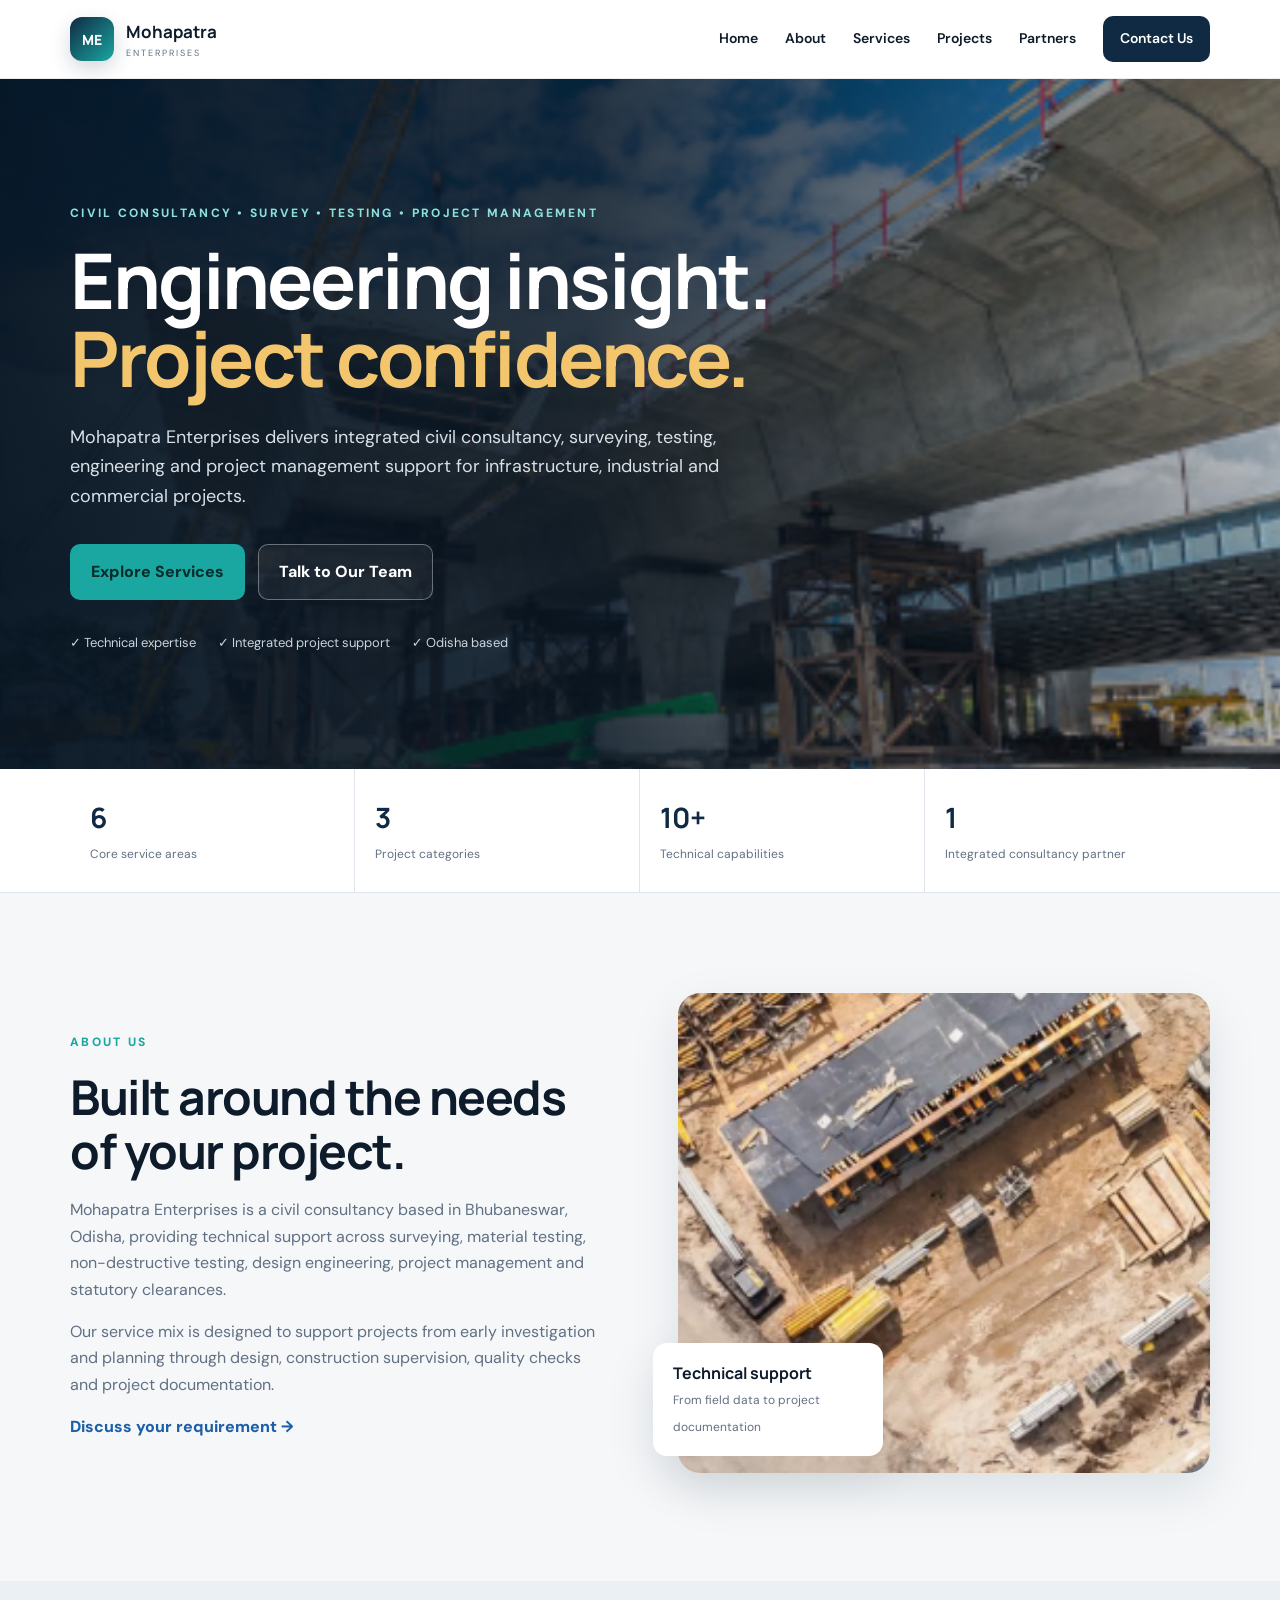
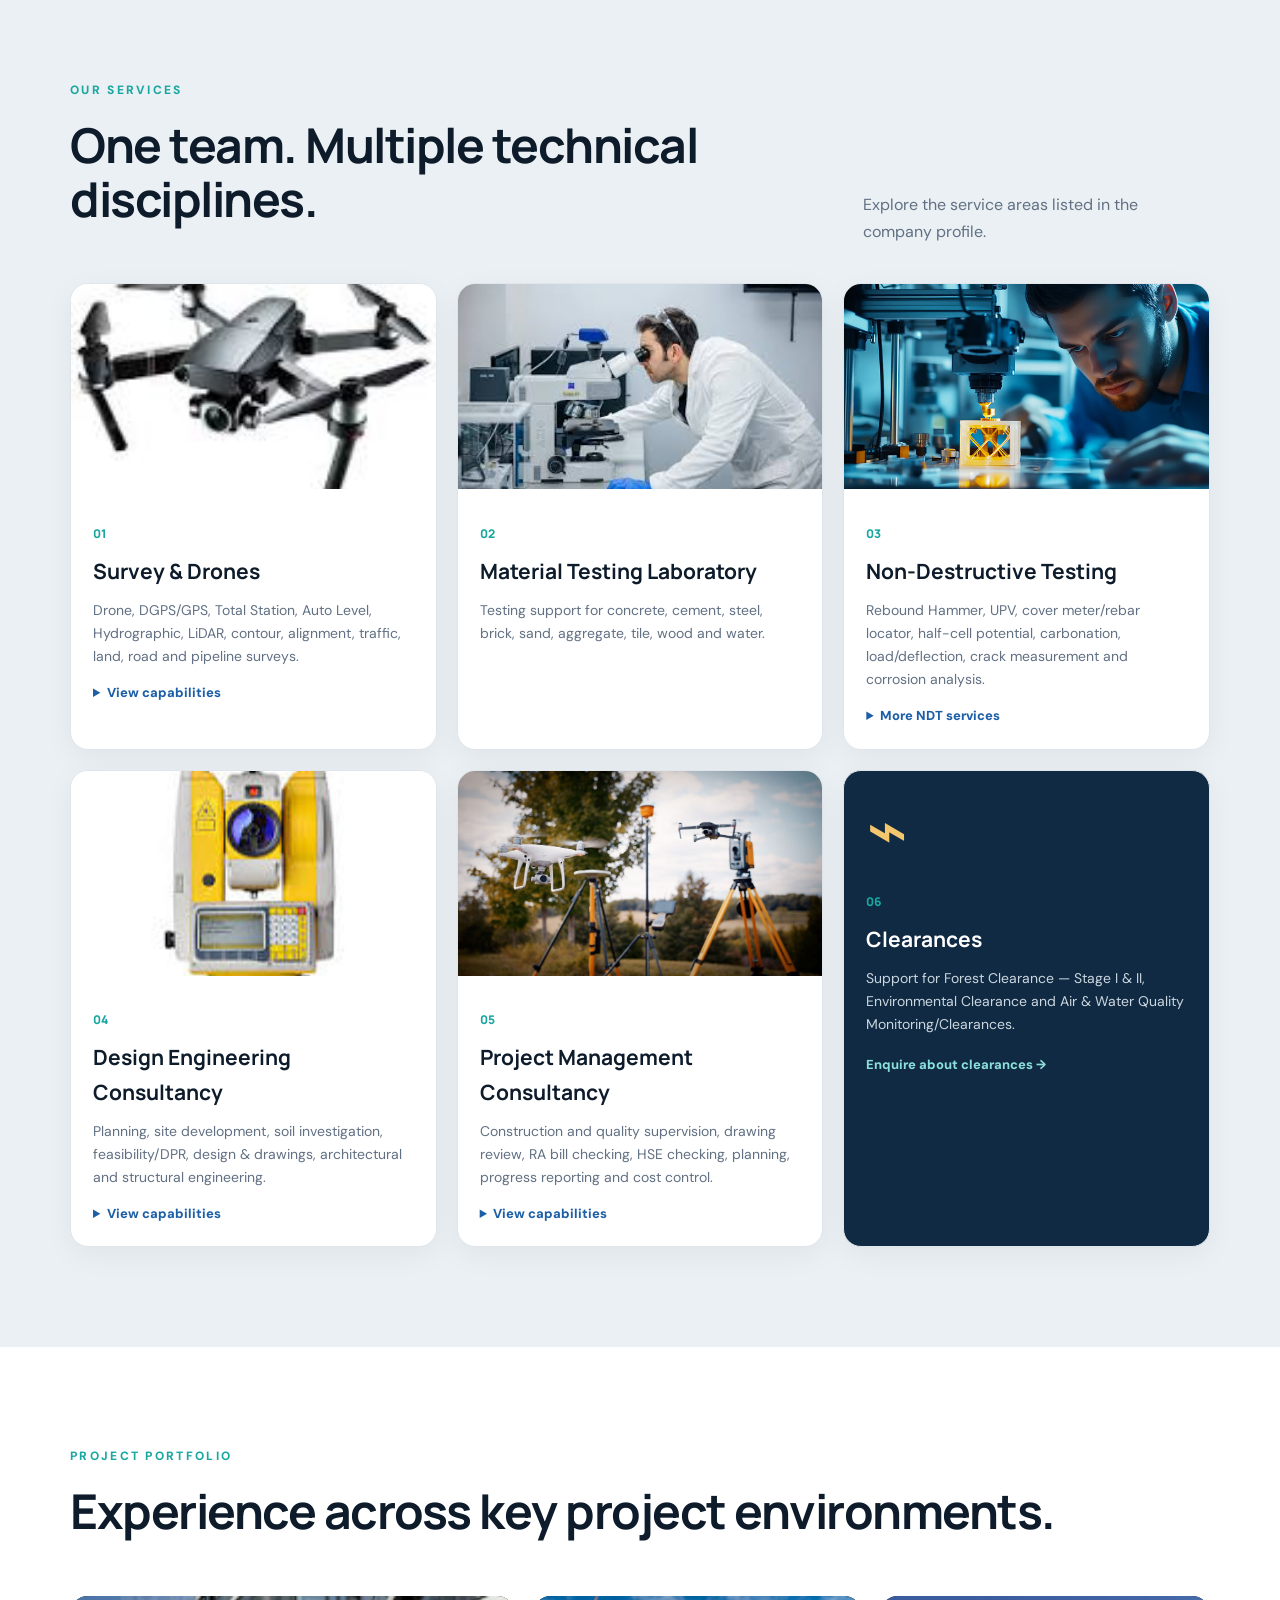
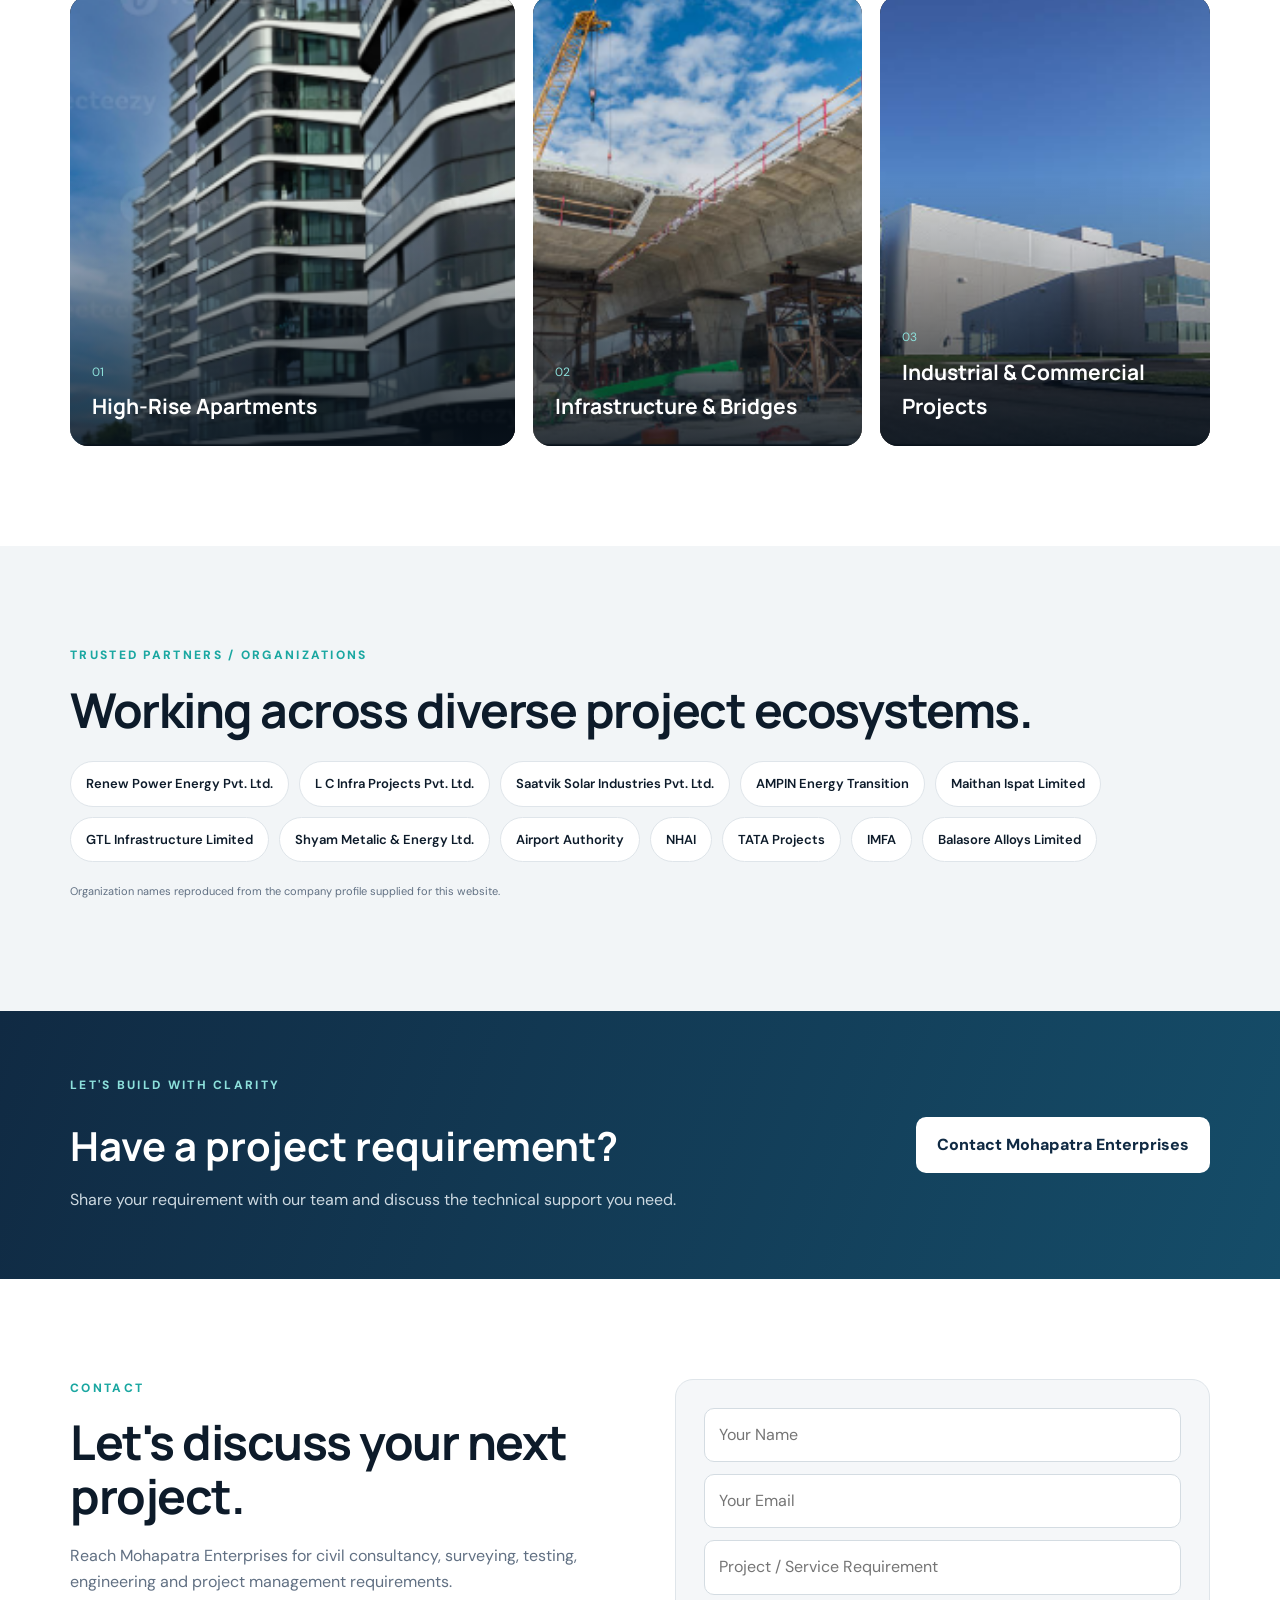
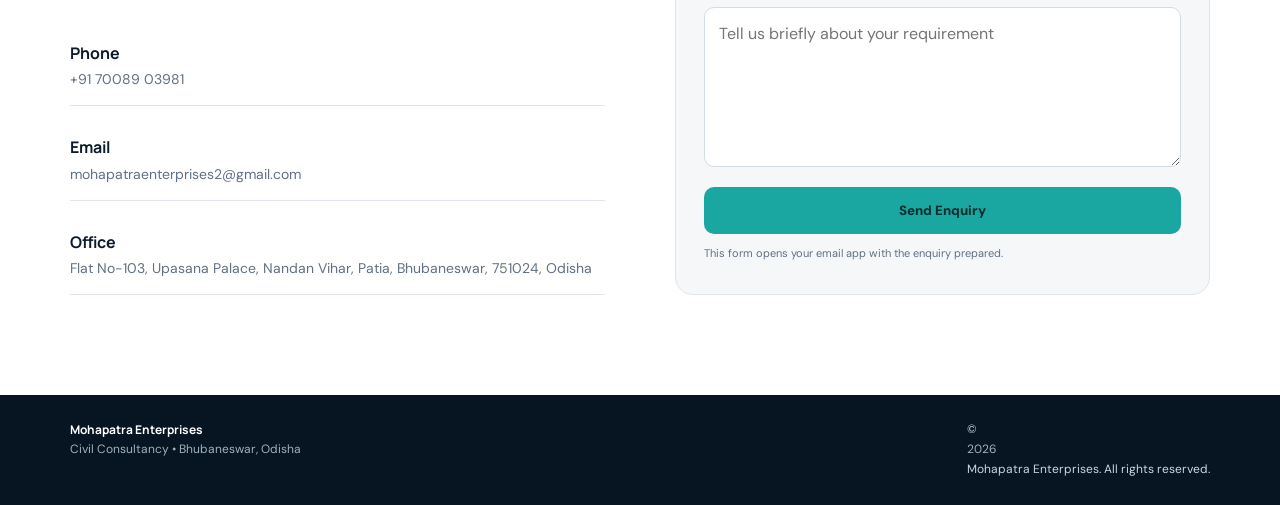
==== Index.html @ 6ca99df1 "Update website design and images" ====
<!DOCTYPE html>
<html lang="en">
<head>
  <meta charset="UTF-8" />
  <meta name="viewport" content="width=device-width, initial-scale=1.0" />
  <title>Mohapatra Enterprises | Civil Consultancy</title>
  <meta name="description" content="Mohapatra Enterprises — Civil consultancy, survey and drone services, material testing, NDT, design engineering, project management and clearances in Odisha." />
  <link rel="preconnect" href="https://fonts.googleapis.com">
  <link rel="preconnect" href="https://fonts.gstatic.com" crossorigin>
  <link href="https://fonts.googleapis.com/css2?family=DM+Sans:wght@400;500;600;700&family=Manrope:wght@600;700;800&display=swap" rel="stylesheet">
  <link rel="stylesheet" href="style.css" />
</head>
<body>
<header class="site-header">
  <div class="container nav-wrap">
    <a class="brand" href="#home" aria-label="Mohapatra Enterprises home">
      <span class="brand-mark">ME</span>
      <span><strong>Mohapatra</strong><small>ENTERPRISES</small></span>
    </a>
    <button class="menu-btn" aria-label="Open menu" aria-expanded="false">☰</button>
    <nav class="nav" aria-label="Main navigation">
      <a href="#home">Home</a><a href="#about">About</a><a href="#services">Services</a><a href="#projects">Projects</a><a href="#partners">Partners</a><a href="#contact" class="nav-cta">Contact Us</a>
    </nav>
  </div>
</header>

<main>
<section id="home" class="hero">
  <div class="hero-image"></div><div class="hero-overlay"></div>
  <div class="container hero-content">
    <div class="eyebrow">CIVIL CONSULTANCY • SURVEY • TESTING • PROJECT MANAGEMENT</div>
    <h1>Engineering insight.<br><span>Project confidence.</span></h1>
    <p>Mohapatra Enterprises delivers integrated civil consultancy, surveying, testing, engineering and project management support for infrastructure, industrial and commercial projects.</p>
    <div class="hero-actions"><a class="btn btn-primary" href="#services">Explore Services</a><a class="btn btn-ghost" href="#contact">Talk to Our Team</a></div>
    <div class="hero-points"><span>✓ Technical expertise</span><span>✓ Integrated project support</span><span>✓ Odisha based</span></div>
  </div>
</section>

<section class="stats"><div class="container stats-grid"><div><strong>6</strong><span>Core service areas</span></div><div><strong>3</strong><span>Project categories</span></div><div><strong>10+</strong><span>Technical capabilities</span></div><div><strong>1</strong><span>Integrated consultancy partner</span></div></div></section>

<section id="about" class="section about"><div class="container two-col">
  <div><div class="section-tag">ABOUT US</div><h2>Built around the needs of your project.</h2><p>Mohapatra Enterprises is a civil consultancy based in Bhubaneswar, Odisha, providing technical support across surveying, material testing, non-destructive testing, design engineering, project management and statutory clearances.</p><p>Our service mix is designed to support projects from early investigation and planning through design, construction supervision, quality checks and project documentation.</p><a class="text-link" href="#contact">Discuss your requirement →</a></div>
  <div class="about-photo"><img src="assets/site-aerial.png" alt="Aerial project site view" loading="lazy"><div class="photo-card"><strong>Technical support</strong><span>From field data to project documentation</span></div></div>
</div></section>

<section id="services" class="section services"><div class="container"><div class="section-head"><div><div class="section-tag">OUR SERVICES</div><h2>One team. Multiple technical disciplines.</h2></div><p>Explore the service areas listed in the company profile.</p></div>
<div class="service-grid">
<article class="service-card"><img src="assets/drone.jpg" alt="Drone surveying equipment" loading="lazy"><div class="service-body"><span class="num">01</span><h3>Survey & Drones</h3><p>Drone, DGPS/GPS, Total Station, Auto Level, Hydrographic, LiDAR, contour, alignment, traffic, land, road and pipeline surveys.</p><details><summary>View capabilities</summary><p>AutoCAD drawing, LS/CS and volume calculation are also included.</p></details></div></article>
<article class="service-card"><img src="assets/lab.jpg" alt="Laboratory testing" loading="lazy"><div class="service-body"><span class="num">02</span><h3>Material Testing Laboratory</h3><p>Testing support for concrete, cement, steel, brick, sand, aggregate, tile, wood and water.</p></div></article>
<article class="service-card"><img src="assets/testing.jpg" alt="Engineering testing equipment" loading="lazy"><div class="service-body"><span class="num">03</span><h3>Non-Destructive Testing</h3><p>Rebound Hammer, UPV, cover meter/rebar locator, half-cell potential, carbonation, load/deflection, crack measurement and corrosion analysis.</p><details><summary>More NDT services</summary><p>Pile Integrity & Dynamic Test is also listed in the company profile.</p></details></div></article>
<article class="service-card"><img src="assets/total-station.jpg" alt="Total station surveying instrument" loading="lazy"><div class="service-body"><span class="num">04</span><h3>Design Engineering Consultancy</h3><p>Planning, site development, soil investigation, feasibility/DPR, design & drawings, architectural and structural engineering.</p><details><summary>View capabilities</summary><p>Landscaping, town planning, tendering, estimation & BOQ, construction drawings, HVAC, fire fighting and air/water quality & chemical analysis.</p></details></div></article>
<article class="service-card"><img src="assets/survey.jpg" alt="Survey team in the field" loading="lazy"><div class="service-body"><span class="num">05</span><h3>Project Management Consultancy</h3><p>Construction and quality supervision, drawing review, RA bill checking, HSE checking, planning, progress reporting and cost control.</p><details><summary>View capabilities</summary><p>Contract administration, procurement & commissioning support, as-built documentation and training.</p></details></div></article>
<article class="service-card service-dark"><div class="service-icon">⌁</div><div class="service-body"><span class="num">06</span><h3>Clearances</h3><p>Support for Forest Clearance — Stage I & II, Environmental Clearance and Air & Water Quality Monitoring/Clearances.</p><a href="#contact" class="small-btn">Enquire about clearances →</a></div></article>
</div></div></section>

<section id="projects" class="section projects"><div class="container"><div class="section-head"><div><div class="section-tag">PROJECT PORTFOLIO</div><h2>Experience across key project environments.</h2></div></div><div class="project-grid">
<article class="project large"><img src="assets/high-rise.png" alt="High-rise building project" loading="lazy"><div><span>01</span><h3>High-Rise Apartments</h3></div></article>
<article class="project"><img src="assets/hero-construction.png" alt="Infrastructure construction project" loading="lazy"><div><span>02</span><h3>Infrastructure & Bridges</h3></div></article>
<article class="project"><img src="assets/industrial.png" alt="Industrial project" loading="lazy"><div><span>03</span><h3>Industrial & Commercial Projects</h3></div></article>
</div></div></section>

<section id="partners" class="section partners"><div class="container"><div class="section-tag">TRUSTED PARTNERS / ORGANIZATIONS</div><h2>Working across diverse project ecosystems.</h2><div class="partner-list"><span>Renew Power Energy Pvt. Ltd.</span><span>L C Infra Projects Pvt. Ltd.</span><span>Saatvik Solar Industries Pvt. Ltd.</span><span>AMPIN Energy Transition</span><span>Maithan Ispat Limited</span><span>GTL Infrastructure Limited</span><span>Shyam Metalic & Energy Ltd.</span><span>Airport Authority</span><span>NHAI</span><span>TATA Projects</span><span>IMFA</span><span>Balasore Alloys Limited</span></div><p class="note">Organization names reproduced from the company profile supplied for this website.</p></div></section>

<section class="cta"><div class="container cta-inner"><div><div class="section-tag light">LET'S BUILD WITH CLARITY</div><h2>Have a project requirement?</h2><p>Share your requirement with our team and discuss the technical support you need.</p></div><a class="btn btn-light" href="#contact">Contact Mohapatra Enterprises</a></div></section>

<section id="contact" class="section contact"><div class="container contact-grid"><div><div class="section-tag">CONTACT</div><h2>Let's discuss your next project.</h2><p>Reach Mohapatra Enterprises for civil consultancy, surveying, testing, engineering and project management requirements.</p><div class="contact-items"><a href="tel:+917008903981"><strong>Phone</strong><span>+91 70089 03981</span></a><a href="mailto:mohapatraenterprises2@gmail.com"><strong>Email</strong><span>mohapatraenterprises2@gmail.com</span></a><div><strong>Office</strong><span>Flat No-103, Upasana Palace, Nandan Vihar, Patia, Bhubaneswar, 751024, Odisha</span></div></div></div>
<form id="contactForm" class="contact-form"><input type="text" id="name" placeholder="Your Name" required><input type="email" id="email" placeholder="Your Email" required><input type="text" id="subject" placeholder="Project / Service Requirement" required><textarea id="message" rows="5" placeholder="Tell us briefly about your requirement" required></textarea><button class="btn btn-primary" type="submit">Send Enquiry</button><p class="form-note">This form opens your email app with the enquiry prepared.</p></form></div></section>
</main>
<footer><div class="container footer-inner"><div><strong>Mohapatra Enterprises</strong><span>Civil Consultancy • Bhubaneswar, Odisha</span></div><div>© <span id="year"></span> Mohapatra Enterprises. All rights reserved.</div></div></footer>
<script src="script.js"></script>
</body></html>
---- style.css ----
:root{--ink:#0d1b2a;--navy:#102a43;--blue:#1d5fa7;--cyan:#1aa7a1;--paper:#f5f7f9;--white:#fff;--muted:#617083;--line:#dfe5ea;--accent:#e8b04b;--shadow:0 18px 50px rgba(13,27,42,.10)}*{box-sizing:border-box}html{scroll-behavior:smooth}body{margin:0;font-family:'DM Sans',system-ui,sans-serif;color:var(--ink);background:var(--paper);line-height:1.65}h1,h2,h3,strong{font-family:Manrope,system-ui,sans-serif}h1,h2,h3,p{margin-top:0}.container{width:min(1140px,92%);margin:auto}.site-header{position:sticky;top:0;z-index:20;background:rgba(255,255,255,.94);backdrop-filter:blur(14px);border-bottom:1px solid rgba(13,27,42,.08)}.nav-wrap{height:78px;display:flex;align-items:center;justify-content:space-between}.brand{display:flex;align-items:center;gap:12px;text-decoration:none;color:var(--ink)}.brand-mark{width:44px;height:44px;border-radius:12px;background:linear-gradient(135deg,var(--navy),var(--cyan));color:#fff;display:grid;place-items:center;font:800 14px Manrope;box-shadow:0 8px 20px rgba(16,42,67,.18)}.brand strong{display:block;font-size:17px}.brand small{display:block;letter-spacing:2px;font-size:9px;color:var(--muted)}.nav{display:flex;align-items:center;gap:27px}.nav a{color:var(--ink);text-decoration:none;font-weight:600;font-size:14px}.nav a:hover{color:var(--blue)}.nav-cta{padding:11px 17px;border-radius:10px;background:var(--navy);color:#fff!important}.menu-btn{display:none;border:0;background:none;font-size:25px}.hero{min-height:690px;position:relative;display:flex;align-items:center;overflow:hidden;background:var(--navy)}.hero-image,.hero-overlay{position:absolute;inset:0}.hero-image{background:url('assets/hero-construction.png') center/cover no-repeat;transform:scale(1.02)}.hero-overlay{background:linear-gradient(90deg,rgba(6,20,34,.96) 0%,rgba(6,20,34,.82) 46%,rgba(6,20,34,.20) 100%)}.hero-content{position:relative;color:#fff;padding:100px 0 90px;max-width:1140px}.eyebrow,.section-tag{font-size:12px;letter-spacing:2.3px;font-weight:800;color:var(--cyan);margin-bottom:17px}.hero .eyebrow{color:#8ce0db}.hero h1{font-size:clamp(45px,6vw,78px);line-height:1.02;max-width:760px;margin-bottom:25px;letter-spacing:-2.5px}.hero h1 span{color:#f3c66e}.hero p{max-width:690px;color:#d8e0e7;font-size:18px}.hero-actions{display:flex;gap:13px;margin:32px 0}.btn{display:inline-flex;justify-content:center;align-items:center;padding:14px 20px;border-radius:10px;text-decoration:none;font-weight:800;border:1px solid transparent;cursor:pointer;font-family:inherit}.btn-primary{background:var(--cyan);color:#062d2b}.btn-ghost{border-color:rgba(255,255,255,.35);color:#fff;background:rgba(255,255,255,.06)}.btn-light{background:#fff;color:var(--navy)}.hero-points{display:flex;gap:22px;flex-wrap:wrap;color:#c8d5df;font-size:13px}.stats{background:#fff;border-bottom:1px solid var(--line)}.stats-grid{display:grid;grid-template-columns:repeat(4,1fr)}.stats-grid>div{padding:25px 20px;border-right:1px solid var(--line)}.stats-grid>div:last-child{border-right:0}.stats strong{display:block;font-size:28px;color:var(--navy)}.stats span{font-size:12px;color:var(--muted)}.section{padding:100px 0}.two-col{display:grid;grid-template-columns:1fr 1fr;gap:75px;align-items:center}.section h2{font-size:clamp(34px,4vw,48px);line-height:1.12;letter-spacing:-1.5px;margin-bottom:20px}.section p{color:var(--muted)}.text-link{color:var(--blue);font-weight:800;text-decoration:none}.about-photo{position:relative}.about-photo img{width:100%;height:480px;object-fit:cover;border-radius:22px;box-shadow:var(--shadow)}.photo-card{position:absolute;left:-25px;bottom:25px;background:#fff;border-radius:14px;padding:17px 20px;box-shadow:var(--shadow);max-width:230px}.photo-card strong{display:block}.photo-card span{font-size:12px;color:var(--muted)}.services{background:#eaf0f3}.section-head{display:flex;justify-content:space-between;gap:30px;align-items:end;margin-bottom:38px}.section-head>p{max-width:350px;margin:0}.service-grid{display:grid;grid-template-columns:repeat(3,1fr);gap:20px}.service-card{background:#fff;border:1px solid var(--line);border-radius:18px;overflow:hidden;box-shadow:0 8px 30px rgba(13,27,42,.05);transition:.25s}.service-card:hover{transform:translateY(-5px);box-shadow:var(--shadow)}.service-card>img{width:100%;height:205px;object-fit:cover}.service-body{padding:22px}.num{font:800 12px Manrope;color:var(--cyan)}.service-body h3{font-size:21px;margin:8px 0 10px}.service-body p{font-size:14px;margin-bottom:0}.service-body details{margin-top:14px;font-size:13px;color:var(--muted)}summary{cursor:pointer;font-weight:800;color:var(--blue)}.service-dark{background:var(--navy);color:#fff;padding-top:0}.service-dark .service-body p{color:#cbd7df}.service-icon{font-size:70px;line-height:1;padding:25px 22px 0;color:#f3c66e}.small-btn{display:inline-block;margin-top:18px;color:#8ce0db;text-decoration:none;font-weight:800;font-size:13px}.projects{background:#fff}.project-grid{display:grid;grid-template-columns:1.35fr 1fr 1fr;gap:18px}.project{position:relative;min-height:330px;border-radius:18px;overflow:hidden;background:#111}.project.large{min-height:450px}.project img{width:100%;height:100%;position:absolute;inset:0;object-fit:cover}.project:after{content:'';position:absolute;inset:0;background:linear-gradient(0deg,rgba(7,18,29,.82),transparent 60%)}.project div{position:absolute;z-index:2;bottom:22px;left:22px;color:#fff}.project span{font-size:12px;color:#8ce0db}.project h3{margin:5px 0 0;font-size:21px}.partners{background:#f2f5f7}.partner-list{display:flex;flex-wrap:wrap;gap:10px;margin-top:25px}.partner-list span{background:#fff;border:1px solid var(--line);padding:11px 15px;border-radius:999px;font-size:13px;font-weight:600}.note{font-size:11px;margin-top:20px}.cta{background:linear-gradient(110deg,var(--navy),#154d69);color:#fff;padding:65px 0}.cta-inner{display:flex;justify-content:space-between;align-items:center;gap:30px}.cta h2{font-size:40px;margin-bottom:8px}.cta p{color:#cdd9e1;margin:0}.light{color:#8ce0db}.contact{background:#fff}.contact-grid{display:grid;grid-template-columns:1fr 1fr;gap:70px}.contact-items{display:grid;gap:14px;margin-top:30px}.contact-items a,.contact-items div{display:grid;gap:2px;padding:14px 0;border-bottom:1px solid var(--line);text-decoration:none;color:inherit}.contact-items span{color:var(--muted);font-size:14px}.contact-form{background:var(--paper);padding:28px;border-radius:18px;border:1px solid var(--line)}.contact-form input,.contact-form textarea{width:100%;border:1px solid #d4dce2;border-radius:10px;padding:13px 14px;margin-bottom:12px;font:inherit;background:#fff}.contact-form textarea{resize:vertical}.form-note{font-size:11px!important;margin:10px 0 0}.contact-form .btn{width:100%}footer{background:#071522;color:#cbd6df;padding:25px 0}.footer-inner{display:flex;justify-content:space-between;gap:20px;font-size:12px}.footer-inner strong{color:#fff;display:block}.footer-inner span{display:block;color:#9fb0bd}.footer-inner>div:last-child{align-self:end}@media(max-width:900px){.nav{display:none;position:absolute;top:78px;left:0;right:0;background:#fff;padding:20px;flex-direction:column;align-items:stretch;border-bottom:1px solid var(--line)}.nav.open{display:flex}.menu-btn{display:block}.hero{min-height:650px}.two-col,.contact-grid{grid-template-columns:1fr}.service-grid{grid-template-columns:1fr 1fr}.project-grid{grid-template-columns:1fr 1fr}.project.large{min-height:350px;grid-column:1/-1}.stats-grid{grid-template-columns:1fr 1fr}.cta-inner{align-items:flex-start;flex-direction:column}}@media(max-width:600px){.section{padding:70px 0}.hero-content{padding:75px 0}.hero h1{font-size:44px}.hero p{font-size:16px}.hero-actions{flex-direction:column;max-width:260px}.service-grid,.project-grid{grid-template-columns:1fr}.project.large{grid-column:auto}.stats-grid{grid-template-columns:1fr 1fr}.stats-grid>div{padding:20px 12px}.section-head{display:block}.about-photo img{height:360px}.photo-card{left:12px}.footer-inner{display:block}.footer-inner>div:last-child{margin-top:15px}}
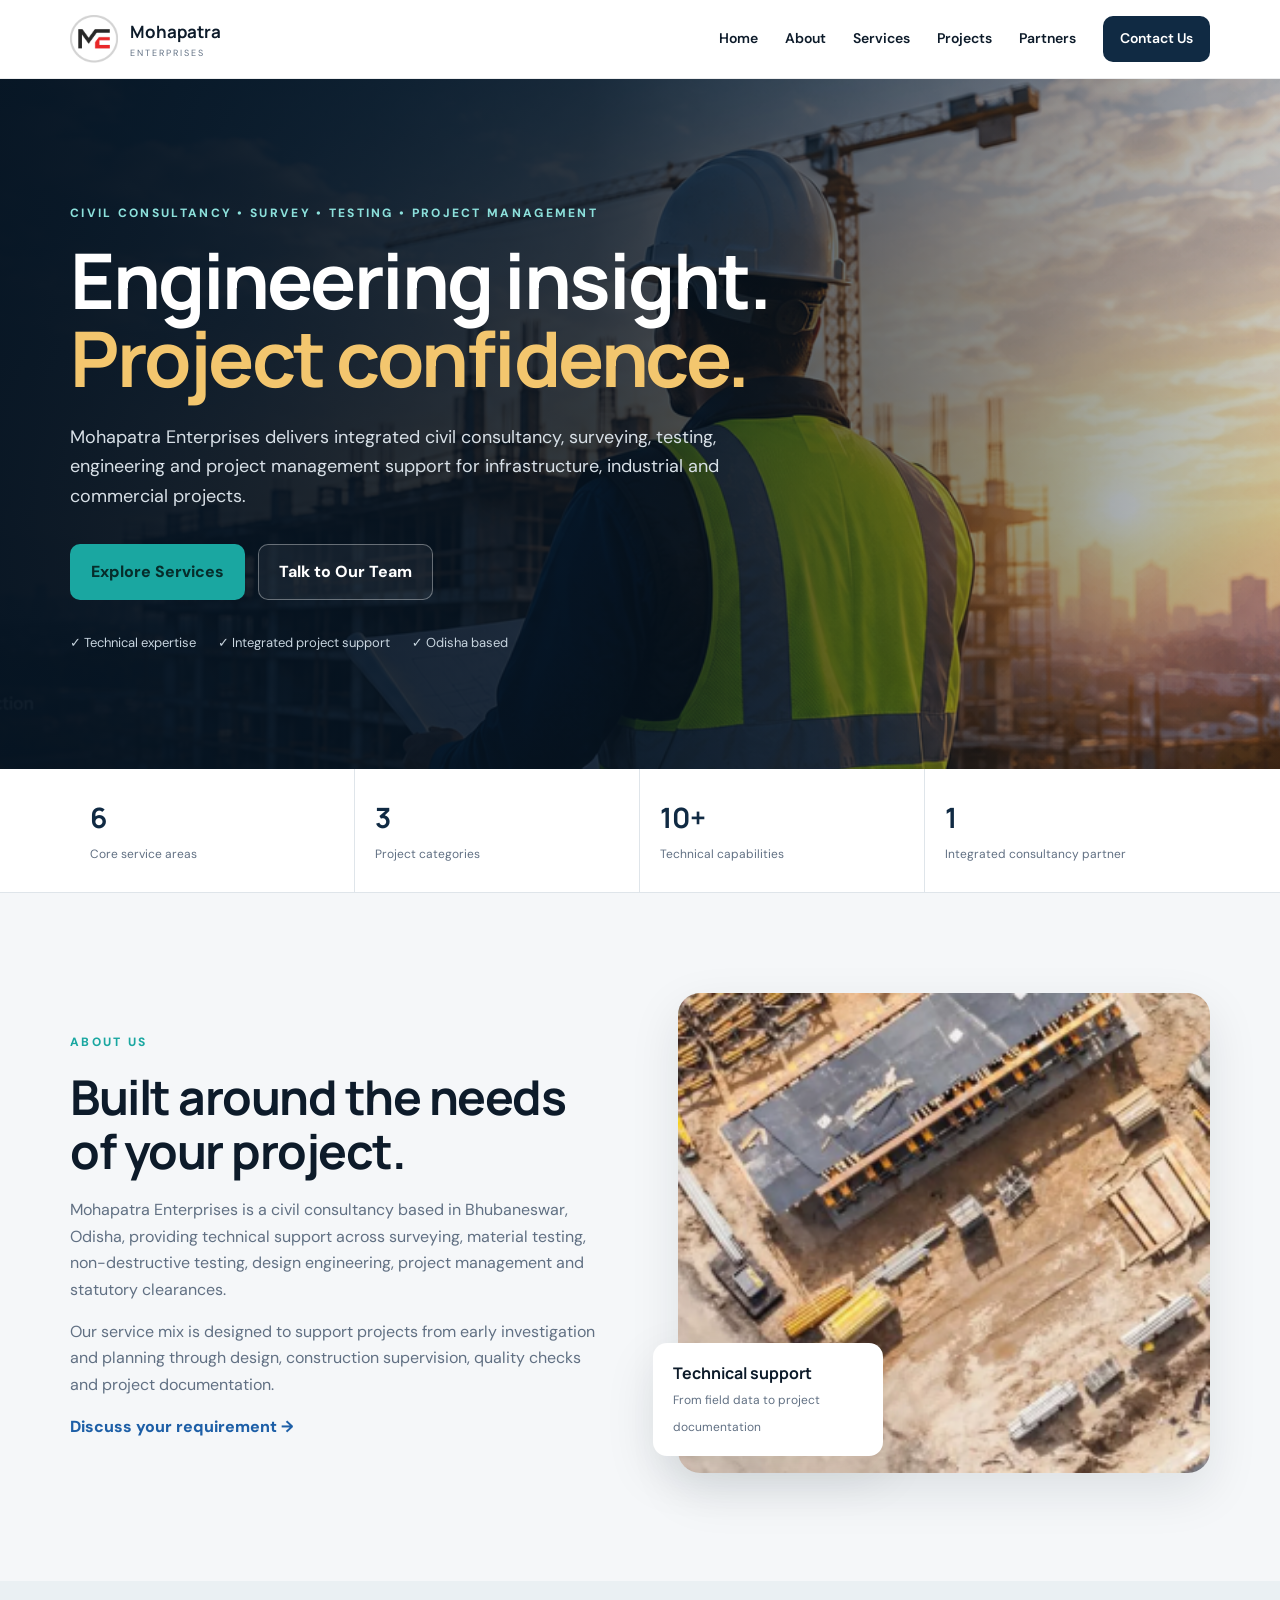
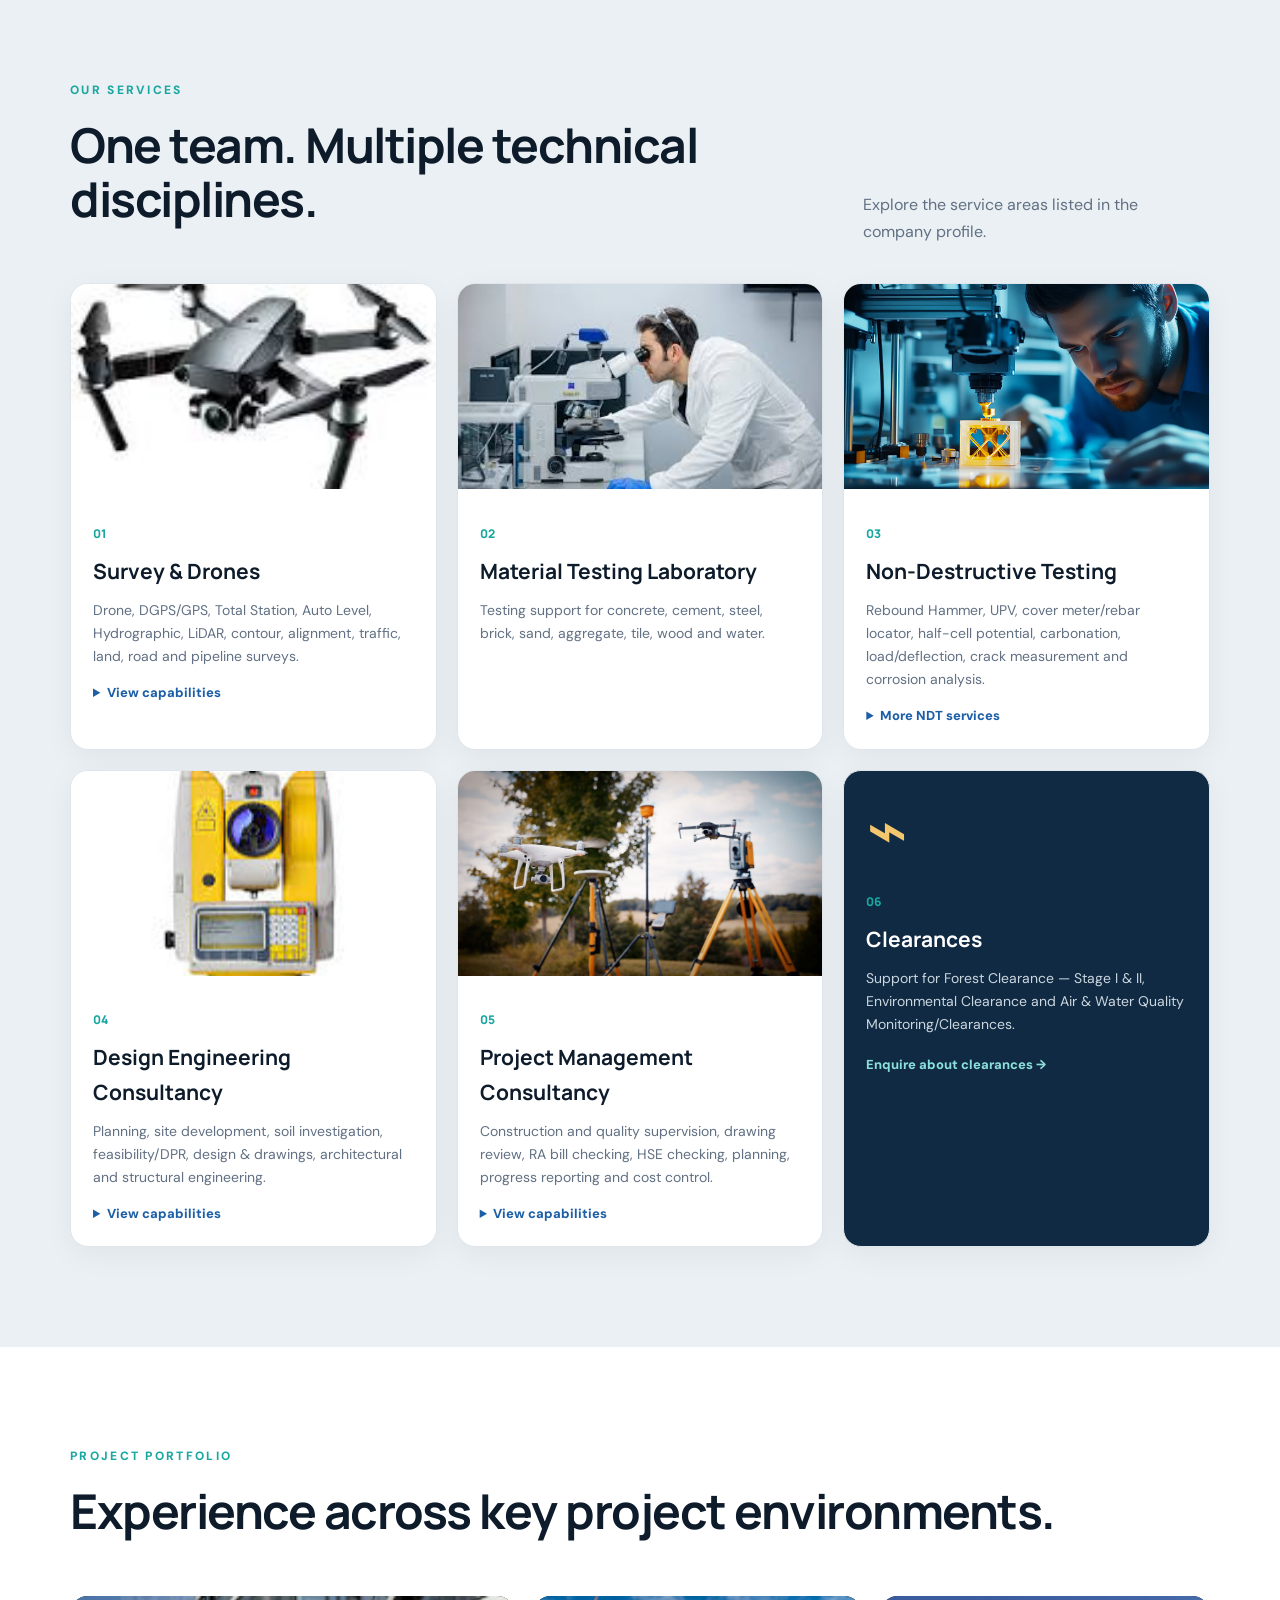
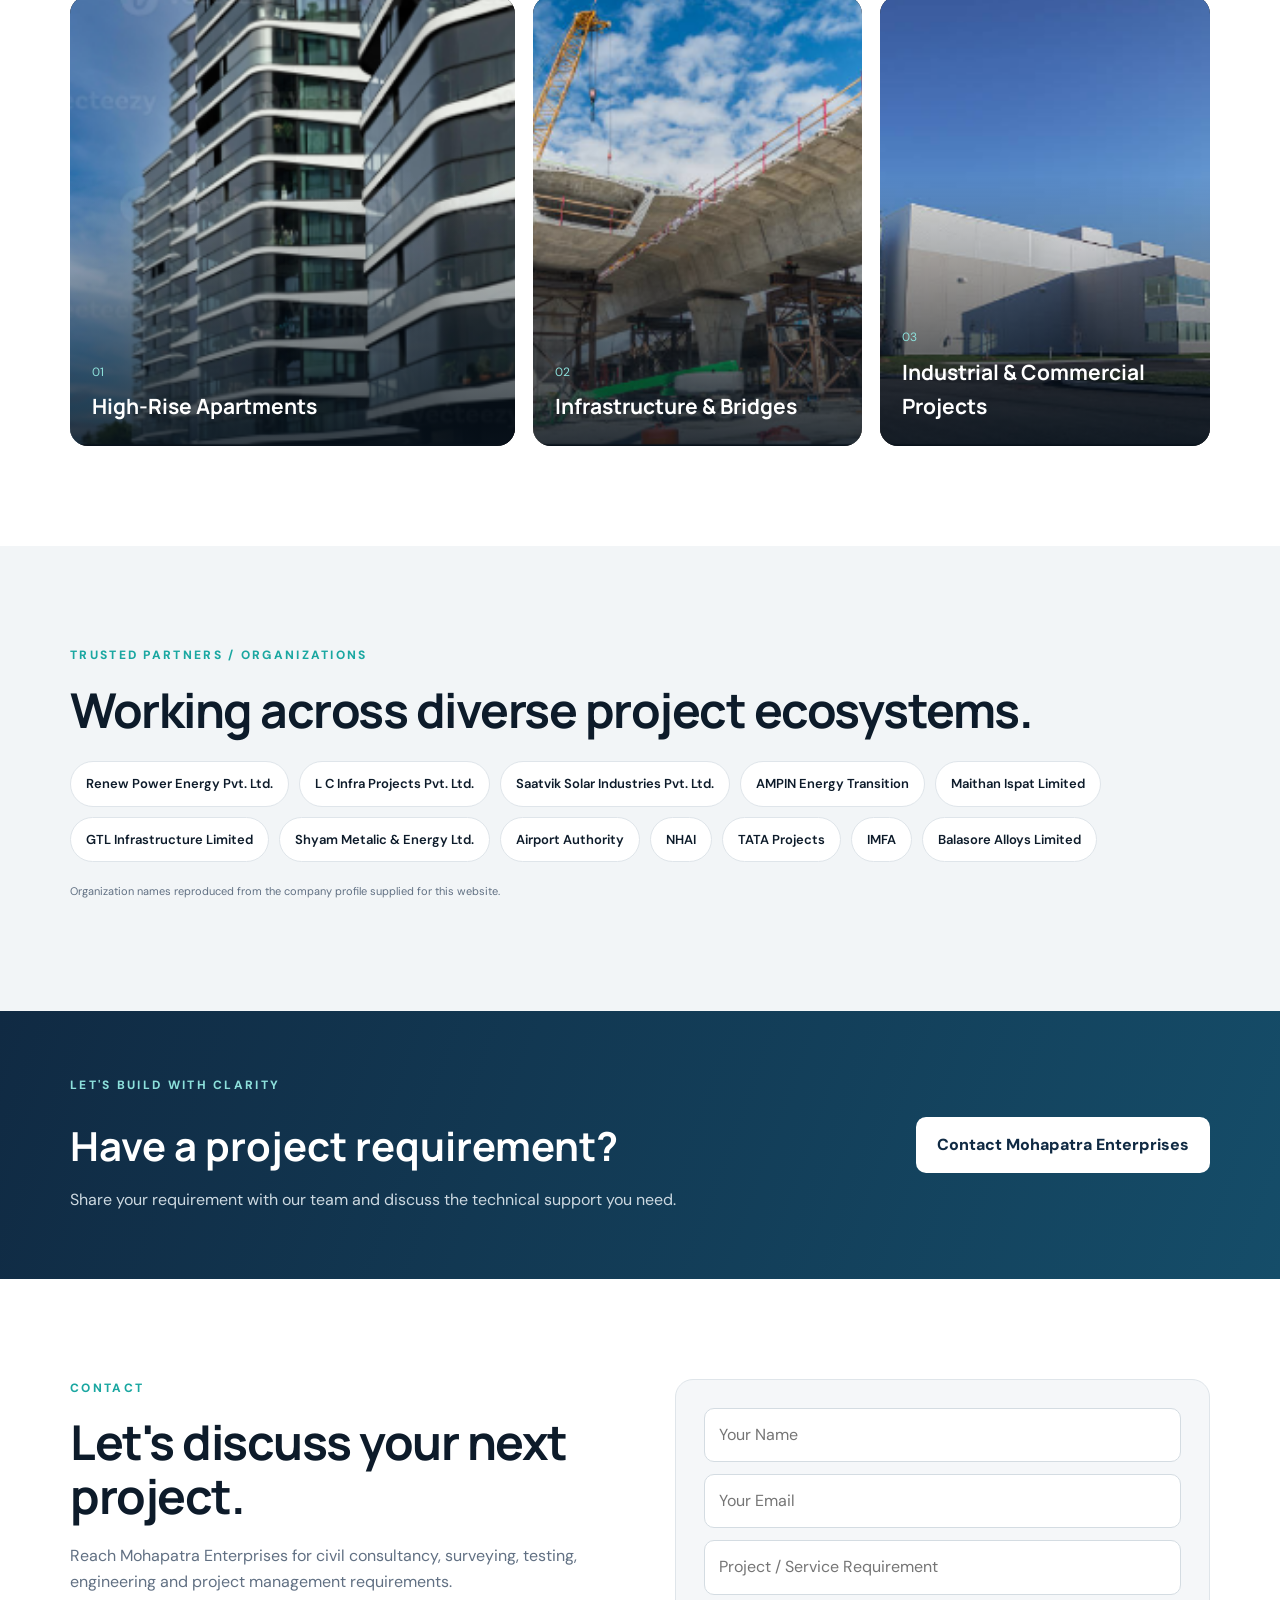
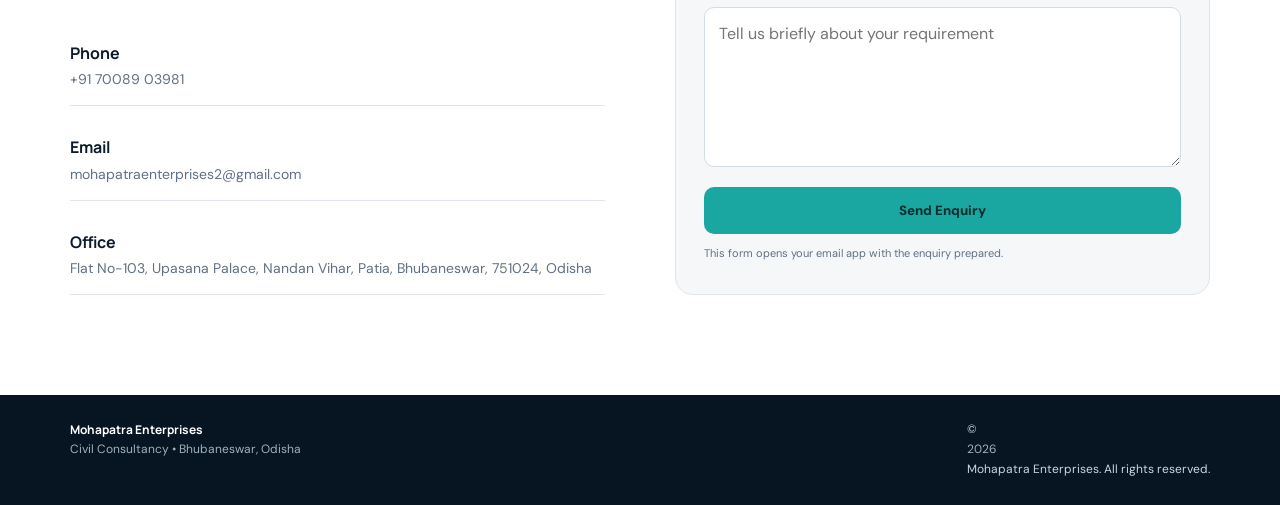
==== commit 0d646614: "add logo" ====
--- a/Index.html
+++ b/Index.html
@@ -14,7 +14,7 @@
 <header class="site-header">
   <div class="container nav-wrap">
     <a class="brand" href="#home" aria-label="Mohapatra Enterprises home">
-      <span class="brand-mark">ME</span>
+      <img class="brand-logo" src="assets/mohapatra-logo.png" alt="Mohapatra Enterprises logo" />
       <span><strong>Mohapatra</strong><small>ENTERPRISES</small></span>
     </a>
     <button class="menu-btn" aria-label="Open menu" aria-expanded="false">☰</button>
--- a/style.css
+++ b/style.css
@@ -1 +1,3 @@
-:root{--ink:#0d1b2a;--navy:#102a43;--blue:#1d5fa7;--cyan:#1aa7a1;--paper:#f5f7f9;--white:#fff;--muted:#617083;--line:#dfe5ea;--accent:#e8b04b;--shadow:0 18px 50px rgba(13,27,42,.10)}*{box-sizing:border-box}html{scroll-behavior:smooth}body{margin:0;font-family:'DM Sans',system-ui,sans-serif;color:var(--ink);background:var(--paper);line-height:1.65}h1,h2,h3,strong{font-family:Manrope,system-ui,sans-serif}h1,h2,h3,p{margin-top:0}.container{width:min(1140px,92%);margin:auto}.site-header{position:sticky;top:0;z-index:20;background:rgba(255,255,255,.94);backdrop-filter:blur(14px);border-bottom:1px solid rgba(13,27,42,.08)}.nav-wrap{height:78px;display:flex;align-items:center;justify-content:space-between}.brand{display:flex;align-items:center;gap:12px;text-decoration:none;color:var(--ink)}.brand-mark{width:44px;height:44px;border-radius:12px;background:linear-gradient(135deg,var(--navy),var(--cyan));color:#fff;display:grid;place-items:center;font:800 14px Manrope;box-shadow:0 8px 20px rgba(16,42,67,.18)}.brand strong{display:block;font-size:17px}.brand small{display:block;letter-spacing:2px;font-size:9px;color:var(--muted)}.nav{display:flex;align-items:center;gap:27px}.nav a{color:var(--ink);text-decoration:none;font-weight:600;font-size:14px}.nav a:hover{color:var(--blue)}.nav-cta{padding:11px 17px;border-radius:10px;background:var(--navy);color:#fff!important}.menu-btn{display:none;border:0;background:none;font-size:25px}.hero{min-height:690px;position:relative;display:flex;align-items:center;overflow:hidden;background:var(--navy)}.hero-image,.hero-overlay{position:absolute;inset:0}.hero-image{background:url('assets/hero-construction.png') center/cover no-repeat;transform:scale(1.02)}.hero-overlay{background:linear-gradient(90deg,rgba(6,20,34,.96) 0%,rgba(6,20,34,.82) 46%,rgba(6,20,34,.20) 100%)}.hero-content{position:relative;color:#fff;padding:100px 0 90px;max-width:1140px}.eyebrow,.section-tag{font-size:12px;letter-spacing:2.3px;font-weight:800;color:var(--cyan);margin-bottom:17px}.hero .eyebrow{color:#8ce0db}.hero h1{font-size:clamp(45px,6vw,78px);line-height:1.02;max-width:760px;margin-bottom:25px;letter-spacing:-2.5px}.hero h1 span{color:#f3c66e}.hero p{max-width:690px;color:#d8e0e7;font-size:18px}.hero-actions{display:flex;gap:13px;margin:32px 0}.btn{display:inline-flex;justify-content:center;align-items:center;padding:14px 20px;border-radius:10px;text-decoration:none;font-weight:800;border:1px solid transparent;cursor:pointer;font-family:inherit}.btn-primary{background:var(--cyan);color:#062d2b}.btn-ghost{border-color:rgba(255,255,255,.35);color:#fff;background:rgba(255,255,255,.06)}.btn-light{background:#fff;color:var(--navy)}.hero-points{display:flex;gap:22px;flex-wrap:wrap;color:#c8d5df;font-size:13px}.stats{background:#fff;border-bottom:1px solid var(--line)}.stats-grid{display:grid;grid-template-columns:repeat(4,1fr)}.stats-grid>div{padding:25px 20px;border-right:1px solid var(--line)}.stats-grid>div:last-child{border-right:0}.stats strong{display:block;font-size:28px;color:var(--navy)}.stats span{font-size:12px;color:var(--muted)}.section{padding:100px 0}.two-col{display:grid;grid-template-columns:1fr 1fr;gap:75px;align-items:center}.section h2{font-size:clamp(34px,4vw,48px);line-height:1.12;letter-spacing:-1.5px;margin-bottom:20px}.section p{color:var(--muted)}.text-link{color:var(--blue);font-weight:800;text-decoration:none}.about-photo{position:relative}.about-photo img{width:100%;height:480px;object-fit:cover;border-radius:22px;box-shadow:var(--shadow)}.photo-card{position:absolute;left:-25px;bottom:25px;background:#fff;border-radius:14px;padding:17px 20px;box-shadow:var(--shadow);max-width:230px}.photo-card strong{display:block}.photo-card span{font-size:12px;color:var(--muted)}.services{background:#eaf0f3}.section-head{display:flex;justify-content:space-between;gap:30px;align-items:end;margin-bottom:38px}.section-head>p{max-width:350px;margin:0}.service-grid{display:grid;grid-template-columns:repeat(3,1fr);gap:20px}.service-card{background:#fff;border:1px solid var(--line);border-radius:18px;overflow:hidden;box-shadow:0 8px 30px rgba(13,27,42,.05);transition:.25s}.service-card:hover{transform:translateY(-5px);box-shadow:var(--shadow)}.service-card>img{width:100%;height:205px;object-fit:cover}.service-body{padding:22px}.num{font:800 12px Manrope;color:var(--cyan)}.service-body h3{font-size:21px;margin:8px 0 10px}.service-body p{font-size:14px;margin-bottom:0}.service-body details{margin-top:14px;font-size:13px;color:var(--muted)}summary{cursor:pointer;font-weight:800;color:var(--blue)}.service-dark{background:var(--navy);color:#fff;padding-top:0}.service-dark .service-body p{color:#cbd7df}.service-icon{font-size:70px;line-height:1;padding:25px 22px 0;color:#f3c66e}.small-btn{display:inline-block;margin-top:18px;color:#8ce0db;text-decoration:none;font-weight:800;font-size:13px}.projects{background:#fff}.project-grid{display:grid;grid-template-columns:1.35fr 1fr 1fr;gap:18px}.project{position:relative;min-height:330px;border-radius:18px;overflow:hidden;background:#111}.project.large{min-height:450px}.project img{width:100%;height:100%;position:absolute;inset:0;object-fit:cover}.project:after{content:'';position:absolute;inset:0;background:linear-gradient(0deg,rgba(7,18,29,.82),transparent 60%)}.project div{position:absolute;z-index:2;bottom:22px;left:22px;color:#fff}.project span{font-size:12px;color:#8ce0db}.project h3{margin:5px 0 0;font-size:21px}.partners{background:#f2f5f7}.partner-list{display:flex;flex-wrap:wrap;gap:10px;margin-top:25px}.partner-list span{background:#fff;border:1px solid var(--line);padding:11px 15px;border-radius:999px;font-size:13px;font-weight:600}.note{font-size:11px;margin-top:20px}.cta{background:linear-gradient(110deg,var(--navy),#154d69);color:#fff;padding:65px 0}.cta-inner{display:flex;justify-content:space-between;align-items:center;gap:30px}.cta h2{font-size:40px;margin-bottom:8px}.cta p{color:#cdd9e1;margin:0}.light{color:#8ce0db}.contact{background:#fff}.contact-grid{display:grid;grid-template-columns:1fr 1fr;gap:70px}.contact-items{display:grid;gap:14px;margin-top:30px}.contact-items a,.contact-items div{display:grid;gap:2px;padding:14px 0;border-bottom:1px solid var(--line);text-decoration:none;color:inherit}.contact-items span{color:var(--muted);font-size:14px}.contact-form{background:var(--paper);padding:28px;border-radius:18px;border:1px solid var(--line)}.contact-form input,.contact-form textarea{width:100%;border:1px solid #d4dce2;border-radius:10px;padding:13px 14px;margin-bottom:12px;font:inherit;background:#fff}.contact-form textarea{resize:vertical}.form-note{font-size:11px!important;margin:10px 0 0}.contact-form .btn{width:100%}footer{background:#071522;color:#cbd6df;padding:25px 0}.footer-inner{display:flex;justify-content:space-between;gap:20px;font-size:12px}.footer-inner strong{color:#fff;display:block}.footer-inner span{display:block;color:#9fb0bd}.footer-inner>div:last-child{align-self:end}@media(max-width:900px){.nav{display:none;position:absolute;top:78px;left:0;right:0;background:#fff;padding:20px;flex-direction:column;align-items:stretch;border-bottom:1px solid var(--line)}.nav.open{display:flex}.menu-btn{display:block}.hero{min-height:650px}.two-col,.contact-grid{grid-template-columns:1fr}.service-grid{grid-template-columns:1fr 1fr}.project-grid{grid-template-columns:1fr 1fr}.project.large{min-height:350px;grid-column:1/-1}.stats-grid{grid-template-columns:1fr 1fr}.cta-inner{align-items:flex-start;flex-direction:column}}@media(max-width:600px){.section{padding:70px 0}.hero-content{padding:75px 0}.hero h1{font-size:44px}.hero p{font-size:16px}.hero-actions{flex-direction:column;max-width:260px}.service-grid,.project-grid{grid-template-columns:1fr}.project.large{grid-column:auto}.stats-grid{grid-template-columns:1fr 1fr}.stats-grid>div{padding:20px 12px}.section-head{display:block}.about-photo img{height:360px}.photo-card{left:12px}.footer-inner{display:block}.footer-inner>div:last-child{margin-top:15px}}
+:root{--ink:#0d1b2a;--navy:#102a43;--blue:#1d5fa7;--cyan:#1aa7a1;--paper:#f5f7f9;--white:#fff;--muted:#617083;--line:#dfe5ea;--accent:#e8b04b;--shadow:0 18px 50px rgba(13,27,42,.10)}*{box-sizing:border-box}html{scroll-behavior:smooth}body{margin:0;font-family:'DM Sans',system-ui,sans-serif;color:var(--ink);background:var(--paper);line-height:1.65}h1,h2,h3,strong{font-family:Manrope,system-ui,sans-serif}h1,h2,h3,p{margin-top:0}.container{width:min(1140px,92%);margin:auto}.site-header{position:sticky;top:0;z-index:20;background:rgba(255,255,255,.94);backdrop-filter:blur(14px);border-bottom:1px solid rgba(13,27,42,.08)}.nav-wrap{height:78px;display:flex;align-items:center;justify-content:space-between}.brand{display:flex;align-items:center;gap:12px;text-decoration:none;color:var(--ink)}
+.brand-logo{width:48px;height:48px;object-fit:contain;display:block;flex:0 0 48px}
+.brand-mark{width:44px;height:44px;border-radius:12px;background:linear-gradient(135deg,var(--navy),var(--cyan));color:#fff;display:grid;place-items:center;font:800 14px Manrope;box-shadow:0 8px 20px rgba(16,42,67,.18)}.brand strong{display:block;font-size:17px}.brand small{display:block;letter-spacing:2px;font-size:9px;color:var(--muted)}.nav{display:flex;align-items:center;gap:27px}.nav a{color:var(--ink);text-decoration:none;font-weight:600;font-size:14px}.nav a:hover{color:var(--blue)}.nav-cta{padding:11px 17px;border-radius:10px;background:var(--navy);color:#fff!important}.menu-btn{display:none;border:0;background:none;font-size:25px}.hero{min-height:690px;position:relative;display:flex;align-items:center;overflow:hidden;background:var(--navy)}.hero-image,.hero-overlay{position:absolute;inset:0}.hero-image{background:url('assets/professional-hero-bg.png') center/cover no-repeat;transform:scale(1.02)}.hero-overlay{background:linear-gradient(90deg,rgba(6,20,34,.96) 0%,rgba(6,20,34,.82) 46%,rgba(6,20,34,.20) 100%)}.hero-content{position:relative;color:#fff;padding:100px 0 90px;max-width:1140px}.eyebrow,.section-tag{font-size:12px;letter-spacing:2.3px;font-weight:800;color:var(--cyan);margin-bottom:17px}.hero .eyebrow{color:#8ce0db}.hero h1{font-size:clamp(45px,6vw,78px);line-height:1.02;max-width:760px;margin-bottom:25px;letter-spacing:-2.5px}.hero h1 span{color:#f3c66e}.hero p{max-width:690px;color:#d8e0e7;font-size:18px}.hero-actions{display:flex;gap:13px;margin:32px 0}.btn{display:inline-flex;justify-content:center;align-items:center;padding:14px 20px;border-radius:10px;text-decoration:none;font-weight:800;border:1px solid transparent;cursor:pointer;font-family:inherit}.btn-primary{background:var(--cyan);color:#062d2b}.btn-ghost{border-color:rgba(255,255,255,.35);color:#fff;background:rgba(255,255,255,.06)}.btn-light{background:#fff;color:var(--navy)}.hero-points{display:flex;gap:22px;flex-wrap:wrap;color:#c8d5df;font-size:13px}.stats{background:#fff;border-bottom:1px solid var(--line)}.stats-grid{display:grid;grid-template-columns:repeat(4,1fr)}.stats-grid>div{padding:25px 20px;border-right:1px solid var(--line)}.stats-grid>div:last-child{border-right:0}.stats strong{display:block;font-size:28px;color:var(--navy)}.stats span{font-size:12px;color:var(--muted)}.section{padding:100px 0}.two-col{display:grid;grid-template-columns:1fr 1fr;gap:75px;align-items:center}.section h2{font-size:clamp(34px,4vw,48px);line-height:1.12;letter-spacing:-1.5px;margin-bottom:20px}.section p{color:var(--muted)}.text-link{color:var(--blue);font-weight:800;text-decoration:none}.about-photo{position:relative}.about-photo img{width:100%;height:480px;object-fit:cover;border-radius:22px;box-shadow:var(--shadow)}.photo-card{position:absolute;left:-25px;bottom:25px;background:#fff;border-radius:14px;padding:17px 20px;box-shadow:var(--shadow);max-width:230px}.photo-card strong{display:block}.photo-card span{font-size:12px;color:var(--muted)}.services{background:#eaf0f3}.section-head{display:flex;justify-content:space-between;gap:30px;align-items:end;margin-bottom:38px}.section-head>p{max-width:350px;margin:0}.service-grid{display:grid;grid-template-columns:repeat(3,1fr);gap:20px}.service-card{background:#fff;border:1px solid var(--line);border-radius:18px;overflow:hidden;box-shadow:0 8px 30px rgba(13,27,42,.05);transition:.25s}.service-card:hover{transform:translateY(-5px);box-shadow:var(--shadow)}.service-card>img{width:100%;height:205px;object-fit:cover}.service-body{padding:22px}.num{font:800 12px Manrope;color:var(--cyan)}.service-body h3{font-size:21px;margin:8px 0 10px}.service-body p{font-size:14px;margin-bottom:0}.service-body details{margin-top:14px;font-size:13px;color:var(--muted)}summary{cursor:pointer;font-weight:800;color:var(--blue)}.service-dark{background:var(--navy);color:#fff;padding-top:0}.service-dark .service-body p{color:#cbd7df}.service-icon{font-size:70px;line-height:1;padding:25px 22px 0;color:#f3c66e}.small-btn{display:inline-block;margin-top:18px;color:#8ce0db;text-decoration:none;font-weight:800;font-size:13px}.projects{background:#fff}.project-grid{display:grid;grid-template-columns:1.35fr 1fr 1fr;gap:18px}.project{position:relative;min-height:330px;border-radius:18px;overflow:hidden;background:#111}.project.large{min-height:450px}.project img{width:100%;height:100%;position:absolute;inset:0;object-fit:cover}.project:after{content:'';position:absolute;inset:0;background:linear-gradient(0deg,rgba(7,18,29,.82),transparent 60%)}.project div{position:absolute;z-index:2;bottom:22px;left:22px;color:#fff}.project span{font-size:12px;color:#8ce0db}.project h3{margin:5px 0 0;font-size:21px}.partners{background:#f2f5f7}.partner-list{display:flex;flex-wrap:wrap;gap:10px;margin-top:25px}.partner-list span{background:#fff;border:1px solid var(--line);padding:11px 15px;border-radius:999px;font-size:13px;font-weight:600}.note{font-size:11px;margin-top:20px}.cta{background:linear-gradient(110deg,var(--navy),#154d69);color:#fff;padding:65px 0}.cta-inner{display:flex;justify-content:space-between;align-items:center;gap:30px}.cta h2{font-size:40px;margin-bottom:8px}.cta p{color:#cdd9e1;margin:0}.light{color:#8ce0db}.contact{background:#fff}.contact-grid{display:grid;grid-template-columns:1fr 1fr;gap:70px}.contact-items{display:grid;gap:14px;margin-top:30px}.contact-items a,.contact-items div{display:grid;gap:2px;padding:14px 0;border-bottom:1px solid var(--line);text-decoration:none;color:inherit}.contact-items span{color:var(--muted);font-size:14px}.contact-form{background:var(--paper);padding:28px;border-radius:18px;border:1px solid var(--line)}.contact-form input,.contact-form textarea{width:100%;border:1px solid #d4dce2;border-radius:10px;padding:13px 14px;margin-bottom:12px;font:inherit;background:#fff}.contact-form textarea{resize:vertical}.form-note{font-size:11px!important;margin:10px 0 0}.contact-form .btn{width:100%}footer{background:#071522;color:#cbd6df;padding:25px 0}.footer-inner{display:flex;justify-content:space-between;gap:20px;font-size:12px}.footer-inner strong{color:#fff;display:block}.footer-inner span{display:block;color:#9fb0bd}.footer-inner>div:last-child{align-self:end}@media(max-width:900px){.nav{display:none;position:absolute;top:78px;left:0;right:0;background:#fff;padding:20px;flex-direction:column;align-items:stretch;border-bottom:1px solid var(--line)}.nav.open{display:flex}.menu-btn{display:block}.hero{min-height:650px}.two-col,.contact-grid{grid-template-columns:1fr}.service-grid{grid-template-columns:1fr 1fr}.project-grid{grid-template-columns:1fr 1fr}.project.large{min-height:350px;grid-column:1/-1}.stats-grid{grid-template-columns:1fr 1fr}.cta-inner{align-items:flex-start;flex-direction:column}}@media(max-width:600px){.section{padding:70px 0}.hero-content{padding:75px 0}.hero h1{font-size:44px}.hero p{font-size:16px}.hero-actions{flex-direction:column;max-width:260px}.service-grid,.project-grid{grid-template-columns:1fr}.project.large{grid-column:auto}.stats-grid{grid-template-columns:1fr 1fr}.stats-grid>div{padding:20px 12px}.section-head{display:block}.about-photo img{height:360px}.photo-card{left:12px}.footer-inner{display:block}.footer-inner>div:last-child{margin-top:15px}}
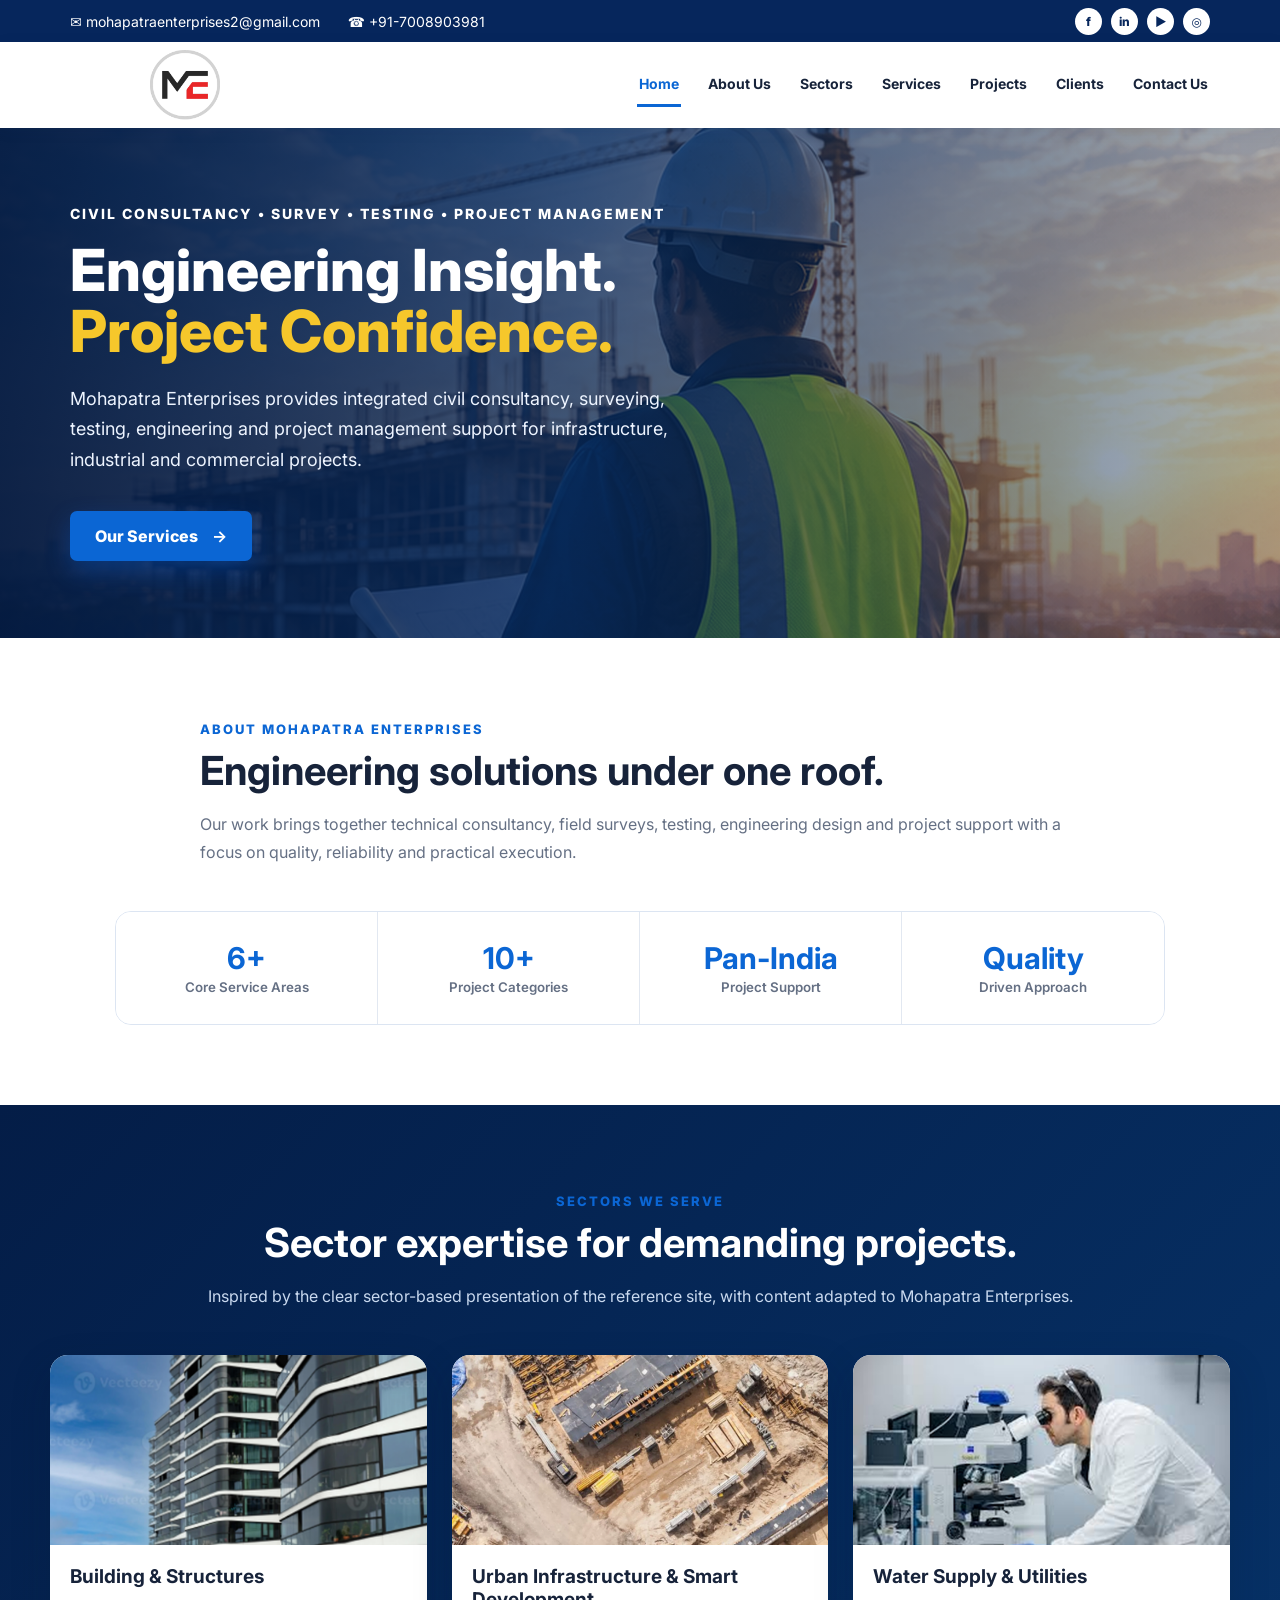
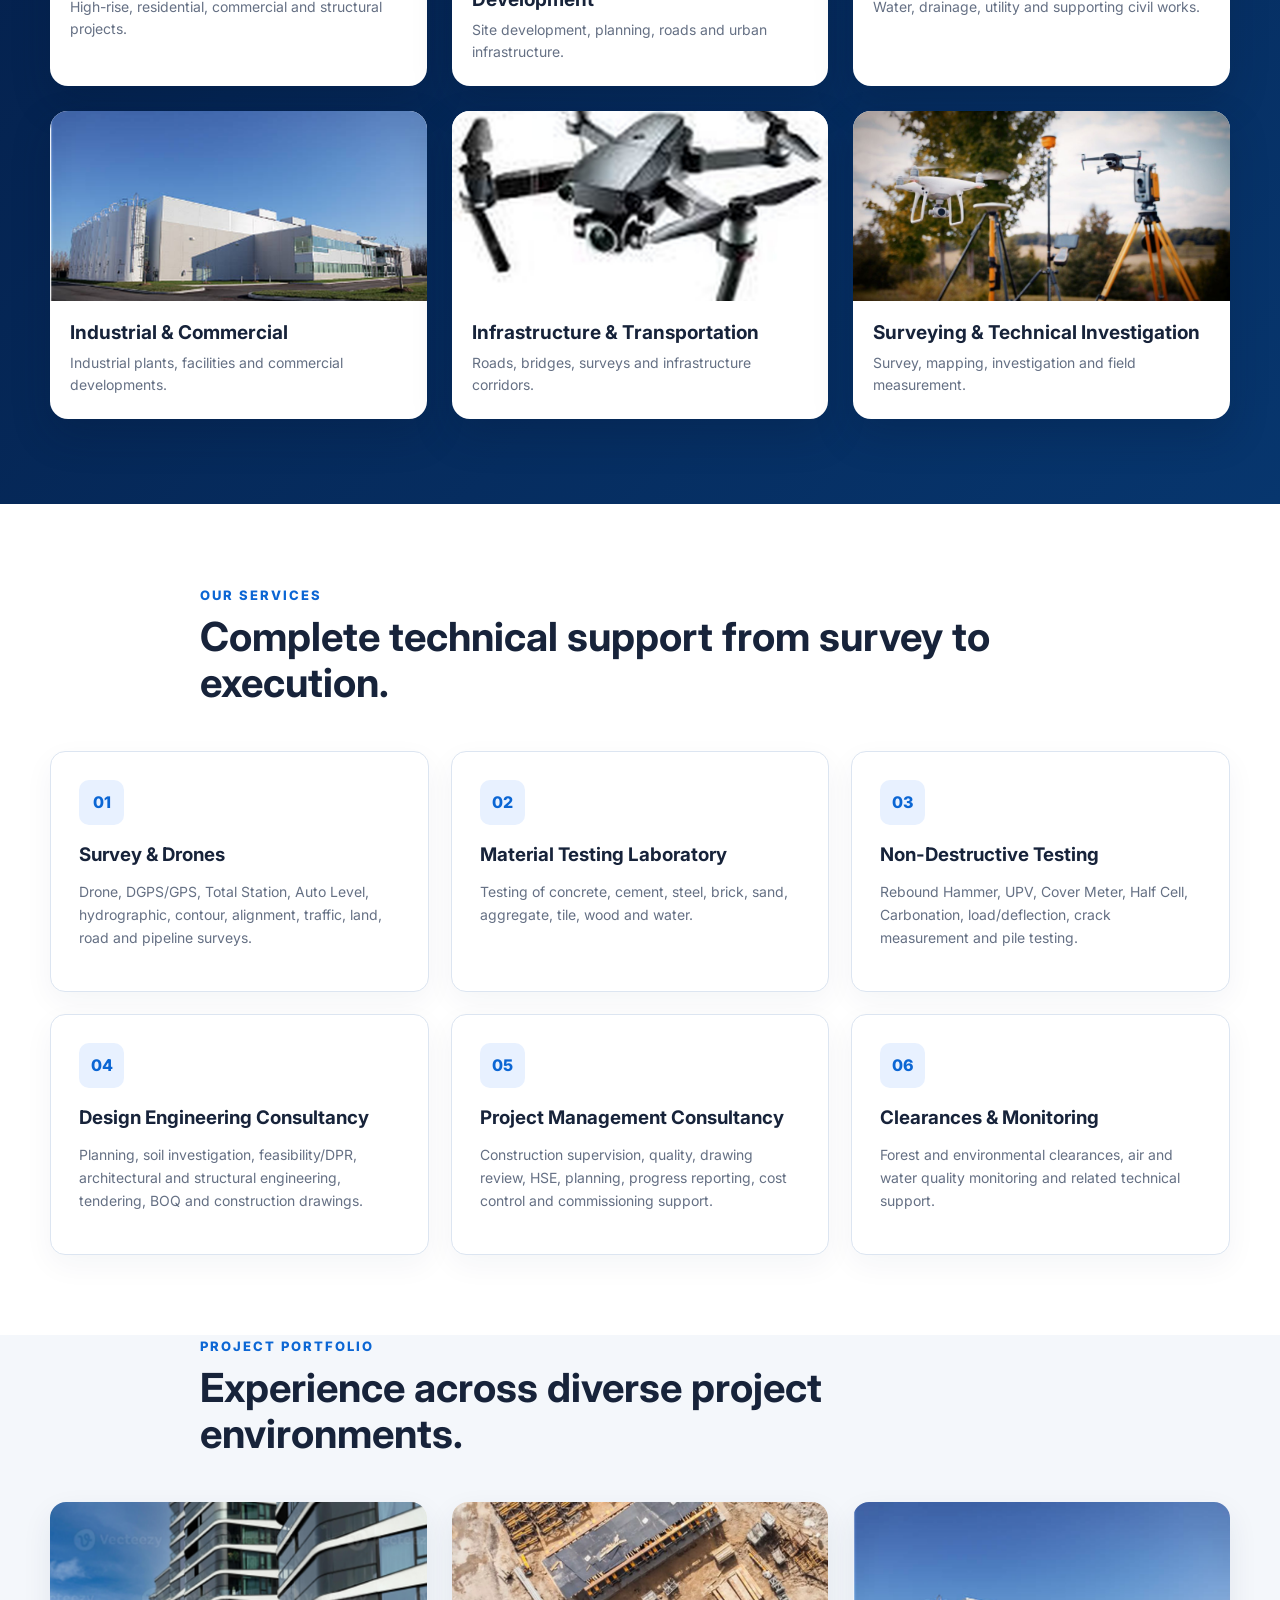
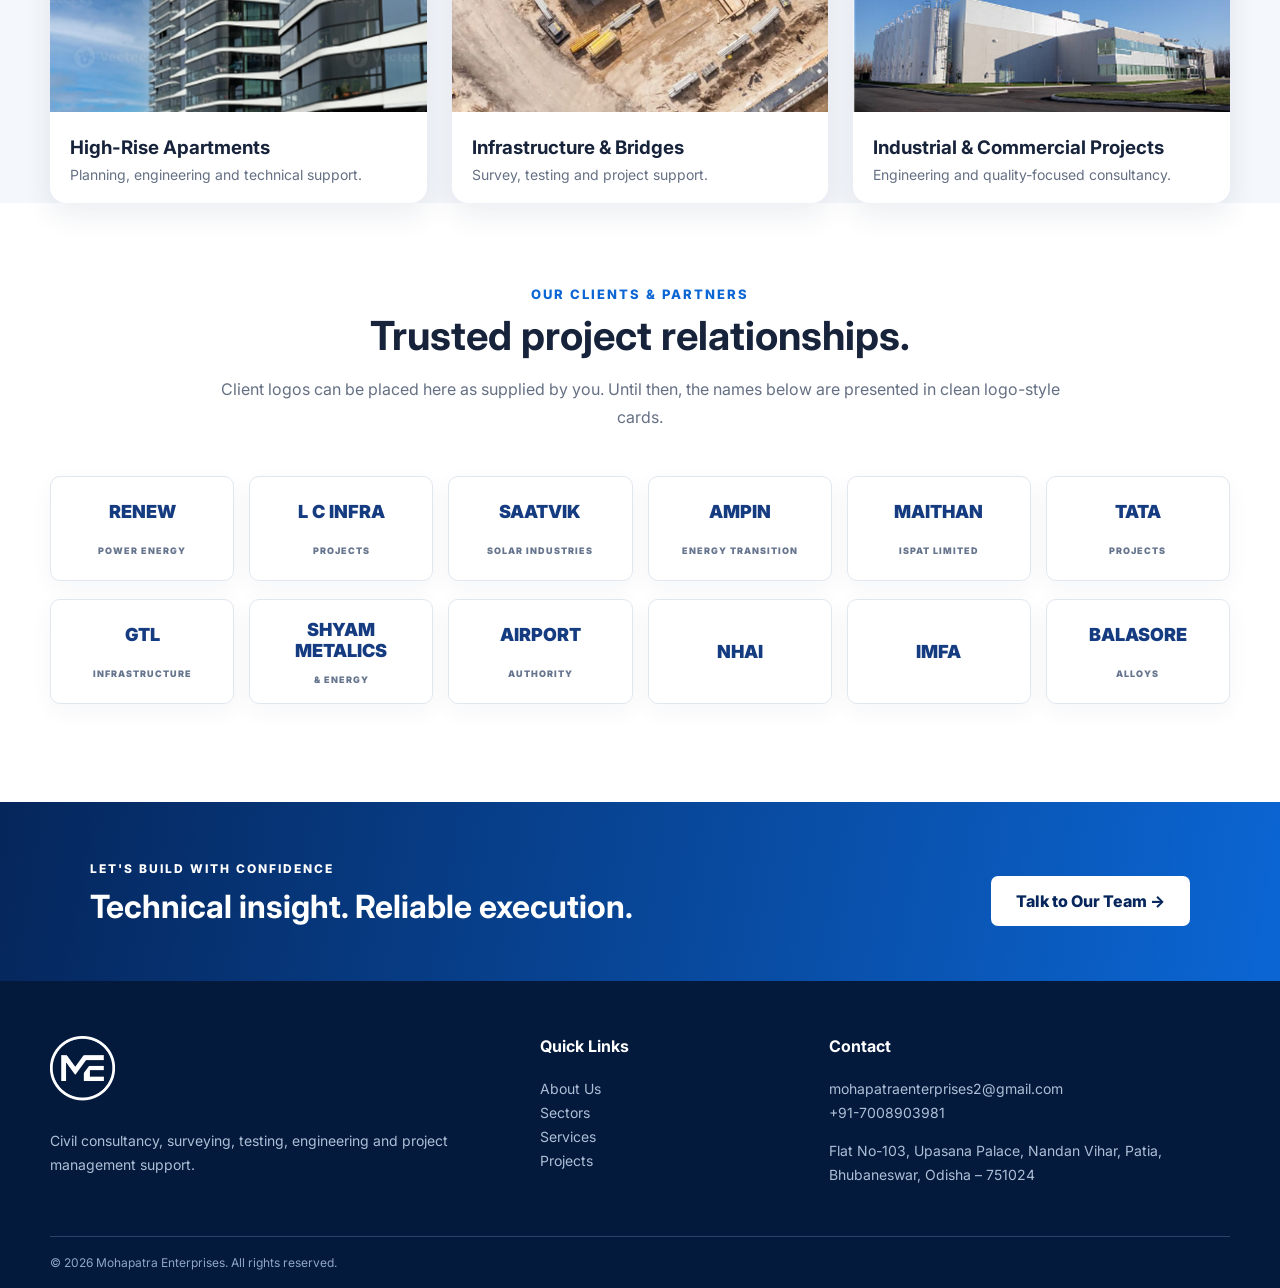
==== commit 4f669356: "change" ====
--- a/Index.html
+++ b/Index.html
@@ -1,25 +1,42 @@
-<!DOCTYPE html>
+<!doctype html>
 <html lang="en">
 <head>
-  <meta charset="UTF-8" />
-  <meta name="viewport" content="width=device-width, initial-scale=1.0" />
-  <title>Mohapatra Enterprises | Civil Consultancy</title>
-  <meta name="description" content="Mohapatra Enterprises — Civil consultancy, survey and drone services, material testing, NDT, design engineering, project management and clearances in Odisha." />
-  <link rel="preconnect" href="https://fonts.googleapis.com">
-  <link rel="preconnect" href="https://fonts.gstatic.com" crossorigin>
-  <link href="https://fonts.googleapis.com/css2?family=DM+Sans:wght@400;500;600;700&family=Manrope:wght@600;700;800&display=swap" rel="stylesheet">
-  <link rel="stylesheet" href="style.css" />
+<meta charset="utf-8">
+<meta name="viewport" content="width=device-width,initial-scale=1">
+<title>Mohapatra Enterprises | Civil Consultancy</title>
+<meta name="description" content="Mohapatra Enterprises provides civil consultancy, survey and drone services, material testing, NDT, design engineering, project management and clearances.">
+<link rel="preconnect" href="https://fonts.googleapis.com">
+<link rel="preconnect" href="https://fonts.gstatic.com" crossorigin>
+<link href="https://fonts.googleapis.com/css2?family=Inter:wght@400;500;600;700;800&display=swap" rel="stylesheet">
+<link rel="stylesheet" href="style.css">
 </head>
 <body>
+<div class="topbar">
+  <div class="top-inner">
+    <div class="contact-mini">
+      <a href="mailto:mohapatraenterprises2@gmail.com">✉ mohapatraenterprises2@gmail.com</a>
+      <a href="tel:+917008903981">☎ +91-7008903981</a>
+    </div>
+    <div class="social-mini" aria-label="Social links">
+      <span>f</span><span>in</span><span>▶</span><span>◎</span>
+    </div>
+  </div>
+</div>
+
 <header class="site-header">
-  <div class="container nav-wrap">
-    <a class="brand" href="#home" aria-label="Mohapatra Enterprises home">
-      <img class="brand-logo" src="assets/mohapatra-logo.png" alt="Mohapatra Enterprises logo" />
-      <span><strong>Mohapatra</strong><small>ENTERPRISES</small></span>
+  <div class="nav-inner">
+    <a class="brand" href="#home">
+      <img class="brand-logo" src="assets/mohapatra-logo.png" alt="Mohapatra Enterprises logo">
     </a>
-    <button class="menu-btn" aria-label="Open menu" aria-expanded="false">☰</button>
-    <nav class="nav" aria-label="Main navigation">
-      <a href="#home">Home</a><a href="#about">About</a><a href="#services">Services</a><a href="#projects">Projects</a><a href="#partners">Partners</a><a href="#contact" class="nav-cta">Contact Us</a>
+    <button class="menu-toggle" aria-label="Open menu">☰</button>
+    <nav class="main-nav">
+      <a class="active" href="#home">Home</a>
+      <a href="#about">About Us</a>
+      <a href="#sectors">Sectors</a>
+      <a href="#services">Services</a>
+      <a href="#projects">Projects</a>
+      <a href="#clients">Clients</a>
+      <a href="#contact">Contact Us</a>
     </nav>
   </div>
 </header>
@@ -27,45 +44,101 @@
 <main>
 <section id="home" class="hero">
   <div class="hero-image"></div><div class="hero-overlay"></div>
-  <div class="container hero-content">
+  <div class="hero-content">
     <div class="eyebrow">CIVIL CONSULTANCY • SURVEY • TESTING • PROJECT MANAGEMENT</div>
-    <h1>Engineering insight.<br><span>Project confidence.</span></h1>
-    <p>Mohapatra Enterprises delivers integrated civil consultancy, surveying, testing, engineering and project management support for infrastructure, industrial and commercial projects.</p>
-    <div class="hero-actions"><a class="btn btn-primary" href="#services">Explore Services</a><a class="btn btn-ghost" href="#contact">Talk to Our Team</a></div>
-    <div class="hero-points"><span>✓ Technical expertise</span><span>✓ Integrated project support</span><span>✓ Odisha based</span></div>
+    <h1>Engineering Insight.<br><span>Project Confidence.</span></h1>
+    <p>Mohapatra Enterprises provides integrated civil consultancy, surveying, testing, engineering and project management support for infrastructure, industrial and commercial projects.</p>
+    <a class="btn" href="#services">Our Services <b>→</b></a>
   </div>
 </section>
 
-<section class="stats"><div class="container stats-grid"><div><strong>6</strong><span>Core service areas</span></div><div><strong>3</strong><span>Project categories</span></div><div><strong>10+</strong><span>Technical capabilities</span></div><div><strong>1</strong><span>Integrated consultancy partner</span></div></div></section>
+<section id="about" class="intro section">
+  <div class="section-head">
+    <span>ABOUT MOHAPATRA ENTERPRISES</span>
+    <h2>Engineering solutions under one roof.</h2>
+    <p>Our work brings together technical consultancy, field surveys, testing, engineering design and project support with a focus on quality, reliability and practical execution.</p>
+  </div>
+  <div class="stats">
+    <div><strong>6+</strong><small>Core Service Areas</small></div>
+    <div><strong>10+</strong><small>Project Categories</small></div>
+    <div><strong>Pan-India</strong><small>Project Support</small></div>
+    <div><strong>Quality</strong><small>Driven Approach</small></div>
+  </div>
+</section>
 
-<section id="about" class="section about"><div class="container two-col">
-  <div><div class="section-tag">ABOUT US</div><h2>Built around the needs of your project.</h2><p>Mohapatra Enterprises is a civil consultancy based in Bhubaneswar, Odisha, providing technical support across surveying, material testing, non-destructive testing, design engineering, project management and statutory clearances.</p><p>Our service mix is designed to support projects from early investigation and planning through design, construction supervision, quality checks and project documentation.</p><a class="text-link" href="#contact">Discuss your requirement →</a></div>
-  <div class="about-photo"><img src="assets/site-aerial.png" alt="Aerial project site view" loading="lazy"><div class="photo-card"><strong>Technical support</strong><span>From field data to project documentation</span></div></div>
-</div></section>
+<section id="sectors" class="sectors section-dark">
+  <div class="section-head light">
+    <span>SECTORS WE SERVE</span>
+    <h2>Sector expertise for demanding projects.</h2>
+    <p>Inspired by the clear sector-based presentation of the reference site, with content adapted to Mohapatra Enterprises.</p>
+  </div>
+  <div class="sector-grid">
+    <article class="sector-card"><img src="assets/high-rise.png" alt=""><h3>Building & Structures</h3><p>High-rise, residential, commercial and structural projects.</p></article>
+    <article class="sector-card"><img src="assets/site-aerial.png" alt=""><h3>Urban Infrastructure & Smart Development</h3><p>Site development, planning, roads and urban infrastructure.</p></article>
+    <article class="sector-card"><img src="assets/lab.jpg" alt=""><h3>Water Supply & Utilities</h3><p>Water, drainage, utility and supporting civil works.</p></article>
+    <article class="sector-card"><img src="assets/industrial.png" alt=""><h3>Industrial & Commercial</h3><p>Industrial plants, facilities and commercial developments.</p></article>
+    <article class="sector-card"><img src="assets/drone.jpg" alt=""><h3>Infrastructure & Transportation</h3><p>Roads, bridges, surveys and infrastructure corridors.</p></article>
+    <article class="sector-card"><img src="assets/survey.jpg" alt=""><h3>Surveying & Technical Investigation</h3><p>Survey, mapping, investigation and field measurement.</p></article>
+  </div>
+</section>
 
-<section id="services" class="section services"><div class="container"><div class="section-head"><div><div class="section-tag">OUR SERVICES</div><h2>One team. Multiple technical disciplines.</h2></div><p>Explore the service areas listed in the company profile.</p></div>
-<div class="service-grid">
-<article class="service-card"><img src="assets/drone.jpg" alt="Drone surveying equipment" loading="lazy"><div class="service-body"><span class="num">01</span><h3>Survey & Drones</h3><p>Drone, DGPS/GPS, Total Station, Auto Level, Hydrographic, LiDAR, contour, alignment, traffic, land, road and pipeline surveys.</p><details><summary>View capabilities</summary><p>AutoCAD drawing, LS/CS and volume calculation are also included.</p></details></div></article>
-<article class="service-card"><img src="assets/lab.jpg" alt="Laboratory testing" loading="lazy"><div class="service-body"><span class="num">02</span><h3>Material Testing Laboratory</h3><p>Testing support for concrete, cement, steel, brick, sand, aggregate, tile, wood and water.</p></div></article>
-<article class="service-card"><img src="assets/testing.jpg" alt="Engineering testing equipment" loading="lazy"><div class="service-body"><span class="num">03</span><h3>Non-Destructive Testing</h3><p>Rebound Hammer, UPV, cover meter/rebar locator, half-cell potential, carbonation, load/deflection, crack measurement and corrosion analysis.</p><details><summary>More NDT services</summary><p>Pile Integrity & Dynamic Test is also listed in the company profile.</p></details></div></article>
-<article class="service-card"><img src="assets/total-station.jpg" alt="Total station surveying instrument" loading="lazy"><div class="service-body"><span class="num">04</span><h3>Design Engineering Consultancy</h3><p>Planning, site development, soil investigation, feasibility/DPR, design & drawings, architectural and structural engineering.</p><details><summary>View capabilities</summary><p>Landscaping, town planning, tendering, estimation & BOQ, construction drawings, HVAC, fire fighting and air/water quality & chemical analysis.</p></details></div></article>
-<article class="service-card"><img src="assets/survey.jpg" alt="Survey team in the field" loading="lazy"><div class="service-body"><span class="num">05</span><h3>Project Management Consultancy</h3><p>Construction and quality supervision, drawing review, RA bill checking, HSE checking, planning, progress reporting and cost control.</p><details><summary>View capabilities</summary><p>Contract administration, procurement & commissioning support, as-built documentation and training.</p></details></div></article>
-<article class="service-card service-dark"><div class="service-icon">⌁</div><div class="service-body"><span class="num">06</span><h3>Clearances</h3><p>Support for Forest Clearance — Stage I & II, Environmental Clearance and Air & Water Quality Monitoring/Clearances.</p><a href="#contact" class="small-btn">Enquire about clearances →</a></div></article>
-</div></div></section>
+<section id="services" class="section">
+  <div class="section-head">
+    <span>OUR SERVICES</span><h2>Complete technical support from survey to execution.</h2>
+  </div>
+  <div class="service-grid">
+    <article class="service"><div class="icon">01</div><h3>Survey & Drones</h3><p>Drone, DGPS/GPS, Total Station, Auto Level, hydrographic, contour, alignment, traffic, land, road and pipeline surveys.</p></article>
+    <article class="service"><div class="icon">02</div><h3>Material Testing Laboratory</h3><p>Testing of concrete, cement, steel, brick, sand, aggregate, tile, wood and water.</p></article>
+    <article class="service"><div class="icon">03</div><h3>Non-Destructive Testing</h3><p>Rebound Hammer, UPV, Cover Meter, Half Cell, Carbonation, load/deflection, crack measurement and pile testing.</p></article>
+    <article class="service"><div class="icon">04</div><h3>Design Engineering Consultancy</h3><p>Planning, soil investigation, feasibility/DPR, architectural and structural engineering, tendering, BOQ and construction drawings.</p></article>
+    <article class="service"><div class="icon">05</div><h3>Project Management Consultancy</h3><p>Construction supervision, quality, drawing review, HSE, planning, progress reporting, cost control and commissioning support.</p></article>
+    <article class="service"><div class="icon">06</div><h3>Clearances & Monitoring</h3><p>Forest and environmental clearances, air and water quality monitoring and related technical support.</p></article>
+  </div>
+</section>
 
-<section id="projects" class="section projects"><div class="container"><div class="section-head"><div><div class="section-tag">PROJECT PORTFOLIO</div><h2>Experience across key project environments.</h2></div></div><div class="project-grid">
-<article class="project large"><img src="assets/high-rise.png" alt="High-rise building project" loading="lazy"><div><span>01</span><h3>High-Rise Apartments</h3></div></article>
-<article class="project"><img src="assets/hero-construction.png" alt="Infrastructure construction project" loading="lazy"><div><span>02</span><h3>Infrastructure & Bridges</h3></div></article>
-<article class="project"><img src="assets/industrial.png" alt="Industrial project" loading="lazy"><div><span>03</span><h3>Industrial & Commercial Projects</h3></div></article>
-</div></div></section>
+<section id="projects" class="projects section-light">
+  <div class="section-head"><span>PROJECT PORTFOLIO</span><h2>Experience across diverse project environments.</h2></div>
+  <div class="project-grid">
+    <div class="project"><img src="assets/high-rise.png" alt=""><div><h3>High-Rise Apartments</h3><p>Planning, engineering and technical support.</p></div></div>
+    <div class="project"><img src="assets/site-aerial.png" alt=""><div><h3>Infrastructure & Bridges</h3><p>Survey, testing and project support.</p></div></div>
+    <div class="project"><img src="assets/industrial.png" alt=""><div><h3>Industrial & Commercial Projects</h3><p>Engineering and quality-focused consultancy.</p></div></div>
+  </div>
+</section>
 
-<section id="partners" class="section partners"><div class="container"><div class="section-tag">TRUSTED PARTNERS / ORGANIZATIONS</div><h2>Working across diverse project ecosystems.</h2><div class="partner-list"><span>Renew Power Energy Pvt. Ltd.</span><span>L C Infra Projects Pvt. Ltd.</span><span>Saatvik Solar Industries Pvt. Ltd.</span><span>AMPIN Energy Transition</span><span>Maithan Ispat Limited</span><span>GTL Infrastructure Limited</span><span>Shyam Metalic & Energy Ltd.</span><span>Airport Authority</span><span>NHAI</span><span>TATA Projects</span><span>IMFA</span><span>Balasore Alloys Limited</span></div><p class="note">Organization names reproduced from the company profile supplied for this website.</p></div></section>
+<section id="clients" class="clients section">
+  <div class="section-head center"><span>OUR CLIENTS & PARTNERS</span><h2>Trusted project relationships.</h2><p>Client logos can be placed here as supplied by you. Until then, the names below are presented in clean logo-style cards.</p></div>
+  <div class="client-strip">
+    <div class="client-logo">RENEW<br><small>POWER ENERGY</small></div>
+    <div class="client-logo">L C INFRA<br><small>PROJECTS</small></div>
+    <div class="client-logo">SAATVIK<br><small>SOLAR INDUSTRIES</small></div>
+    <div class="client-logo">AMPIN<br><small>ENERGY TRANSITION</small></div>
+    <div class="client-logo">MAITHAN<br><small>ISPAT LIMITED</small></div>
+    <div class="client-logo">TATA<br><small>PROJECTS</small></div>
+  </div>
+  <div class="client-strip second">
+    <div class="client-logo">GTL<br><small>INFRASTRUCTURE</small></div>
+    <div class="client-logo">SHYAM METALICS<br><small>& ENERGY</small></div>
+    <div class="client-logo">AIRPORT<br><small>AUTHORITY</small></div>
+    <div class="client-logo">NHAI</div>
+    <div class="client-logo">IMFA</div>
+    <div class="client-logo">BALASORE<br><small>ALLOYS</small></div>
+  </div>
+</section>
 
-<section class="cta"><div class="container cta-inner"><div><div class="section-tag light">LET'S BUILD WITH CLARITY</div><h2>Have a project requirement?</h2><p>Share your requirement with our team and discuss the technical support you need.</p></div><a class="btn btn-light" href="#contact">Contact Mohapatra Enterprises</a></div></section>
+<section class="cta">
+  <div><span>LET'S BUILD WITH CONFIDENCE</span><h2>Technical insight. Reliable execution.</h2></div>
+  <a class="btn light-btn" href="#contact">Talk to Our Team →</a>
+</section>
+</main>
 
-<section id="contact" class="section contact"><div class="container contact-grid"><div><div class="section-tag">CONTACT</div><h2>Let's discuss your next project.</h2><p>Reach Mohapatra Enterprises for civil consultancy, surveying, testing, engineering and project management requirements.</p><div class="contact-items"><a href="tel:+917008903981"><strong>Phone</strong><span>+91 70089 03981</span></a><a href="mailto:mohapatraenterprises2@gmail.com"><strong>Email</strong><span>mohapatraenterprises2@gmail.com</span></a><div><strong>Office</strong><span>Flat No-103, Upasana Palace, Nandan Vihar, Patia, Bhubaneswar, 751024, Odisha</span></div></div></div>
-<form id="contactForm" class="contact-form"><input type="text" id="name" placeholder="Your Name" required><input type="email" id="email" placeholder="Your Email" required><input type="text" id="subject" placeholder="Project / Service Requirement" required><textarea id="message" rows="5" placeholder="Tell us briefly about your requirement" required></textarea><button class="btn btn-primary" type="submit">Send Enquiry</button><p class="form-note">This form opens your email app with the enquiry prepared.</p></form></div></section>
-</main>
-<footer><div class="container footer-inner"><div><strong>Mohapatra Enterprises</strong><span>Civil Consultancy • Bhubaneswar, Odisha</span></div><div>© <span id="year"></span> Mohapatra Enterprises. All rights reserved.</div></div></footer>
+<footer id="contact" class="footer">
+  <div class="footer-grid">
+    <div><img class="footer-logo" src="assets/mohapatra-logo.png" alt=""><p>Civil consultancy, surveying, testing, engineering and project management support.</p></div>
+    <div><h4>Quick Links</h4><a href="#about">About Us</a><a href="#sectors">Sectors</a><a href="#services">Services</a><a href="#projects">Projects</a></div>
+    <div><h4>Contact</h4><a href="mailto:mohapatraenterprises2@gmail.com">mohapatraenterprises2@gmail.com</a><a href="tel:+917008903981">+91-7008903981</a><p>Flat No-103, Upasana Palace, Nandan Vihar, Patia, Bhubaneswar, Odisha – 751024</p></div>
+  </div>
+  <div class="copyright">© <span id="year"></span> Mohapatra Enterprises. All rights reserved.</div>
+</footer>
 <script src="script.js"></script>
-</body></html>
+</body>
+</html>
--- a/style.css
+++ b/style.css
@@ -1,3 +1,11 @@
-:root{--ink:#0d1b2a;--navy:#102a43;--blue:#1d5fa7;--cyan:#1aa7a1;--paper:#f5f7f9;--white:#fff;--muted:#617083;--line:#dfe5ea;--accent:#e8b04b;--shadow:0 18px 50px rgba(13,27,42,.10)}*{box-sizing:border-box}html{scroll-behavior:smooth}body{margin:0;font-family:'DM Sans',system-ui,sans-serif;color:var(--ink);background:var(--paper);line-height:1.65}h1,h2,h3,strong{font-family:Manrope,system-ui,sans-serif}h1,h2,h3,p{margin-top:0}.container{width:min(1140px,92%);margin:auto}.site-header{position:sticky;top:0;z-index:20;background:rgba(255,255,255,.94);backdrop-filter:blur(14px);border-bottom:1px solid rgba(13,27,42,.08)}.nav-wrap{height:78px;display:flex;align-items:center;justify-content:space-between}.brand{display:flex;align-items:center;gap:12px;text-decoration:none;color:var(--ink)}
-.brand-logo{width:48px;height:48px;object-fit:contain;display:block;flex:0 0 48px}
-.brand-mark{width:44px;height:44px;border-radius:12px;background:linear-gradient(135deg,var(--navy),var(--cyan));color:#fff;display:grid;place-items:center;font:800 14px Manrope;box-shadow:0 8px 20px rgba(16,42,67,.18)}.brand strong{display:block;font-size:17px}.brand small{display:block;letter-spacing:2px;font-size:9px;color:var(--muted)}.nav{display:flex;align-items:center;gap:27px}.nav a{color:var(--ink);text-decoration:none;font-weight:600;font-size:14px}.nav a:hover{color:var(--blue)}.nav-cta{padding:11px 17px;border-radius:10px;background:var(--navy);color:#fff!important}.menu-btn{display:none;border:0;background:none;font-size:25px}.hero{min-height:690px;position:relative;display:flex;align-items:center;overflow:hidden;background:var(--navy)}.hero-image,.hero-overlay{position:absolute;inset:0}.hero-image{background:url('assets/professional-hero-bg.png') center/cover no-repeat;transform:scale(1.02)}.hero-overlay{background:linear-gradient(90deg,rgba(6,20,34,.96) 0%,rgba(6,20,34,.82) 46%,rgba(6,20,34,.20) 100%)}.hero-content{position:relative;color:#fff;padding:100px 0 90px;max-width:1140px}.eyebrow,.section-tag{font-size:12px;letter-spacing:2.3px;font-weight:800;color:var(--cyan);margin-bottom:17px}.hero .eyebrow{color:#8ce0db}.hero h1{font-size:clamp(45px,6vw,78px);line-height:1.02;max-width:760px;margin-bottom:25px;letter-spacing:-2.5px}.hero h1 span{color:#f3c66e}.hero p{max-width:690px;color:#d8e0e7;font-size:18px}.hero-actions{display:flex;gap:13px;margin:32px 0}.btn{display:inline-flex;justify-content:center;align-items:center;padding:14px 20px;border-radius:10px;text-decoration:none;font-weight:800;border:1px solid transparent;cursor:pointer;font-family:inherit}.btn-primary{background:var(--cyan);color:#062d2b}.btn-ghost{border-color:rgba(255,255,255,.35);color:#fff;background:rgba(255,255,255,.06)}.btn-light{background:#fff;color:var(--navy)}.hero-points{display:flex;gap:22px;flex-wrap:wrap;color:#c8d5df;font-size:13px}.stats{background:#fff;border-bottom:1px solid var(--line)}.stats-grid{display:grid;grid-template-columns:repeat(4,1fr)}.stats-grid>div{padding:25px 20px;border-right:1px solid var(--line)}.stats-grid>div:last-child{border-right:0}.stats strong{display:block;font-size:28px;color:var(--navy)}.stats span{font-size:12px;color:var(--muted)}.section{padding:100px 0}.two-col{display:grid;grid-template-columns:1fr 1fr;gap:75px;align-items:center}.section h2{font-size:clamp(34px,4vw,48px);line-height:1.12;letter-spacing:-1.5px;margin-bottom:20px}.section p{color:var(--muted)}.text-link{color:var(--blue);font-weight:800;text-decoration:none}.about-photo{position:relative}.about-photo img{width:100%;height:480px;object-fit:cover;border-radius:22px;box-shadow:var(--shadow)}.photo-card{position:absolute;left:-25px;bottom:25px;background:#fff;border-radius:14px;padding:17px 20px;box-shadow:var(--shadow);max-width:230px}.photo-card strong{display:block}.photo-card span{font-size:12px;color:var(--muted)}.services{background:#eaf0f3}.section-head{display:flex;justify-content:space-between;gap:30px;align-items:end;margin-bottom:38px}.section-head>p{max-width:350px;margin:0}.service-grid{display:grid;grid-template-columns:repeat(3,1fr);gap:20px}.service-card{background:#fff;border:1px solid var(--line);border-radius:18px;overflow:hidden;box-shadow:0 8px 30px rgba(13,27,42,.05);transition:.25s}.service-card:hover{transform:translateY(-5px);box-shadow:var(--shadow)}.service-card>img{width:100%;height:205px;object-fit:cover}.service-body{padding:22px}.num{font:800 12px Manrope;color:var(--cyan)}.service-body h3{font-size:21px;margin:8px 0 10px}.service-body p{font-size:14px;margin-bottom:0}.service-body details{margin-top:14px;font-size:13px;color:var(--muted)}summary{cursor:pointer;font-weight:800;color:var(--blue)}.service-dark{background:var(--navy);color:#fff;padding-top:0}.service-dark .service-body p{color:#cbd7df}.service-icon{font-size:70px;line-height:1;padding:25px 22px 0;color:#f3c66e}.small-btn{display:inline-block;margin-top:18px;color:#8ce0db;text-decoration:none;font-weight:800;font-size:13px}.projects{background:#fff}.project-grid{display:grid;grid-template-columns:1.35fr 1fr 1fr;gap:18px}.project{position:relative;min-height:330px;border-radius:18px;overflow:hidden;background:#111}.project.large{min-height:450px}.project img{width:100%;height:100%;position:absolute;inset:0;object-fit:cover}.project:after{content:'';position:absolute;inset:0;background:linear-gradient(0deg,rgba(7,18,29,.82),transparent 60%)}.project div{position:absolute;z-index:2;bottom:22px;left:22px;color:#fff}.project span{font-size:12px;color:#8ce0db}.project h3{margin:5px 0 0;font-size:21px}.partners{background:#f2f5f7}.partner-list{display:flex;flex-wrap:wrap;gap:10px;margin-top:25px}.partner-list span{background:#fff;border:1px solid var(--line);padding:11px 15px;border-radius:999px;font-size:13px;font-weight:600}.note{font-size:11px;margin-top:20px}.cta{background:linear-gradient(110deg,var(--navy),#154d69);color:#fff;padding:65px 0}.cta-inner{display:flex;justify-content:space-between;align-items:center;gap:30px}.cta h2{font-size:40px;margin-bottom:8px}.cta p{color:#cdd9e1;margin:0}.light{color:#8ce0db}.contact{background:#fff}.contact-grid{display:grid;grid-template-columns:1fr 1fr;gap:70px}.contact-items{display:grid;gap:14px;margin-top:30px}.contact-items a,.contact-items div{display:grid;gap:2px;padding:14px 0;border-bottom:1px solid var(--line);text-decoration:none;color:inherit}.contact-items span{color:var(--muted);font-size:14px}.contact-form{background:var(--paper);padding:28px;border-radius:18px;border:1px solid var(--line)}.contact-form input,.contact-form textarea{width:100%;border:1px solid #d4dce2;border-radius:10px;padding:13px 14px;margin-bottom:12px;font:inherit;background:#fff}.contact-form textarea{resize:vertical}.form-note{font-size:11px!important;margin:10px 0 0}.contact-form .btn{width:100%}footer{background:#071522;color:#cbd6df;padding:25px 0}.footer-inner{display:flex;justify-content:space-between;gap:20px;font-size:12px}.footer-inner strong{color:#fff;display:block}.footer-inner span{display:block;color:#9fb0bd}.footer-inner>div:last-child{align-self:end}@media(max-width:900px){.nav{display:none;position:absolute;top:78px;left:0;right:0;background:#fff;padding:20px;flex-direction:column;align-items:stretch;border-bottom:1px solid var(--line)}.nav.open{display:flex}.menu-btn{display:block}.hero{min-height:650px}.two-col,.contact-grid{grid-template-columns:1fr}.service-grid{grid-template-columns:1fr 1fr}.project-grid{grid-template-columns:1fr 1fr}.project.large{min-height:350px;grid-column:1/-1}.stats-grid{grid-template-columns:1fr 1fr}.cta-inner{align-items:flex-start;flex-direction:column}}@media(max-width:600px){.section{padding:70px 0}.hero-content{padding:75px 0}.hero h1{font-size:44px}.hero p{font-size:16px}.hero-actions{flex-direction:column;max-width:260px}.service-grid,.project-grid{grid-template-columns:1fr}.project.large{grid-column:auto}.stats-grid{grid-template-columns:1fr 1fr}.stats-grid>div{padding:20px 12px}.section-head{display:block}.about-photo img{height:360px}.photo-card{left:12px}.footer-inner{display:block}.footer-inner>div:last-child{margin-top:15px}}
+:root{--navy:#06265c;--blue:#0b66d4;--gold:#f6c72b;--ink:#17233a;--muted:#657084;--soft:#f4f7fb;--white:#fff;--radius:16px}
+*{box-sizing:border-box}html{scroll-behavior:smooth}body{margin:0;font-family:Inter,system-ui,Arial,sans-serif;color:var(--ink);background:#fff}a{text-decoration:none;color:inherit}.topbar{background:var(--navy);color:#fff;font-size:14px}.top-inner{max-width:1180px;margin:auto;min-height:42px;display:flex;align-items:center;justify-content:space-between;padding:0 20px}.contact-mini{display:flex;gap:28px}.social-mini{display:flex;gap:9px}.social-mini span{width:27px;height:27px;border-radius:50%;display:grid;place-items:center;background:#fff;color:var(--navy);font-weight:800;font-size:12px}.site-header{background:#fff;position:sticky;top:0;z-index:20;box-shadow:0 3px 16px #0b25550f}.nav-inner{max-width:1180px;margin:auto;min-height:86px;display:flex;align-items:center;gap:35px;padding:8px 20px}.brand{display:flex;align-items:center;margin-right:auto}.brand-logo{width:230px!important;height:70px!important;max-width:230px!important;max-height:70px!important;object-fit:contain!important;display:block!important}.main-nav{display:flex;align-items:center;gap:25px;font-weight:700;font-size:14px}.main-nav a{padding:12px 2px;border-bottom:3px solid transparent}.main-nav a:hover,.main-nav a.active{color:var(--blue);border-color:var(--blue)}.menu-toggle{display:none;border:0;background:var(--blue);color:#fff;padding:10px 13px;border-radius:8px;font-size:20px}
+.hero{position:relative;min-height:510px;display:grid;align-items:center;overflow:hidden}.hero-image{position:absolute;inset:0;background:url("assets/professional-hero-bg.png") center/cover no-repeat}.hero-overlay{position:absolute;inset:0;background:linear-gradient(90deg,#041b43e8 0%,#082d62c4 45%,#071d3b55 100%)}.hero-content{position:relative;z-index:2;max-width:1180px;width:100%;margin:auto;padding:70px 20px;color:#fff}.eyebrow{font-size:14px;font-weight:800;letter-spacing:2px;margin-bottom:18px}.hero h1{font-size:58px;line-height:1.05;margin:0 0 22px;font-weight:800}.hero h1 span{color:var(--gold)}.hero p{max-width:650px;font-size:18px;line-height:1.7;color:#edf4ff}.btn{display:inline-flex;gap:14px;align-items:center;margin-top:18px;padding:15px 25px;background:var(--blue);color:#fff;border-radius:7px;font-weight:800;box-shadow:0 10px 24px #005bd955}.btn:hover{transform:translateY(-2px)}
+.section{padding:80px 20px}.section-light{background:var(--soft)}.section-head{max-width:880px;margin:0 auto 45px}.section-head>span{color:var(--blue);font-size:13px;font-weight:800;letter-spacing:2px}.section-head h2{font-size:40px;margin:10px 0 15px;line-height:1.15}.section-head p{color:var(--muted);line-height:1.75}.section-head.center{text-align:center}.stats{max-width:1050px;margin:auto;display:grid;grid-template-columns:repeat(4,1fr);border:1px solid #dce5f2;border-radius:16px;overflow:hidden}.stats div{padding:28px;text-align:center;background:#fff;border-right:1px solid #e2e8f1}.stats div:last-child{border:0}.stats strong{display:block;color:var(--blue);font-size:30px}.stats small{color:var(--muted);font-weight:600}
+.section-dark{padding:85px 20px;background:linear-gradient(135deg,#041d47,#07366e);color:#fff}.section-head.light{color:#fff;text-align:center}.section-head.light p{color:#c9d9ef}.sector-grid{max-width:1180px;margin:auto;display:grid;grid-template-columns:repeat(3,1fr);gap:25px}.sector-card{background:#fff;color:var(--ink);border-radius:18px;overflow:hidden;box-shadow:0 16px 38px #00163438}.sector-card img{width:100%;height:190px;display:block;object-fit:cover}.sector-card h3{margin:20px 20px 8px;font-size:19px}.sector-card p{margin:0 20px 22px;color:var(--muted);font-size:14px;line-height:1.6}
+.service-grid{max-width:1180px;margin:auto;display:grid;grid-template-columns:repeat(3,1fr);gap:22px}.service{padding:28px;border:1px solid #dce5f1;border-radius:15px;background:#fff;box-shadow:0 10px 30px #12315b0c}.icon{width:45px;height:45px;display:grid;place-items:center;border-radius:10px;background:#e8f1ff;color:var(--blue);font-weight:800}.service h3{margin:18px 0 9px}.service p{color:var(--muted);line-height:1.65;font-size:14px}
+.project-grid{max-width:1180px;margin:auto;display:grid;grid-template-columns:repeat(3,1fr);gap:25px}.project{background:#fff;border-radius:16px;overflow:hidden;box-shadow:0 12px 30px #12315b15}.project img{width:100%;height:210px;object-fit:cover}.project div{padding:20px}.project h3{margin:0 0 7px}.project p{margin:0;color:var(--muted);font-size:14px}
+.clients{background:#fff}.client-strip{max-width:1180px;margin:0 auto 18px;display:grid;grid-template-columns:repeat(6,1fr);gap:15px}.client-logo{min-height:105px;background:#fff;border:1px solid #e1e7f0;border-radius:10px;display:grid;place-items:center;text-align:center;padding:12px;font-weight:900;color:#153b80;box-shadow:0 7px 24px #102b550b;font-size:18px}.client-logo small{font-size:9px;letter-spacing:1px;color:#67768e}.cta{background:linear-gradient(100deg,#05265b,#0b66d4);color:#fff;padding:55px 20px;display:flex;justify-content:space-between;align-items:center;gap:25px}.cta>div{max-width:900px;margin-left:max(20px,calc((100vw - 1140px)/2))}.cta span{font-size:12px;letter-spacing:2px;font-weight:800}.cta h2{margin:10px 0 0;font-size:32px}.light-btn{background:#fff;color:var(--navy);margin-right:max(20px,calc((100vw - 1140px)/2));box-shadow:none}
+.footer{background:#031a3d;color:#d9e5f7;padding:55px 20px 0}.footer-grid{max-width:1180px;margin:auto;display:grid;grid-template-columns:1.3fr .7fr 1.2fr;gap:55px}.footer-logo{width:210px;height:65px;object-fit:contain;object-position:left center;filter:brightness(0) invert(1);margin-bottom:10px}.footer p,.footer a{display:block;color:#aebed5;font-size:14px;line-height:1.7}.footer h4{color:#fff;margin-top:0}.copyright{max-width:1180px;margin:35px auto 0;border-top:1px solid #29446b;padding:18px 0;color:#91a6c5;font-size:12px}
+@media(max-width:900px){.main-nav{display:none;position:absolute;left:0;right:0;top:86px;background:#fff;flex-direction:column;align-items:flex-start;padding:15px 25px;box-shadow:0 15px 30px #0002}.main-nav.open{display:flex}.menu-toggle{display:block}.nav-inner{min-height:75px}.brand-logo{width:200px!important;height:58px!important}.hero h1{font-size:43px}.sector-grid,.service-grid,.project-grid{grid-template-columns:1fr 1fr}.client-strip{grid-template-columns:repeat(3,1fr)}.stats{grid-template-columns:1fr 1fr}.footer-grid{grid-template-columns:1fr 1fr}.cta{flex-direction:column;align-items:flex-start}.light-btn{margin-left:20px}}
+@media(max-width:560px){.contact-mini{gap:8px;font-size:11px}.social-mini{display:none}.nav-inner{padding:6px 14px}.brand-logo{width:175px!important;height:54px!important}.hero{min-height:570px}.hero-content{padding:55px 20px}.hero h1{font-size:37px}.hero p{font-size:15px}.section{padding:60px 16px}.section-head h2{font-size:31px}.sector-grid,.service-grid,.project-grid,.client-strip{grid-template-columns:1fr}.stats{grid-template-columns:1fr 1fr}.footer-grid{grid-template-columns:1fr}}
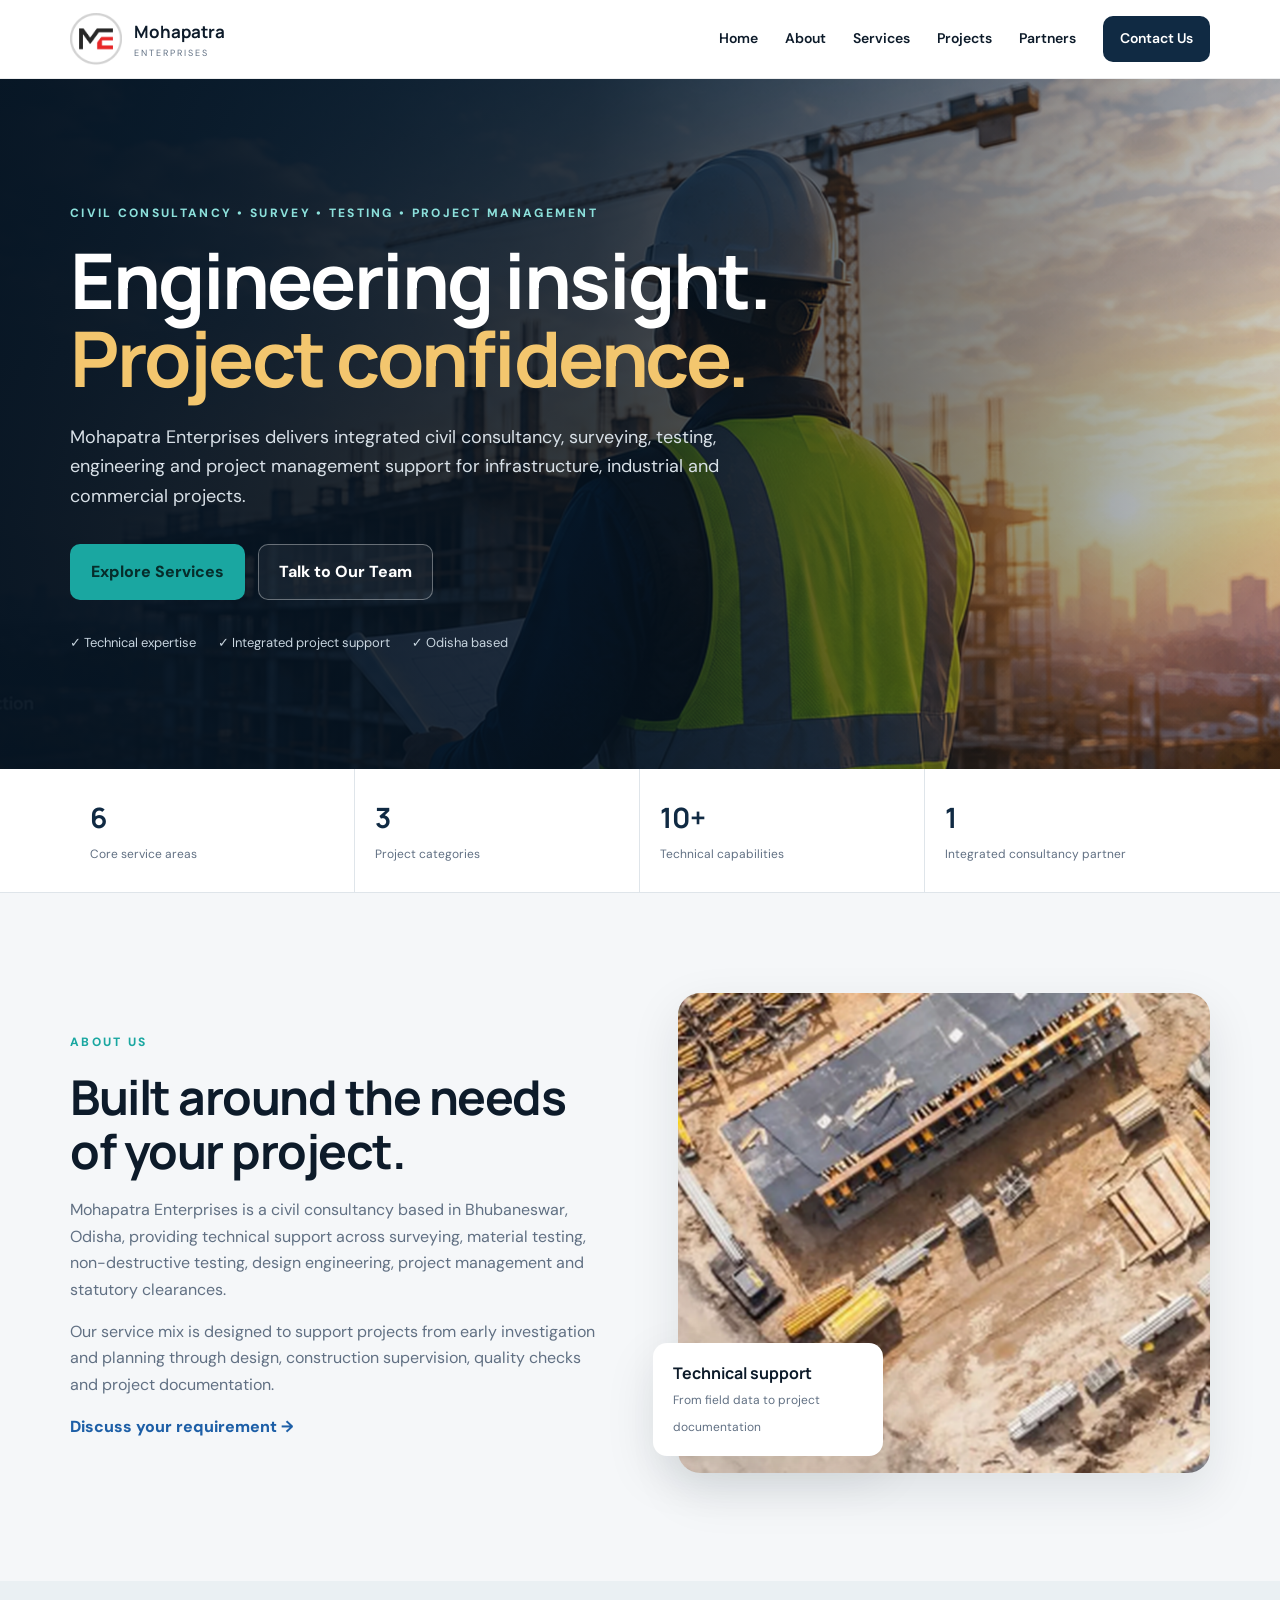
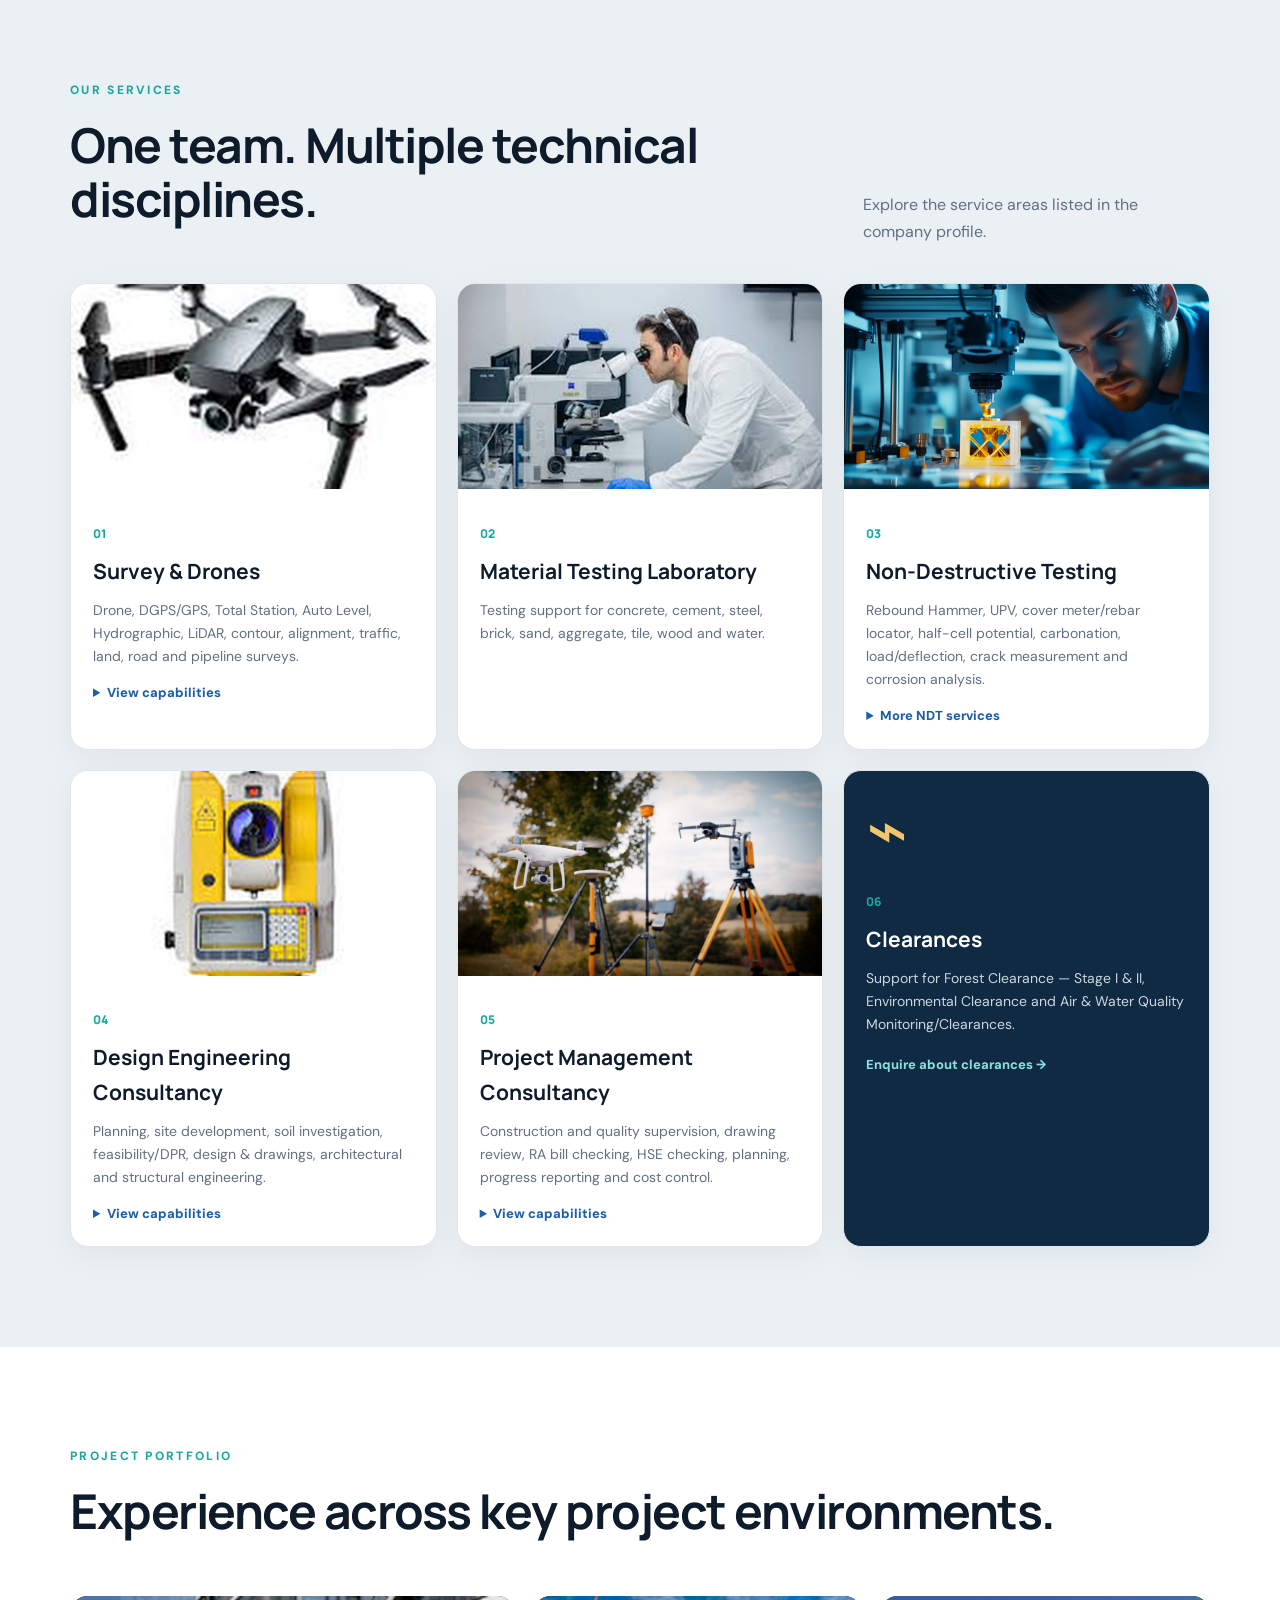
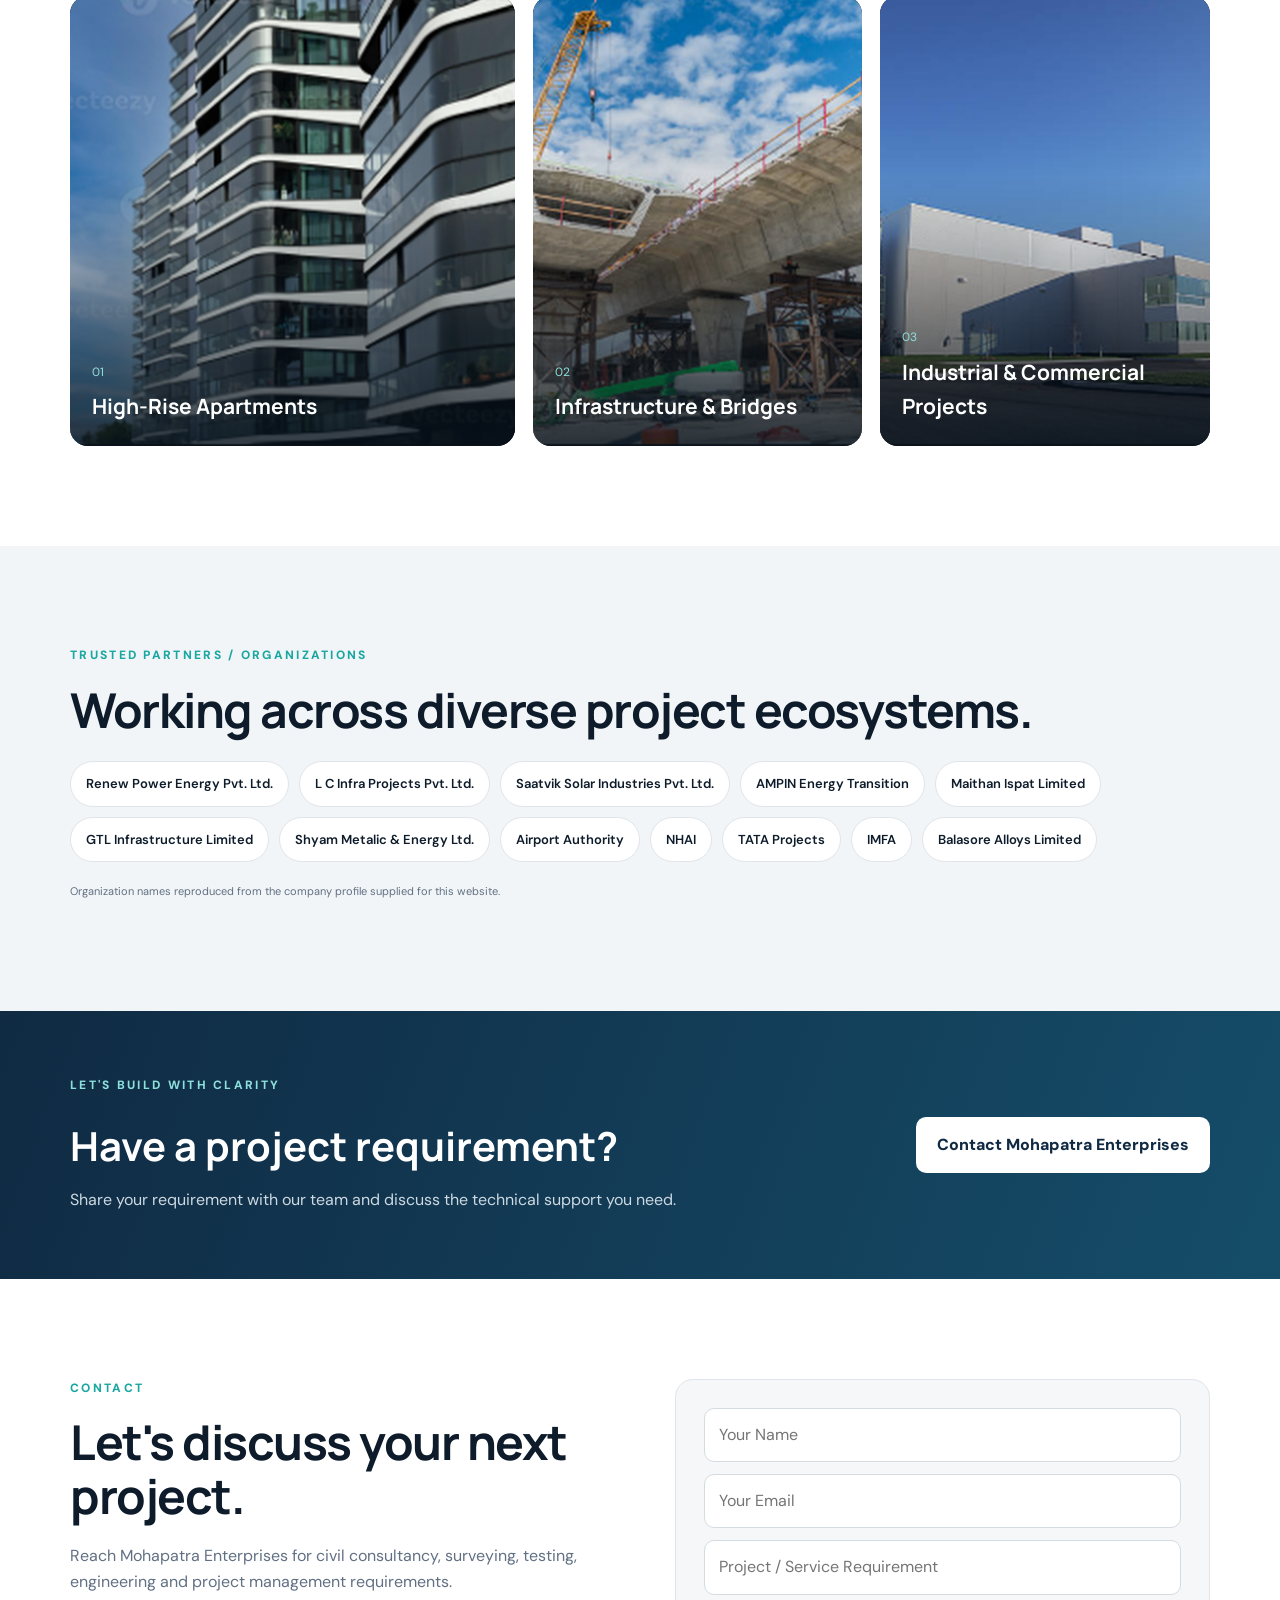
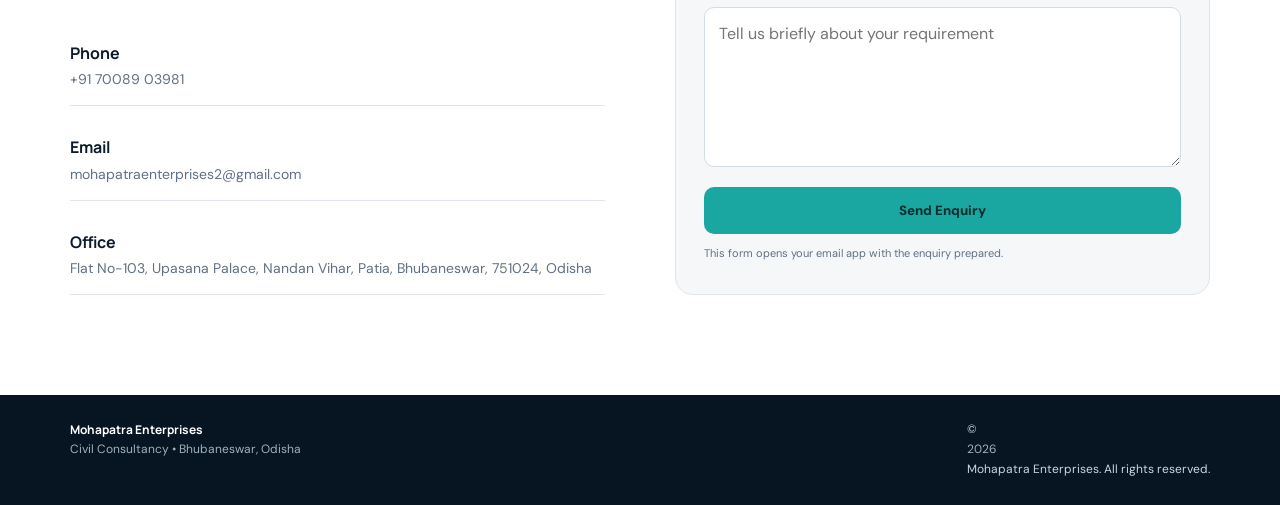
==== commit 05faa290: "change top this" ====
--- a/Index.html
+++ b/Index.html
@@ -1,42 +1,25 @@
-<!doctype html>
+<!DOCTYPE html>
 <html lang="en">
 <head>
-<meta charset="utf-8">
-<meta name="viewport" content="width=device-width,initial-scale=1">
-<title>Mohapatra Enterprises | Civil Consultancy</title>
-<meta name="description" content="Mohapatra Enterprises provides civil consultancy, survey and drone services, material testing, NDT, design engineering, project management and clearances.">
-<link rel="preconnect" href="https://fonts.googleapis.com">
-<link rel="preconnect" href="https://fonts.gstatic.com" crossorigin>
-<link href="https://fonts.googleapis.com/css2?family=Inter:wght@400;500;600;700;800&display=swap" rel="stylesheet">
-<link rel="stylesheet" href="style.css">
+  <meta charset="UTF-8" />
+  <meta name="viewport" content="width=device-width, initial-scale=1.0" />
+  <title>Mohapatra Enterprises | Civil Consultancy</title>
+  <meta name="description" content="Mohapatra Enterprises — Civil consultancy, survey and drone services, material testing, NDT, design engineering, project management and clearances in Odisha." />
+  <link rel="preconnect" href="https://fonts.googleapis.com">
+  <link rel="preconnect" href="https://fonts.gstatic.com" crossorigin>
+  <link href="https://fonts.googleapis.com/css2?family=DM+Sans:wght@400;500;600;700&family=Manrope:wght@600;700;800&display=swap" rel="stylesheet">
+  <link rel="stylesheet" href="style.css" />
 </head>
 <body>
-<div class="topbar">
-  <div class="top-inner">
-    <div class="contact-mini">
-      <a href="mailto:mohapatraenterprises2@gmail.com">✉ mohapatraenterprises2@gmail.com</a>
-      <a href="tel:+917008903981">☎ +91-7008903981</a>
-    </div>
-    <div class="social-mini" aria-label="Social links">
-      <span>f</span><span>in</span><span>▶</span><span>◎</span>
-    </div>
-  </div>
-</div>
-
 <header class="site-header">
-  <div class="nav-inner">
-    <a class="brand" href="#home">
-      <img class="brand-logo" src="assets/mohapatra-logo.png" alt="Mohapatra Enterprises logo">
+  <div class="container nav-wrap">
+    <a class="brand" href="#home" aria-label="Mohapatra Enterprises home">
+      <img class="brand-logo" src="assets/mohapatra-logo.png" alt="Mohapatra Enterprises logo" />
+      <span><strong>Mohapatra</strong><small>ENTERPRISES</small></span>
     </a>
-    <button class="menu-toggle" aria-label="Open menu">☰</button>
-    <nav class="main-nav">
-      <a class="active" href="#home">Home</a>
-      <a href="#about">About Us</a>
-      <a href="#sectors">Sectors</a>
-      <a href="#services">Services</a>
-      <a href="#projects">Projects</a>
-      <a href="#clients">Clients</a>
-      <a href="#contact">Contact Us</a>
+    <button class="menu-btn" aria-label="Open menu" aria-expanded="false">☰</button>
+    <nav class="nav" aria-label="Main navigation">
+      <a href="#home">Home</a><a href="#about">About</a><a href="#services">Services</a><a href="#projects">Projects</a><a href="#partners">Partners</a><a href="#contact" class="nav-cta">Contact Us</a>
     </nav>
   </div>
 </header>
@@ -44,101 +27,45 @@
 <main>
 <section id="home" class="hero">
   <div class="hero-image"></div><div class="hero-overlay"></div>
-  <div class="hero-content">
+  <div class="container hero-content">
     <div class="eyebrow">CIVIL CONSULTANCY • SURVEY • TESTING • PROJECT MANAGEMENT</div>
-    <h1>Engineering Insight.<br><span>Project Confidence.</span></h1>
-    <p>Mohapatra Enterprises provides integrated civil consultancy, surveying, testing, engineering and project management support for infrastructure, industrial and commercial projects.</p>
-    <a class="btn" href="#services">Our Services <b>→</b></a>
+    <h1>Engineering insight.<br><span>Project confidence.</span></h1>
+    <p>Mohapatra Enterprises delivers integrated civil consultancy, surveying, testing, engineering and project management support for infrastructure, industrial and commercial projects.</p>
+    <div class="hero-actions"><a class="btn btn-primary" href="#services">Explore Services</a><a class="btn btn-ghost" href="#contact">Talk to Our Team</a></div>
+    <div class="hero-points"><span>✓ Technical expertise</span><span>✓ Integrated project support</span><span>✓ Odisha based</span></div>
   </div>
 </section>
 
-<section id="about" class="intro section">
-  <div class="section-head">
-    <span>ABOUT MOHAPATRA ENTERPRISES</span>
-    <h2>Engineering solutions under one roof.</h2>
-    <p>Our work brings together technical consultancy, field surveys, testing, engineering design and project support with a focus on quality, reliability and practical execution.</p>
-  </div>
-  <div class="stats">
-    <div><strong>6+</strong><small>Core Service Areas</small></div>
-    <div><strong>10+</strong><small>Project Categories</small></div>
-    <div><strong>Pan-India</strong><small>Project Support</small></div>
-    <div><strong>Quality</strong><small>Driven Approach</small></div>
-  </div>
-</section>
+<section class="stats"><div class="container stats-grid"><div><strong>6</strong><span>Core service areas</span></div><div><strong>3</strong><span>Project categories</span></div><div><strong>10+</strong><span>Technical capabilities</span></div><div><strong>1</strong><span>Integrated consultancy partner</span></div></div></section>
 
-<section id="sectors" class="sectors section-dark">
-  <div class="section-head light">
-    <span>SECTORS WE SERVE</span>
-    <h2>Sector expertise for demanding projects.</h2>
-    <p>Inspired by the clear sector-based presentation of the reference site, with content adapted to Mohapatra Enterprises.</p>
-  </div>
-  <div class="sector-grid">
-    <article class="sector-card"><img src="assets/high-rise.png" alt=""><h3>Building & Structures</h3><p>High-rise, residential, commercial and structural projects.</p></article>
-    <article class="sector-card"><img src="assets/site-aerial.png" alt=""><h3>Urban Infrastructure & Smart Development</h3><p>Site development, planning, roads and urban infrastructure.</p></article>
-    <article class="sector-card"><img src="assets/lab.jpg" alt=""><h3>Water Supply & Utilities</h3><p>Water, drainage, utility and supporting civil works.</p></article>
-    <article class="sector-card"><img src="assets/industrial.png" alt=""><h3>Industrial & Commercial</h3><p>Industrial plants, facilities and commercial developments.</p></article>
-    <article class="sector-card"><img src="assets/drone.jpg" alt=""><h3>Infrastructure & Transportation</h3><p>Roads, bridges, surveys and infrastructure corridors.</p></article>
-    <article class="sector-card"><img src="assets/survey.jpg" alt=""><h3>Surveying & Technical Investigation</h3><p>Survey, mapping, investigation and field measurement.</p></article>
-  </div>
-</section>
+<section id="about" class="section about"><div class="container two-col">
+  <div><div class="section-tag">ABOUT US</div><h2>Built around the needs of your project.</h2><p>Mohapatra Enterprises is a civil consultancy based in Bhubaneswar, Odisha, providing technical support across surveying, material testing, non-destructive testing, design engineering, project management and statutory clearances.</p><p>Our service mix is designed to support projects from early investigation and planning through design, construction supervision, quality checks and project documentation.</p><a class="text-link" href="#contact">Discuss your requirement →</a></div>
+  <div class="about-photo"><img src="assets/site-aerial.png" alt="Aerial project site view" loading="lazy"><div class="photo-card"><strong>Technical support</strong><span>From field data to project documentation</span></div></div>
+</div></section>
 
-<section id="services" class="section">
-  <div class="section-head">
-    <span>OUR SERVICES</span><h2>Complete technical support from survey to execution.</h2>
-  </div>
-  <div class="service-grid">
-    <article class="service"><div class="icon">01</div><h3>Survey & Drones</h3><p>Drone, DGPS/GPS, Total Station, Auto Level, hydrographic, contour, alignment, traffic, land, road and pipeline surveys.</p></article>
-    <article class="service"><div class="icon">02</div><h3>Material Testing Laboratory</h3><p>Testing of concrete, cement, steel, brick, sand, aggregate, tile, wood and water.</p></article>
-    <article class="service"><div class="icon">03</div><h3>Non-Destructive Testing</h3><p>Rebound Hammer, UPV, Cover Meter, Half Cell, Carbonation, load/deflection, crack measurement and pile testing.</p></article>
-    <article class="service"><div class="icon">04</div><h3>Design Engineering Consultancy</h3><p>Planning, soil investigation, feasibility/DPR, architectural and structural engineering, tendering, BOQ and construction drawings.</p></article>
-    <article class="service"><div class="icon">05</div><h3>Project Management Consultancy</h3><p>Construction supervision, quality, drawing review, HSE, planning, progress reporting, cost control and commissioning support.</p></article>
-    <article class="service"><div class="icon">06</div><h3>Clearances & Monitoring</h3><p>Forest and environmental clearances, air and water quality monitoring and related technical support.</p></article>
-  </div>
-</section>
+<section id="services" class="section services"><div class="container"><div class="section-head"><div><div class="section-tag">OUR SERVICES</div><h2>One team. Multiple technical disciplines.</h2></div><p>Explore the service areas listed in the company profile.</p></div>
+<div class="service-grid">
+<article class="service-card"><img src="assets/drone.jpg" alt="Drone surveying equipment" loading="lazy"><div class="service-body"><span class="num">01</span><h3>Survey & Drones</h3><p>Drone, DGPS/GPS, Total Station, Auto Level, Hydrographic, LiDAR, contour, alignment, traffic, land, road and pipeline surveys.</p><details><summary>View capabilities</summary><p>AutoCAD drawing, LS/CS and volume calculation are also included.</p></details></div></article>
+<article class="service-card"><img src="assets/lab.jpg" alt="Laboratory testing" loading="lazy"><div class="service-body"><span class="num">02</span><h3>Material Testing Laboratory</h3><p>Testing support for concrete, cement, steel, brick, sand, aggregate, tile, wood and water.</p></div></article>
+<article class="service-card"><img src="assets/testing.jpg" alt="Engineering testing equipment" loading="lazy"><div class="service-body"><span class="num">03</span><h3>Non-Destructive Testing</h3><p>Rebound Hammer, UPV, cover meter/rebar locator, half-cell potential, carbonation, load/deflection, crack measurement and corrosion analysis.</p><details><summary>More NDT services</summary><p>Pile Integrity & Dynamic Test is also listed in the company profile.</p></details></div></article>
+<article class="service-card"><img src="assets/total-station.jpg" alt="Total station surveying instrument" loading="lazy"><div class="service-body"><span class="num">04</span><h3>Design Engineering Consultancy</h3><p>Planning, site development, soil investigation, feasibility/DPR, design & drawings, architectural and structural engineering.</p><details><summary>View capabilities</summary><p>Landscaping, town planning, tendering, estimation & BOQ, construction drawings, HVAC, fire fighting and air/water quality & chemical analysis.</p></details></div></article>
+<article class="service-card"><img src="assets/survey.jpg" alt="Survey team in the field" loading="lazy"><div class="service-body"><span class="num">05</span><h3>Project Management Consultancy</h3><p>Construction and quality supervision, drawing review, RA bill checking, HSE checking, planning, progress reporting and cost control.</p><details><summary>View capabilities</summary><p>Contract administration, procurement & commissioning support, as-built documentation and training.</p></details></div></article>
+<article class="service-card service-dark"><div class="service-icon">⌁</div><div class="service-body"><span class="num">06</span><h3>Clearances</h3><p>Support for Forest Clearance — Stage I & II, Environmental Clearance and Air & Water Quality Monitoring/Clearances.</p><a href="#contact" class="small-btn">Enquire about clearances →</a></div></article>
+</div></div></section>
 
-<section id="projects" class="projects section-light">
-  <div class="section-head"><span>PROJECT PORTFOLIO</span><h2>Experience across diverse project environments.</h2></div>
-  <div class="project-grid">
-    <div class="project"><img src="assets/high-rise.png" alt=""><div><h3>High-Rise Apartments</h3><p>Planning, engineering and technical support.</p></div></div>
-    <div class="project"><img src="assets/site-aerial.png" alt=""><div><h3>Infrastructure & Bridges</h3><p>Survey, testing and project support.</p></div></div>
-    <div class="project"><img src="assets/industrial.png" alt=""><div><h3>Industrial & Commercial Projects</h3><p>Engineering and quality-focused consultancy.</p></div></div>
-  </div>
-</section>
+<section id="projects" class="section projects"><div class="container"><div class="section-head"><div><div class="section-tag">PROJECT PORTFOLIO</div><h2>Experience across key project environments.</h2></div></div><div class="project-grid">
+<article class="project large"><img src="assets/high-rise.png" alt="High-rise building project" loading="lazy"><div><span>01</span><h3>High-Rise Apartments</h3></div></article>
+<article class="project"><img src="assets/hero-construction.png" alt="Infrastructure construction project" loading="lazy"><div><span>02</span><h3>Infrastructure & Bridges</h3></div></article>
+<article class="project"><img src="assets/industrial.png" alt="Industrial project" loading="lazy"><div><span>03</span><h3>Industrial & Commercial Projects</h3></div></article>
+</div></div></section>
 
-<section id="clients" class="clients section">
-  <div class="section-head center"><span>OUR CLIENTS & PARTNERS</span><h2>Trusted project relationships.</h2><p>Client logos can be placed here as supplied by you. Until then, the names below are presented in clean logo-style cards.</p></div>
-  <div class="client-strip">
-    <div class="client-logo">RENEW<br><small>POWER ENERGY</small></div>
-    <div class="client-logo">L C INFRA<br><small>PROJECTS</small></div>
-    <div class="client-logo">SAATVIK<br><small>SOLAR INDUSTRIES</small></div>
-    <div class="client-logo">AMPIN<br><small>ENERGY TRANSITION</small></div>
-    <div class="client-logo">MAITHAN<br><small>ISPAT LIMITED</small></div>
-    <div class="client-logo">TATA<br><small>PROJECTS</small></div>
-  </div>
-  <div class="client-strip second">
-    <div class="client-logo">GTL<br><small>INFRASTRUCTURE</small></div>
-    <div class="client-logo">SHYAM METALICS<br><small>& ENERGY</small></div>
-    <div class="client-logo">AIRPORT<br><small>AUTHORITY</small></div>
-    <div class="client-logo">NHAI</div>
-    <div class="client-logo">IMFA</div>
-    <div class="client-logo">BALASORE<br><small>ALLOYS</small></div>
-  </div>
-</section>
+<section id="partners" class="section partners"><div class="container"><div class="section-tag">TRUSTED PARTNERS / ORGANIZATIONS</div><h2>Working across diverse project ecosystems.</h2><div class="partner-list"><span>Renew Power Energy Pvt. Ltd.</span><span>L C Infra Projects Pvt. Ltd.</span><span>Saatvik Solar Industries Pvt. Ltd.</span><span>AMPIN Energy Transition</span><span>Maithan Ispat Limited</span><span>GTL Infrastructure Limited</span><span>Shyam Metalic & Energy Ltd.</span><span>Airport Authority</span><span>NHAI</span><span>TATA Projects</span><span>IMFA</span><span>Balasore Alloys Limited</span></div><p class="note">Organization names reproduced from the company profile supplied for this website.</p></div></section>
 
-<section class="cta">
-  <div><span>LET'S BUILD WITH CONFIDENCE</span><h2>Technical insight. Reliable execution.</h2></div>
-  <a class="btn light-btn" href="#contact">Talk to Our Team →</a>
-</section>
+<section class="cta"><div class="container cta-inner"><div><div class="section-tag light">LET'S BUILD WITH CLARITY</div><h2>Have a project requirement?</h2><p>Share your requirement with our team and discuss the technical support you need.</p></div><a class="btn btn-light" href="#contact">Contact Mohapatra Enterprises</a></div></section>
+
+<section id="contact" class="section contact"><div class="container contact-grid"><div><div class="section-tag">CONTACT</div><h2>Let's discuss your next project.</h2><p>Reach Mohapatra Enterprises for civil consultancy, surveying, testing, engineering and project management requirements.</p><div class="contact-items"><a href="tel:+917008903981"><strong>Phone</strong><span>+91 70089 03981</span></a><a href="mailto:mohapatraenterprises2@gmail.com"><strong>Email</strong><span>mohapatraenterprises2@gmail.com</span></a><div><strong>Office</strong><span>Flat No-103, Upasana Palace, Nandan Vihar, Patia, Bhubaneswar, 751024, Odisha</span></div></div></div>
+<form id="contactForm" class="contact-form"><input type="text" id="name" placeholder="Your Name" required><input type="email" id="email" placeholder="Your Email" required><input type="text" id="subject" placeholder="Project / Service Requirement" required><textarea id="message" rows="5" placeholder="Tell us briefly about your requirement" required></textarea><button class="btn btn-primary" type="submit">Send Enquiry</button><p class="form-note">This form opens your email app with the enquiry prepared.</p></form></div></section>
 </main>
-
-<footer id="contact" class="footer">
-  <div class="footer-grid">
-    <div><img class="footer-logo" src="assets/mohapatra-logo.png" alt=""><p>Civil consultancy, surveying, testing, engineering and project management support.</p></div>
-    <div><h4>Quick Links</h4><a href="#about">About Us</a><a href="#sectors">Sectors</a><a href="#services">Services</a><a href="#projects">Projects</a></div>
-    <div><h4>Contact</h4><a href="mailto:mohapatraenterprises2@gmail.com">mohapatraenterprises2@gmail.com</a><a href="tel:+917008903981">+91-7008903981</a><p>Flat No-103, Upasana Palace, Nandan Vihar, Patia, Bhubaneswar, Odisha – 751024</p></div>
-  </div>
-  <div class="copyright">© <span id="year"></span> Mohapatra Enterprises. All rights reserved.</div>
-</footer>
+<footer><div class="container footer-inner"><div><strong>Mohapatra Enterprises</strong><span>Civil Consultancy • Bhubaneswar, Odisha</span></div><div>© <span id="year"></span> Mohapatra Enterprises. All rights reserved.</div></div></footer>
 <script src="script.js"></script>
-</body>
-</html>
+</body></html>
--- a/style.css
+++ b/style.css
@@ -1,11 +1,4 @@
-:root{--navy:#06265c;--blue:#0b66d4;--gold:#f6c72b;--ink:#17233a;--muted:#657084;--soft:#f4f7fb;--white:#fff;--radius:16px}
-*{box-sizing:border-box}html{scroll-behavior:smooth}body{margin:0;font-family:Inter,system-ui,Arial,sans-serif;color:var(--ink);background:#fff}a{text-decoration:none;color:inherit}.topbar{background:var(--navy);color:#fff;font-size:14px}.top-inner{max-width:1180px;margin:auto;min-height:42px;display:flex;align-items:center;justify-content:space-between;padding:0 20px}.contact-mini{display:flex;gap:28px}.social-mini{display:flex;gap:9px}.social-mini span{width:27px;height:27px;border-radius:50%;display:grid;place-items:center;background:#fff;color:var(--navy);font-weight:800;font-size:12px}.site-header{background:#fff;position:sticky;top:0;z-index:20;box-shadow:0 3px 16px #0b25550f}.nav-inner{max-width:1180px;margin:auto;min-height:86px;display:flex;align-items:center;gap:35px;padding:8px 20px}.brand{display:flex;align-items:center;margin-right:auto}.brand-logo{width:230px!important;height:70px!important;max-width:230px!important;max-height:70px!important;object-fit:contain!important;display:block!important}.main-nav{display:flex;align-items:center;gap:25px;font-weight:700;font-size:14px}.main-nav a{padding:12px 2px;border-bottom:3px solid transparent}.main-nav a:hover,.main-nav a.active{color:var(--blue);border-color:var(--blue)}.menu-toggle{display:none;border:0;background:var(--blue);color:#fff;padding:10px 13px;border-radius:8px;font-size:20px}
-.hero{position:relative;min-height:510px;display:grid;align-items:center;overflow:hidden}.hero-image{position:absolute;inset:0;background:url("assets/professional-hero-bg.png") center/cover no-repeat}.hero-overlay{position:absolute;inset:0;background:linear-gradient(90deg,#041b43e8 0%,#082d62c4 45%,#071d3b55 100%)}.hero-content{position:relative;z-index:2;max-width:1180px;width:100%;margin:auto;padding:70px 20px;color:#fff}.eyebrow{font-size:14px;font-weight:800;letter-spacing:2px;margin-bottom:18px}.hero h1{font-size:58px;line-height:1.05;margin:0 0 22px;font-weight:800}.hero h1 span{color:var(--gold)}.hero p{max-width:650px;font-size:18px;line-height:1.7;color:#edf4ff}.btn{display:inline-flex;gap:14px;align-items:center;margin-top:18px;padding:15px 25px;background:var(--blue);color:#fff;border-radius:7px;font-weight:800;box-shadow:0 10px 24px #005bd955}.btn:hover{transform:translateY(-2px)}
-.section{padding:80px 20px}.section-light{background:var(--soft)}.section-head{max-width:880px;margin:0 auto 45px}.section-head>span{color:var(--blue);font-size:13px;font-weight:800;letter-spacing:2px}.section-head h2{font-size:40px;margin:10px 0 15px;line-height:1.15}.section-head p{color:var(--muted);line-height:1.75}.section-head.center{text-align:center}.stats{max-width:1050px;margin:auto;display:grid;grid-template-columns:repeat(4,1fr);border:1px solid #dce5f2;border-radius:16px;overflow:hidden}.stats div{padding:28px;text-align:center;background:#fff;border-right:1px solid #e2e8f1}.stats div:last-child{border:0}.stats strong{display:block;color:var(--blue);font-size:30px}.stats small{color:var(--muted);font-weight:600}
-.section-dark{padding:85px 20px;background:linear-gradient(135deg,#041d47,#07366e);color:#fff}.section-head.light{color:#fff;text-align:center}.section-head.light p{color:#c9d9ef}.sector-grid{max-width:1180px;margin:auto;display:grid;grid-template-columns:repeat(3,1fr);gap:25px}.sector-card{background:#fff;color:var(--ink);border-radius:18px;overflow:hidden;box-shadow:0 16px 38px #00163438}.sector-card img{width:100%;height:190px;display:block;object-fit:cover}.sector-card h3{margin:20px 20px 8px;font-size:19px}.sector-card p{margin:0 20px 22px;color:var(--muted);font-size:14px;line-height:1.6}
-.service-grid{max-width:1180px;margin:auto;display:grid;grid-template-columns:repeat(3,1fr);gap:22px}.service{padding:28px;border:1px solid #dce5f1;border-radius:15px;background:#fff;box-shadow:0 10px 30px #12315b0c}.icon{width:45px;height:45px;display:grid;place-items:center;border-radius:10px;background:#e8f1ff;color:var(--blue);font-weight:800}.service h3{margin:18px 0 9px}.service p{color:var(--muted);line-height:1.65;font-size:14px}
-.project-grid{max-width:1180px;margin:auto;display:grid;grid-template-columns:repeat(3,1fr);gap:25px}.project{background:#fff;border-radius:16px;overflow:hidden;box-shadow:0 12px 30px #12315b15}.project img{width:100%;height:210px;object-fit:cover}.project div{padding:20px}.project h3{margin:0 0 7px}.project p{margin:0;color:var(--muted);font-size:14px}
-.clients{background:#fff}.client-strip{max-width:1180px;margin:0 auto 18px;display:grid;grid-template-columns:repeat(6,1fr);gap:15px}.client-logo{min-height:105px;background:#fff;border:1px solid #e1e7f0;border-radius:10px;display:grid;place-items:center;text-align:center;padding:12px;font-weight:900;color:#153b80;box-shadow:0 7px 24px #102b550b;font-size:18px}.client-logo small{font-size:9px;letter-spacing:1px;color:#67768e}.cta{background:linear-gradient(100deg,#05265b,#0b66d4);color:#fff;padding:55px 20px;display:flex;justify-content:space-between;align-items:center;gap:25px}.cta>div{max-width:900px;margin-left:max(20px,calc((100vw - 1140px)/2))}.cta span{font-size:12px;letter-spacing:2px;font-weight:800}.cta h2{margin:10px 0 0;font-size:32px}.light-btn{background:#fff;color:var(--navy);margin-right:max(20px,calc((100vw - 1140px)/2));box-shadow:none}
-.footer{background:#031a3d;color:#d9e5f7;padding:55px 20px 0}.footer-grid{max-width:1180px;margin:auto;display:grid;grid-template-columns:1.3fr .7fr 1.2fr;gap:55px}.footer-logo{width:210px;height:65px;object-fit:contain;object-position:left center;filter:brightness(0) invert(1);margin-bottom:10px}.footer p,.footer a{display:block;color:#aebed5;font-size:14px;line-height:1.7}.footer h4{color:#fff;margin-top:0}.copyright{max-width:1180px;margin:35px auto 0;border-top:1px solid #29446b;padding:18px 0;color:#91a6c5;font-size:12px}
-@media(max-width:900px){.main-nav{display:none;position:absolute;left:0;right:0;top:86px;background:#fff;flex-direction:column;align-items:flex-start;padding:15px 25px;box-shadow:0 15px 30px #0002}.main-nav.open{display:flex}.menu-toggle{display:block}.nav-inner{min-height:75px}.brand-logo{width:200px!important;height:58px!important}.hero h1{font-size:43px}.sector-grid,.service-grid,.project-grid{grid-template-columns:1fr 1fr}.client-strip{grid-template-columns:repeat(3,1fr)}.stats{grid-template-columns:1fr 1fr}.footer-grid{grid-template-columns:1fr 1fr}.cta{flex-direction:column;align-items:flex-start}.light-btn{margin-left:20px}}
-@media(max-width:560px){.contact-mini{gap:8px;font-size:11px}.social-mini{display:none}.nav-inner{padding:6px 14px}.brand-logo{width:175px!important;height:54px!important}.hero{min-height:570px}.hero-content{padding:55px 20px}.hero h1{font-size:37px}.hero p{font-size:15px}.section{padding:60px 16px}.section-head h2{font-size:31px}.sector-grid,.service-grid,.project-grid,.client-strip{grid-template-columns:1fr}.stats{grid-template-columns:1fr 1fr}.footer-grid{grid-template-columns:1fr}}
+:root{--ink:#0d1b2a;--navy:#102a43;--blue:#1d5fa7;--cyan:#1aa7a1;--paper:#f5f7f9;--white:#fff;--muted:#617083;--line:#dfe5ea;--accent:#e8b04b;--shadow:0 18px 50px rgba(13,27,42,.10)}*{box-sizing:border-box}html{scroll-behavior:smooth}body{margin:0;font-family:'DM Sans',system-ui,sans-serif;color:var(--ink);background:var(--paper);line-height:1.65}h1,h2,h3,strong{font-family:Manrope,system-ui,sans-serif}h1,h2,h3,p{margin-top:0}.container{width:min(1140px,92%);margin:auto}.site-header{position:sticky;top:0;z-index:20;background:rgba(255,255,255,.94);backdrop-filter:blur(14px);border-bottom:1px solid rgba(13,27,42,.08)}.nav-wrap{height:78px;display:flex;align-items:center;justify-content:space-between}.brand{display:flex;align-items:center;gap:12px;text-decoration:none;color:var(--ink)}
+.brand-logo{width:52px!important;height:52px!important;max-width:52px!important;max-height:52px!important;min-width:52px!important;min-height:52px!important;object-fit:contain!important;display:block!important;flex:0 0 52px!important;position:relative!important}
+.brand-mark{width:44px;height:44px;border-radius:12px;background:linear-gradient(135deg,var(--navy),var(--cyan));color:#fff;display:grid;place-items:center;font:800 14px Manrope;box-shadow:0 8px 20px rgba(16,42,67,.18)}.brand strong{display:block;font-size:17px}.brand small{display:block;letter-spacing:2px;font-size:9px;color:var(--muted)}.nav{display:flex;align-items:center;gap:27px}.nav a{color:var(--ink);text-decoration:none;font-weight:600;font-size:14px}.nav a:hover{color:var(--blue)}.nav-cta{padding:11px 17px;border-radius:10px;background:var(--navy);color:#fff!important}.menu-btn{display:none;border:0;background:none;font-size:25px}.hero{min-height:690px;position:relative;display:flex;align-items:center;overflow:hidden;background:var(--navy)}.hero-image,.hero-overlay{position:absolute;inset:0}.hero-image{background:url('assets/professional-hero-bg.png') center/cover no-repeat;transform:scale(1.02)}.hero-overlay{background:linear-gradient(90deg,rgba(6,20,34,.96) 0%,rgba(6,20,34,.82) 46%,rgba(6,20,34,.20) 100%)}.hero-content{position:relative;color:#fff;padding:100px 0 90px;max-width:1140px}.eyebrow,.section-tag{font-size:12px;letter-spacing:2.3px;font-weight:800;color:var(--cyan);margin-bottom:17px}.hero .eyebrow{color:#8ce0db}.hero h1{font-size:clamp(45px,6vw,78px);line-height:1.02;max-width:760px;margin-bottom:25px;letter-spacing:-2.5px}.hero h1 span{color:#f3c66e}.hero p{max-width:690px;color:#d8e0e7;font-size:18px}.hero-actions{display:flex;gap:13px;margin:32px 0}.btn{display:inline-flex;justify-content:center;align-items:center;padding:14px 20px;border-radius:10px;text-decoration:none;font-weight:800;border:1px solid transparent;cursor:pointer;font-family:inherit}.btn-primary{background:var(--cyan);color:#062d2b}.btn-ghost{border-color:rgba(255,255,255,.35);color:#fff;background:rgba(255,255,255,.06)}.btn-light{background:#fff;color:var(--navy)}.hero-points{display:flex;gap:22px;flex-wrap:wrap;color:#c8d5df;font-size:13px}.stats{background:#fff;border-bottom:1px solid var(--line)}.stats-grid{display:grid;grid-template-columns:repeat(4,1fr)}.stats-grid>div{padding:25px 20px;border-right:1px solid var(--line)}.stats-grid>div:last-child{border-right:0}.stats strong{display:block;font-size:28px;color:var(--navy)}.stats span{font-size:12px;color:var(--muted)}.section{padding:100px 0}.two-col{display:grid;grid-template-columns:1fr 1fr;gap:75px;align-items:center}.section h2{font-size:clamp(34px,4vw,48px);line-height:1.12;letter-spacing:-1.5px;margin-bottom:20px}.section p{color:var(--muted)}.text-link{color:var(--blue);font-weight:800;text-decoration:none}.about-photo{position:relative}.about-photo img{width:100%;height:480px;object-fit:cover;border-radius:22px;box-shadow:var(--shadow)}.photo-card{position:absolute;left:-25px;bottom:25px;background:#fff;border-radius:14px;padding:17px 20px;box-shadow:var(--shadow);max-width:230px}.photo-card strong{display:block}.photo-card span{font-size:12px;color:var(--muted)}.services{background:#eaf0f3}.section-head{display:flex;justify-content:space-between;gap:30px;align-items:end;margin-bottom:38px}.section-head>p{max-width:350px;margin:0}.service-grid{display:grid;grid-template-columns:repeat(3,1fr);gap:20px}.service-card{background:#fff;border:1px solid var(--line);border-radius:18px;overflow:hidden;box-shadow:0 8px 30px rgba(13,27,42,.05);transition:.25s}.service-card:hover{transform:translateY(-5px);box-shadow:var(--shadow)}.service-card>img{width:100%;height:205px;object-fit:cover}.service-body{padding:22px}.num{font:800 12px Manrope;color:var(--cyan)}.service-body h3{font-size:21px;margin:8px 0 10px}.service-body p{font-size:14px;margin-bottom:0}.service-body details{margin-top:14px;font-size:13px;color:var(--muted)}summary{cursor:pointer;font-weight:800;color:var(--blue)}.service-dark{background:var(--navy);color:#fff;padding-top:0}.service-dark .service-body p{color:#cbd7df}.service-icon{font-size:70px;line-height:1;padding:25px 22px 0;color:#f3c66e}.small-btn{display:inline-block;margin-top:18px;color:#8ce0db;text-decoration:none;font-weight:800;font-size:13px}.projects{background:#fff}.project-grid{display:grid;grid-template-columns:1.35fr 1fr 1fr;gap:18px}.project{position:relative;min-height:330px;border-radius:18px;overflow:hidden;background:#111}.project.large{min-height:450px}.project img{width:100%;height:100%;position:absolute;inset:0;object-fit:cover}.project:after{content:'';position:absolute;inset:0;background:linear-gradient(0deg,rgba(7,18,29,.82),transparent 60%)}.project div{position:absolute;z-index:2;bottom:22px;left:22px;color:#fff}.project span{font-size:12px;color:#8ce0db}.project h3{margin:5px 0 0;font-size:21px}.partners{background:#f2f5f7}.partner-list{display:flex;flex-wrap:wrap;gap:10px;margin-top:25px}.partner-list span{background:#fff;border:1px solid var(--line);padding:11px 15px;border-radius:999px;font-size:13px;font-weight:600}.note{font-size:11px;margin-top:20px}.cta{background:linear-gradient(110deg,var(--navy),#154d69);color:#fff;padding:65px 0}.cta-inner{display:flex;justify-content:space-between;align-items:center;gap:30px}.cta h2{font-size:40px;margin-bottom:8px}.cta p{color:#cdd9e1;margin:0}.light{color:#8ce0db}.contact{background:#fff}.contact-grid{display:grid;grid-template-columns:1fr 1fr;gap:70px}.contact-items{display:grid;gap:14px;margin-top:30px}.contact-items a,.contact-items div{display:grid;gap:2px;padding:14px 0;border-bottom:1px solid var(--line);text-decoration:none;color:inherit}.contact-items span{color:var(--muted);font-size:14px}.contact-form{background:var(--paper);padding:28px;border-radius:18px;border:1px solid var(--line)}.contact-form input,.contact-form textarea{width:100%;border:1px solid #d4dce2;border-radius:10px;padding:13px 14px;margin-bottom:12px;font:inherit;background:#fff}.contact-form textarea{resize:vertical}.form-note{font-size:11px!important;margin:10px 0 0}.contact-form .btn{width:100%}footer{background:#071522;color:#cbd6df;padding:25px 0}.footer-inner{display:flex;justify-content:space-between;gap:20px;font-size:12px}.footer-inner strong{color:#fff;display:block}.footer-inner span{display:block;color:#9fb0bd}.footer-inner>div:last-child{align-self:end}header.site-header img.brand-logo{width:52px!important;height:52px!important;max-width:52px!important;max-height:52px!important;object-fit:contain!important}
+@media(max-width:900px){.nav{display:none;position:absolute;top:78px;left:0;right:0;background:#fff;padding:20px;flex-direction:column;align-items:stretch;border-bottom:1px solid var(--line)}.nav.open{display:flex}.menu-btn{display:block}.hero{min-height:650px}.two-col,.contact-grid{grid-template-columns:1fr}.service-grid{grid-template-columns:1fr 1fr}.project-grid{grid-template-columns:1fr 1fr}.project.large{min-height:350px;grid-column:1/-1}.stats-grid{grid-template-columns:1fr 1fr}.cta-inner{align-items:flex-start;flex-direction:column}}@media(max-width:600px){.section{padding:70px 0}.hero-content{padding:75px 0}.hero h1{font-size:44px}.hero p{font-size:16px}.hero-actions{flex-direction:column;max-width:260px}.service-grid,.project-grid{grid-template-columns:1fr}.project.large{grid-column:auto}.stats-grid{grid-template-columns:1fr 1fr}.stats-grid>div{padding:20px 12px}.section-head{display:block}.about-photo img{height:360px}.photo-card{left:12px}.footer-inner{display:block}.footer-inner>div:last-child{margin-top:15px}}
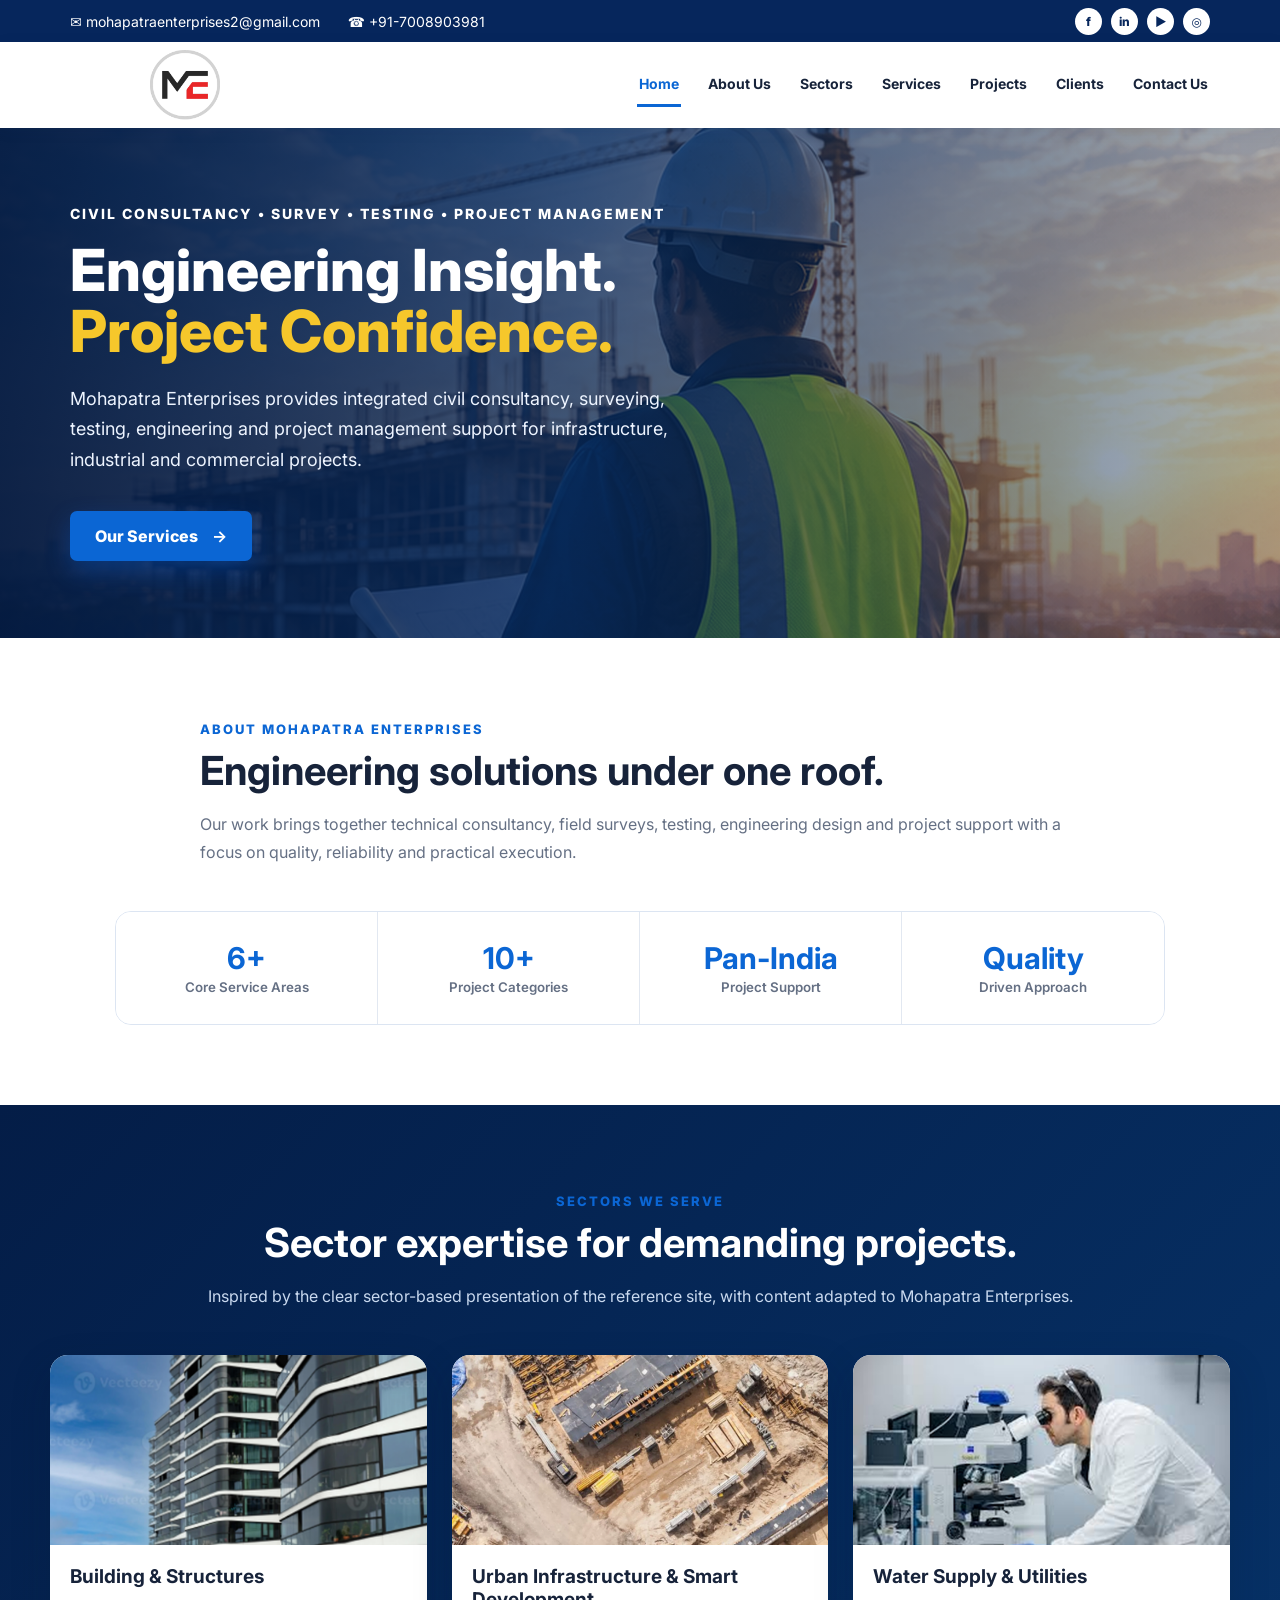
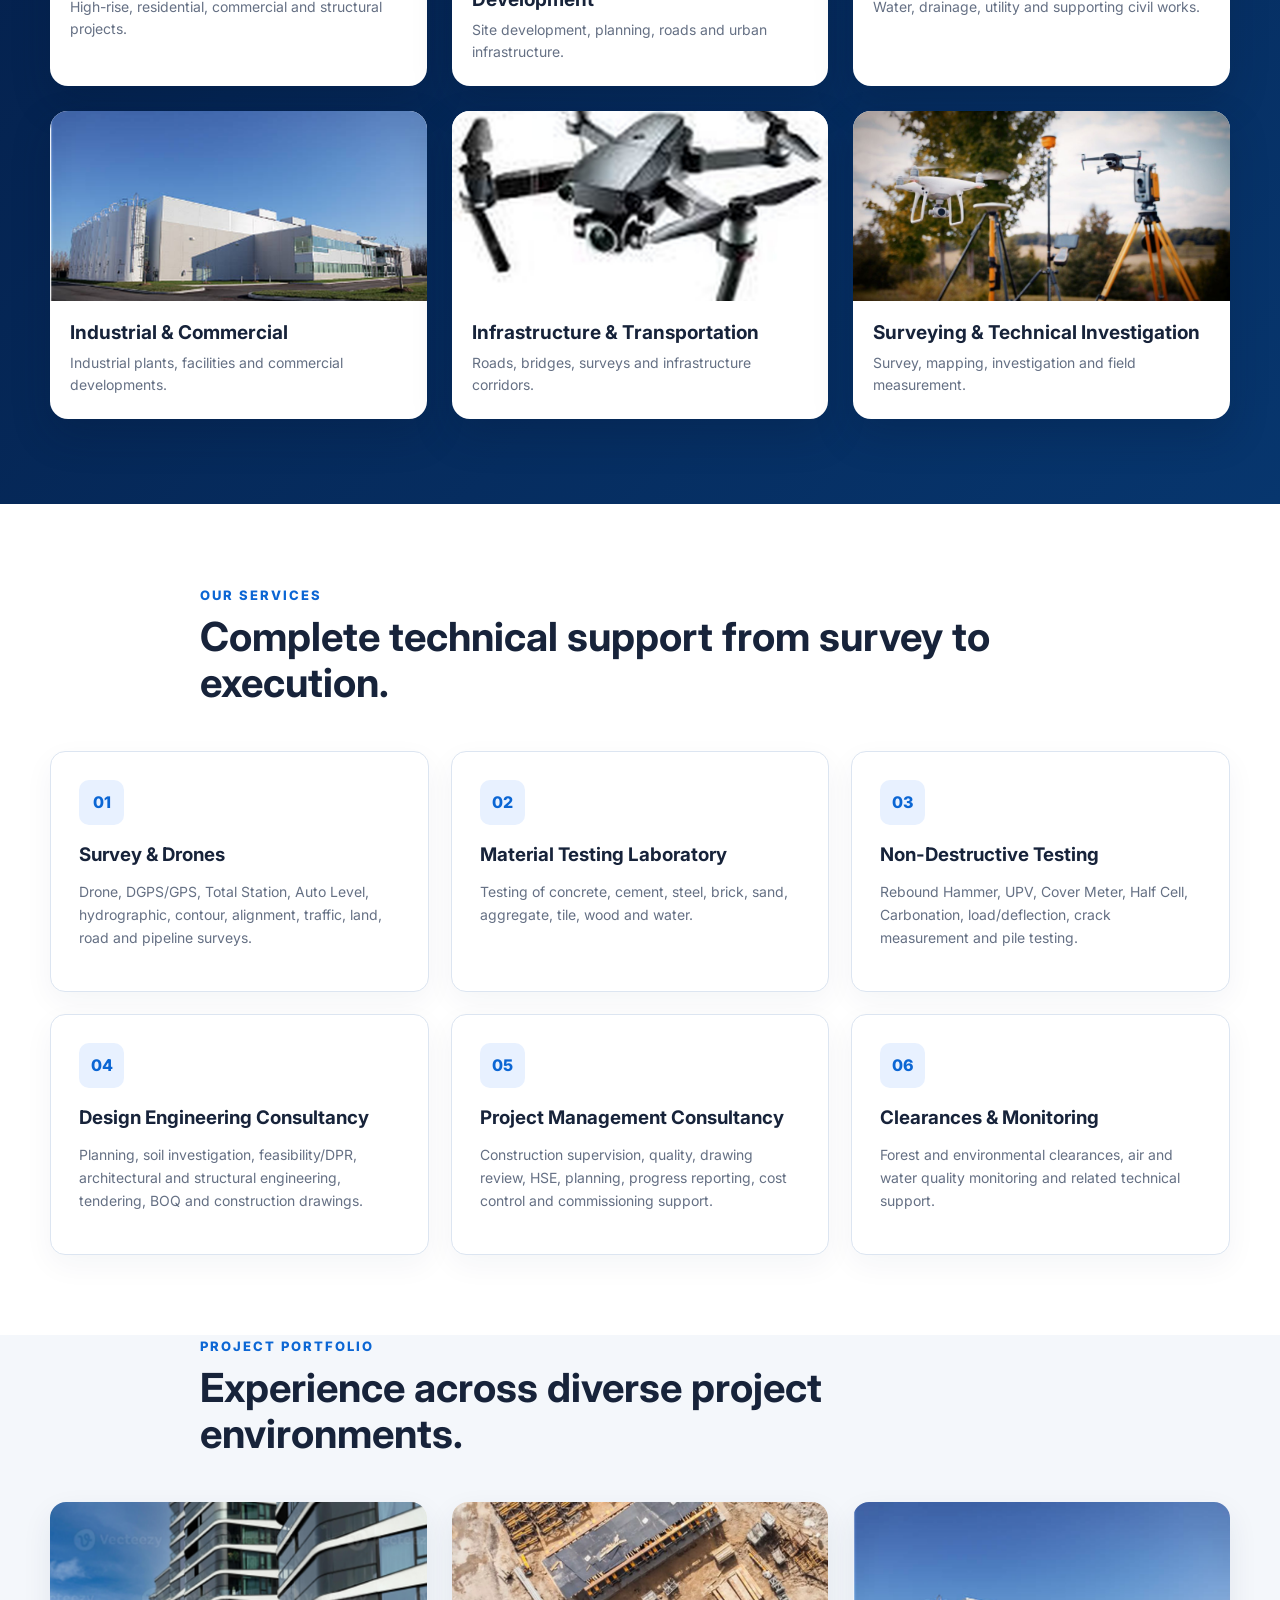
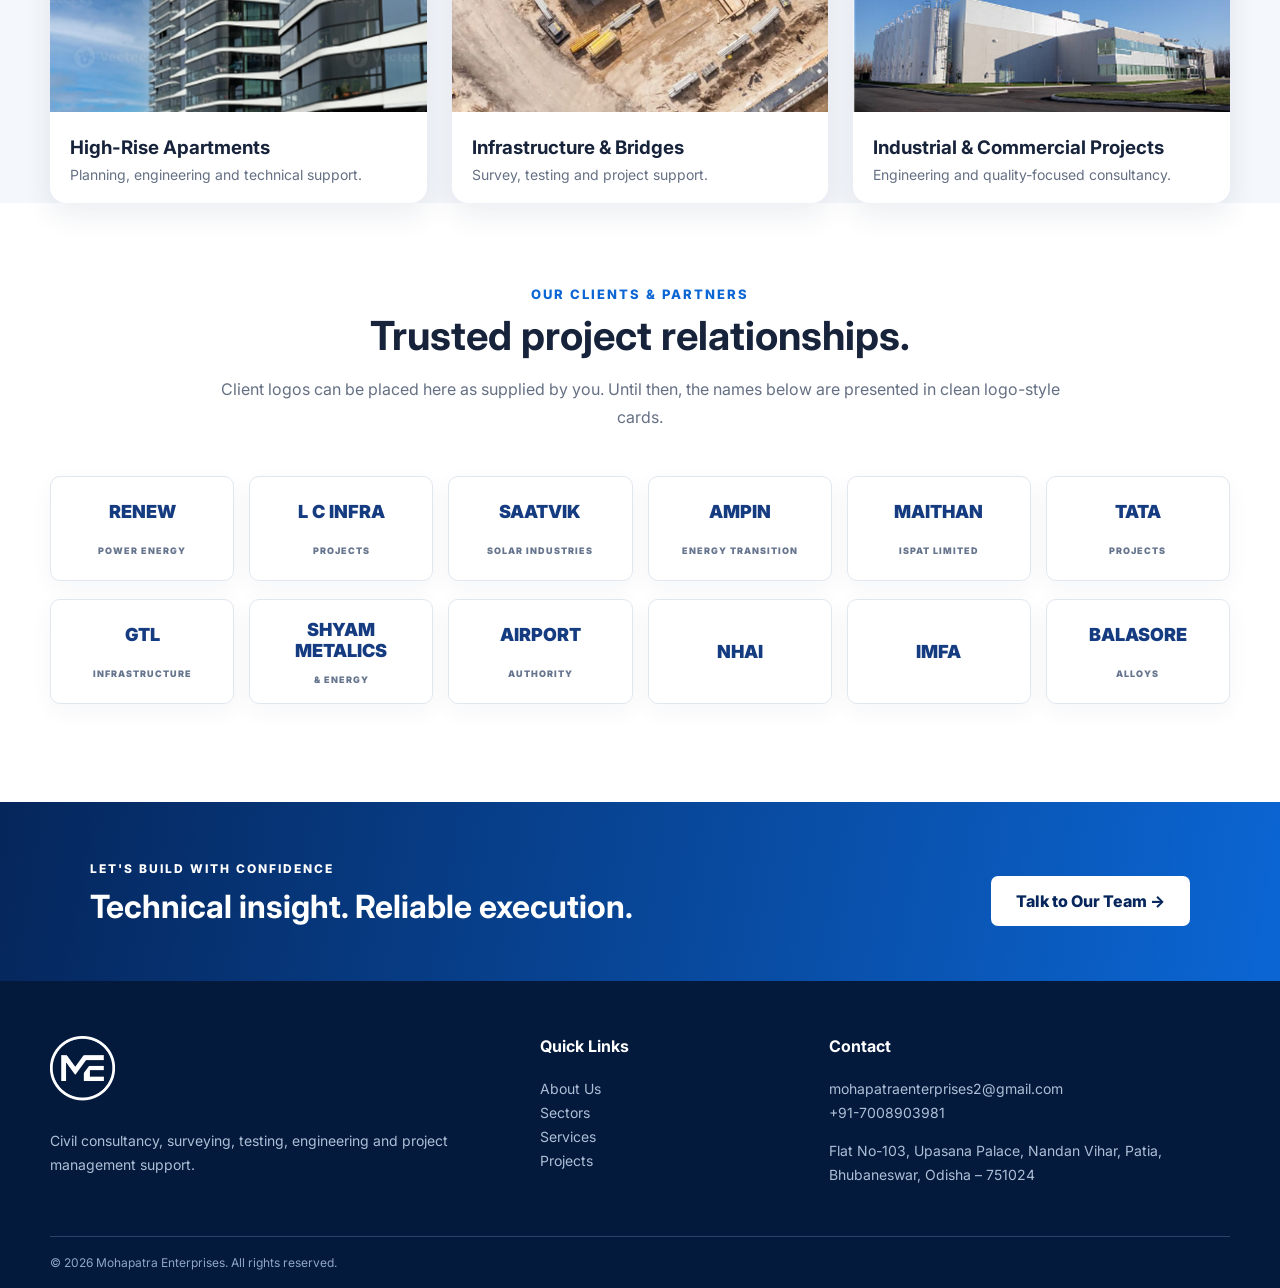
==== commit 3502fe6c: "add this things" ====
--- a/Index.html
+++ b/Index.html
@@ -1,25 +1,42 @@
-<!DOCTYPE html>
+<!doctype html>
 <html lang="en">
 <head>
-  <meta charset="UTF-8" />
-  <meta name="viewport" content="width=device-width, initial-scale=1.0" />
-  <title>Mohapatra Enterprises | Civil Consultancy</title>
-  <meta name="description" content="Mohapatra Enterprises — Civil consultancy, survey and drone services, material testing, NDT, design engineering, project management and clearances in Odisha." />
-  <link rel="preconnect" href="https://fonts.googleapis.com">
-  <link rel="preconnect" href="https://fonts.gstatic.com" crossorigin>
-  <link href="https://fonts.googleapis.com/css2?family=DM+Sans:wght@400;500;600;700&family=Manrope:wght@600;700;800&display=swap" rel="stylesheet">
-  <link rel="stylesheet" href="style.css" />
+<meta charset="utf-8">
+<meta name="viewport" content="width=device-width,initial-scale=1">
+<title>Mohapatra Enterprises | Civil Consultancy</title>
+<meta name="description" content="Mohapatra Enterprises provides civil consultancy, survey and drone services, material testing, NDT, design engineering, project management and clearances.">
+<link rel="preconnect" href="https://fonts.googleapis.com">
+<link rel="preconnect" href="https://fonts.gstatic.com" crossorigin>
+<link href="https://fonts.googleapis.com/css2?family=Inter:wght@400;500;600;700;800&display=swap" rel="stylesheet">
+<link rel="stylesheet" href="style.css">
 </head>
 <body>
+<div class="topbar">
+  <div class="top-inner">
+    <div class="contact-mini">
+      <a href="mailto:mohapatraenterprises2@gmail.com">✉ mohapatraenterprises2@gmail.com</a>
+      <a href="tel:+917008903981">☎ +91-7008903981</a>
+    </div>
+    <div class="social-mini" aria-label="Social links">
+      <span>f</span><span>in</span><span>▶</span><span>◎</span>
+    </div>
+  </div>
+</div>
+
 <header class="site-header">
-  <div class="container nav-wrap">
-    <a class="brand" href="#home" aria-label="Mohapatra Enterprises home">
-      <img class="brand-logo" src="assets/mohapatra-logo.png" alt="Mohapatra Enterprises logo" />
-      <span><strong>Mohapatra</strong><small>ENTERPRISES</small></span>
+  <div class="nav-inner">
+    <a class="brand" href="#home">
+      <img class="brand-logo" src="assets/mohapatra-logo.png" alt="Mohapatra Enterprises logo">
     </a>
-    <button class="menu-btn" aria-label="Open menu" aria-expanded="false">☰</button>
-    <nav class="nav" aria-label="Main navigation">
-      <a href="#home">Home</a><a href="#about">About</a><a href="#services">Services</a><a href="#projects">Projects</a><a href="#partners">Partners</a><a href="#contact" class="nav-cta">Contact Us</a>
+    <button class="menu-toggle" aria-label="Open menu">☰</button>
+    <nav class="main-nav">
+      <a class="active" href="#home">Home</a>
+      <a href="about.html">About Us</a>
+      <a href="sectors.html">Sectors</a>
+      <a href="services.html">Services</a>
+      <a href="projects.html">Projects</a>
+      <a href="clients.html">Clients</a>
+      <a href="contact.html">Contact Us</a>
     </nav>
   </div>
 </header>
@@ -27,45 +44,101 @@
 <main>
 <section id="home" class="hero">
   <div class="hero-image"></div><div class="hero-overlay"></div>
-  <div class="container hero-content">
+  <div class="hero-content">
     <div class="eyebrow">CIVIL CONSULTANCY • SURVEY • TESTING • PROJECT MANAGEMENT</div>
-    <h1>Engineering insight.<br><span>Project confidence.</span></h1>
-    <p>Mohapatra Enterprises delivers integrated civil consultancy, surveying, testing, engineering and project management support for infrastructure, industrial and commercial projects.</p>
-    <div class="hero-actions"><a class="btn btn-primary" href="#services">Explore Services</a><a class="btn btn-ghost" href="#contact">Talk to Our Team</a></div>
-    <div class="hero-points"><span>✓ Technical expertise</span><span>✓ Integrated project support</span><span>✓ Odisha based</span></div>
+    <h1>Engineering Insight.<br><span>Project Confidence.</span></h1>
+    <p>Mohapatra Enterprises provides integrated civil consultancy, surveying, testing, engineering and project management support for infrastructure, industrial and commercial projects.</p>
+    <a class="btn" href="services.html">Our Services <b>→</b></a>
   </div>
 </section>
 
-<section class="stats"><div class="container stats-grid"><div><strong>6</strong><span>Core service areas</span></div><div><strong>3</strong><span>Project categories</span></div><div><strong>10+</strong><span>Technical capabilities</span></div><div><strong>1</strong><span>Integrated consultancy partner</span></div></div></section>
+<section id="about" class="intro section">
+  <div class="section-head">
+    <span>ABOUT MOHAPATRA ENTERPRISES</span>
+    <h2>Engineering solutions under one roof.</h2>
+    <p>Our work brings together technical consultancy, field surveys, testing, engineering design and project support with a focus on quality, reliability and practical execution.</p>
+  </div>
+  <div class="stats">
+    <div><strong>6+</strong><small>Core Service Areas</small></div>
+    <div><strong>10+</strong><small>Project Categories</small></div>
+    <div><strong>Pan-India</strong><small>Project Support</small></div>
+    <div><strong>Quality</strong><small>Driven Approach</small></div>
+  </div>
+</section>
 
-<section id="about" class="section about"><div class="container two-col">
-  <div><div class="section-tag">ABOUT US</div><h2>Built around the needs of your project.</h2><p>Mohapatra Enterprises is a civil consultancy based in Bhubaneswar, Odisha, providing technical support across surveying, material testing, non-destructive testing, design engineering, project management and statutory clearances.</p><p>Our service mix is designed to support projects from early investigation and planning through design, construction supervision, quality checks and project documentation.</p><a class="text-link" href="#contact">Discuss your requirement →</a></div>
-  <div class="about-photo"><img src="assets/site-aerial.png" alt="Aerial project site view" loading="lazy"><div class="photo-card"><strong>Technical support</strong><span>From field data to project documentation</span></div></div>
-</div></section>
+<section id="sectors" class="sectors section-dark">
+  <div class="section-head light">
+    <span>SECTORS WE SERVE</span>
+    <h2>Sector expertise for demanding projects.</h2>
+    <p>Inspired by the clear sector-based presentation of the reference site, with content adapted to Mohapatra Enterprises.</p>
+  </div>
+  <div class="sector-grid">
+    <article class="sector-card"><img src="assets/high-rise.png" alt=""><h3>Building & Structures</h3><p>High-rise, residential, commercial and structural projects.</p></article>
+    <article class="sector-card"><img src="assets/site-aerial.png" alt=""><h3>Urban Infrastructure & Smart Development</h3><p>Site development, planning, roads and urban infrastructure.</p></article>
+    <article class="sector-card"><img src="assets/lab.jpg" alt=""><h3>Water Supply & Utilities</h3><p>Water, drainage, utility and supporting civil works.</p></article>
+    <article class="sector-card"><img src="assets/industrial.png" alt=""><h3>Industrial & Commercial</h3><p>Industrial plants, facilities and commercial developments.</p></article>
+    <article class="sector-card"><img src="assets/drone.jpg" alt=""><h3>Infrastructure & Transportation</h3><p>Roads, bridges, surveys and infrastructure corridors.</p></article>
+    <article class="sector-card"><img src="assets/survey.jpg" alt=""><h3>Surveying & Technical Investigation</h3><p>Survey, mapping, investigation and field measurement.</p></article>
+  </div>
+</section>
 
-<section id="services" class="section services"><div class="container"><div class="section-head"><div><div class="section-tag">OUR SERVICES</div><h2>One team. Multiple technical disciplines.</h2></div><p>Explore the service areas listed in the company profile.</p></div>
-<div class="service-grid">
-<article class="service-card"><img src="assets/drone.jpg" alt="Drone surveying equipment" loading="lazy"><div class="service-body"><span class="num">01</span><h3>Survey & Drones</h3><p>Drone, DGPS/GPS, Total Station, Auto Level, Hydrographic, LiDAR, contour, alignment, traffic, land, road and pipeline surveys.</p><details><summary>View capabilities</summary><p>AutoCAD drawing, LS/CS and volume calculation are also included.</p></details></div></article>
-<article class="service-card"><img src="assets/lab.jpg" alt="Laboratory testing" loading="lazy"><div class="service-body"><span class="num">02</span><h3>Material Testing Laboratory</h3><p>Testing support for concrete, cement, steel, brick, sand, aggregate, tile, wood and water.</p></div></article>
-<article class="service-card"><img src="assets/testing.jpg" alt="Engineering testing equipment" loading="lazy"><div class="service-body"><span class="num">03</span><h3>Non-Destructive Testing</h3><p>Rebound Hammer, UPV, cover meter/rebar locator, half-cell potential, carbonation, load/deflection, crack measurement and corrosion analysis.</p><details><summary>More NDT services</summary><p>Pile Integrity & Dynamic Test is also listed in the company profile.</p></details></div></article>
-<article class="service-card"><img src="assets/total-station.jpg" alt="Total station surveying instrument" loading="lazy"><div class="service-body"><span class="num">04</span><h3>Design Engineering Consultancy</h3><p>Planning, site development, soil investigation, feasibility/DPR, design & drawings, architectural and structural engineering.</p><details><summary>View capabilities</summary><p>Landscaping, town planning, tendering, estimation & BOQ, construction drawings, HVAC, fire fighting and air/water quality & chemical analysis.</p></details></div></article>
-<article class="service-card"><img src="assets/survey.jpg" alt="Survey team in the field" loading="lazy"><div class="service-body"><span class="num">05</span><h3>Project Management Consultancy</h3><p>Construction and quality supervision, drawing review, RA bill checking, HSE checking, planning, progress reporting and cost control.</p><details><summary>View capabilities</summary><p>Contract administration, procurement & commissioning support, as-built documentation and training.</p></details></div></article>
-<article class="service-card service-dark"><div class="service-icon">⌁</div><div class="service-body"><span class="num">06</span><h3>Clearances</h3><p>Support for Forest Clearance — Stage I & II, Environmental Clearance and Air & Water Quality Monitoring/Clearances.</p><a href="#contact" class="small-btn">Enquire about clearances →</a></div></article>
-</div></div></section>
+<section id="services" class="section">
+  <div class="section-head">
+    <span>OUR SERVICES</span><h2>Complete technical support from survey to execution.</h2>
+  </div>
+  <div class="service-grid">
+    <article class="service"><div class="icon">01</div><h3>Survey & Drones</h3><p>Drone, DGPS/GPS, Total Station, Auto Level, hydrographic, contour, alignment, traffic, land, road and pipeline surveys.</p></article>
+    <article class="service"><div class="icon">02</div><h3>Material Testing Laboratory</h3><p>Testing of concrete, cement, steel, brick, sand, aggregate, tile, wood and water.</p></article>
+    <article class="service"><div class="icon">03</div><h3>Non-Destructive Testing</h3><p>Rebound Hammer, UPV, Cover Meter, Half Cell, Carbonation, load/deflection, crack measurement and pile testing.</p></article>
+    <article class="service"><div class="icon">04</div><h3>Design Engineering Consultancy</h3><p>Planning, soil investigation, feasibility/DPR, architectural and structural engineering, tendering, BOQ and construction drawings.</p></article>
+    <article class="service"><div class="icon">05</div><h3>Project Management Consultancy</h3><p>Construction supervision, quality, drawing review, HSE, planning, progress reporting, cost control and commissioning support.</p></article>
+    <article class="service"><div class="icon">06</div><h3>Clearances & Monitoring</h3><p>Forest and environmental clearances, air and water quality monitoring and related technical support.</p></article>
+  </div>
+</section>
 
-<section id="projects" class="section projects"><div class="container"><div class="section-head"><div><div class="section-tag">PROJECT PORTFOLIO</div><h2>Experience across key project environments.</h2></div></div><div class="project-grid">
-<article class="project large"><img src="assets/high-rise.png" alt="High-rise building project" loading="lazy"><div><span>01</span><h3>High-Rise Apartments</h3></div></article>
-<article class="project"><img src="assets/hero-construction.png" alt="Infrastructure construction project" loading="lazy"><div><span>02</span><h3>Infrastructure & Bridges</h3></div></article>
-<article class="project"><img src="assets/industrial.png" alt="Industrial project" loading="lazy"><div><span>03</span><h3>Industrial & Commercial Projects</h3></div></article>
-</div></div></section>
+<section id="projects" class="projects section-light">
+  <div class="section-head"><span>PROJECT PORTFOLIO</span><h2>Experience across diverse project environments.</h2></div>
+  <div class="project-grid">
+    <div class="project"><img src="assets/high-rise.png" alt=""><div><h3>High-Rise Apartments</h3><p>Planning, engineering and technical support.</p></div></div>
+    <div class="project"><img src="assets/site-aerial.png" alt=""><div><h3>Infrastructure & Bridges</h3><p>Survey, testing and project support.</p></div></div>
+    <div class="project"><img src="assets/industrial.png" alt=""><div><h3>Industrial & Commercial Projects</h3><p>Engineering and quality-focused consultancy.</p></div></div>
+  </div>
+</section>
 
-<section id="partners" class="section partners"><div class="container"><div class="section-tag">TRUSTED PARTNERS / ORGANIZATIONS</div><h2>Working across diverse project ecosystems.</h2><div class="partner-list"><span>Renew Power Energy Pvt. Ltd.</span><span>L C Infra Projects Pvt. Ltd.</span><span>Saatvik Solar Industries Pvt. Ltd.</span><span>AMPIN Energy Transition</span><span>Maithan Ispat Limited</span><span>GTL Infrastructure Limited</span><span>Shyam Metalic & Energy Ltd.</span><span>Airport Authority</span><span>NHAI</span><span>TATA Projects</span><span>IMFA</span><span>Balasore Alloys Limited</span></div><p class="note">Organization names reproduced from the company profile supplied for this website.</p></div></section>
+<section id="clients" class="clients section">
+  <div class="section-head center"><span>OUR CLIENTS & PARTNERS</span><h2>Trusted project relationships.</h2><p>Client logos can be placed here as supplied by you. Until then, the names below are presented in clean logo-style cards.</p></div>
+  <div class="client-strip">
+    <div class="client-logo">RENEW<br><small>POWER ENERGY</small></div>
+    <div class="client-logo">L C INFRA<br><small>PROJECTS</small></div>
+    <div class="client-logo">SAATVIK<br><small>SOLAR INDUSTRIES</small></div>
+    <div class="client-logo">AMPIN<br><small>ENERGY TRANSITION</small></div>
+    <div class="client-logo">MAITHAN<br><small>ISPAT LIMITED</small></div>
+    <div class="client-logo">TATA<br><small>PROJECTS</small></div>
+  </div>
+  <div class="client-strip second">
+    <div class="client-logo">GTL<br><small>INFRASTRUCTURE</small></div>
+    <div class="client-logo">SHYAM METALICS<br><small>& ENERGY</small></div>
+    <div class="client-logo">AIRPORT<br><small>AUTHORITY</small></div>
+    <div class="client-logo">NHAI</div>
+    <div class="client-logo">IMFA</div>
+    <div class="client-logo">BALASORE<br><small>ALLOYS</small></div>
+  </div>
+</section>
 
-<section class="cta"><div class="container cta-inner"><div><div class="section-tag light">LET'S BUILD WITH CLARITY</div><h2>Have a project requirement?</h2><p>Share your requirement with our team and discuss the technical support you need.</p></div><a class="btn btn-light" href="#contact">Contact Mohapatra Enterprises</a></div></section>
+<section class="cta">
+  <div><span>LET'S BUILD WITH CONFIDENCE</span><h2>Technical insight. Reliable execution.</h2></div>
+  <a class="btn light-btn" href="contact.html">Talk to Our Team →</a>
+</section>
+</main>
 
-<section id="contact" class="section contact"><div class="container contact-grid"><div><div class="section-tag">CONTACT</div><h2>Let's discuss your next project.</h2><p>Reach Mohapatra Enterprises for civil consultancy, surveying, testing, engineering and project management requirements.</p><div class="contact-items"><a href="tel:+917008903981"><strong>Phone</strong><span>+91 70089 03981</span></a><a href="mailto:mohapatraenterprises2@gmail.com"><strong>Email</strong><span>mohapatraenterprises2@gmail.com</span></a><div><strong>Office</strong><span>Flat No-103, Upasana Palace, Nandan Vihar, Patia, Bhubaneswar, 751024, Odisha</span></div></div></div>
-<form id="contactForm" class="contact-form"><input type="text" id="name" placeholder="Your Name" required><input type="email" id="email" placeholder="Your Email" required><input type="text" id="subject" placeholder="Project / Service Requirement" required><textarea id="message" rows="5" placeholder="Tell us briefly about your requirement" required></textarea><button class="btn btn-primary" type="submit">Send Enquiry</button><p class="form-note">This form opens your email app with the enquiry prepared.</p></form></div></section>
-</main>
-<footer><div class="container footer-inner"><div><strong>Mohapatra Enterprises</strong><span>Civil Consultancy • Bhubaneswar, Odisha</span></div><div>© <span id="year"></span> Mohapatra Enterprises. All rights reserved.</div></div></footer>
+<footer id="contact" class="footer">
+  <div class="footer-grid">
+    <div><img class="footer-logo" src="assets/mohapatra-logo.png" alt=""><p>Civil consultancy, surveying, testing, engineering and project management support.</p></div>
+    <div><h4>Quick Links</h4><a href="about.html">About Us</a><a href="sectors.html">Sectors</a><a href="services.html">Services</a><a href="projects.html">Projects</a></div>
+    <div><h4>Contact</h4><a href="mailto:mohapatraenterprises2@gmail.com">mohapatraenterprises2@gmail.com</a><a href="tel:+917008903981">+91-7008903981</a><p>Flat No-103, Upasana Palace, Nandan Vihar, Patia, Bhubaneswar, Odisha – 751024</p></div>
+  </div>
+  <div class="copyright">© <span id="year"></span> Mohapatra Enterprises. All rights reserved.</div>
+</footer>
 <script src="script.js"></script>
-</body></html>
+</body>
+</html>
--- a/style.css
+++ b/style.css
@@ -1,4 +1,11 @@
-:root{--ink:#0d1b2a;--navy:#102a43;--blue:#1d5fa7;--cyan:#1aa7a1;--paper:#f5f7f9;--white:#fff;--muted:#617083;--line:#dfe5ea;--accent:#e8b04b;--shadow:0 18px 50px rgba(13,27,42,.10)}*{box-sizing:border-box}html{scroll-behavior:smooth}body{margin:0;font-family:'DM Sans',system-ui,sans-serif;color:var(--ink);background:var(--paper);line-height:1.65}h1,h2,h3,strong{font-family:Manrope,system-ui,sans-serif}h1,h2,h3,p{margin-top:0}.container{width:min(1140px,92%);margin:auto}.site-header{position:sticky;top:0;z-index:20;background:rgba(255,255,255,.94);backdrop-filter:blur(14px);border-bottom:1px solid rgba(13,27,42,.08)}.nav-wrap{height:78px;display:flex;align-items:center;justify-content:space-between}.brand{display:flex;align-items:center;gap:12px;text-decoration:none;color:var(--ink)}
-.brand-logo{width:52px!important;height:52px!important;max-width:52px!important;max-height:52px!important;min-width:52px!important;min-height:52px!important;object-fit:contain!important;display:block!important;flex:0 0 52px!important;position:relative!important}
-.brand-mark{width:44px;height:44px;border-radius:12px;background:linear-gradient(135deg,var(--navy),var(--cyan));color:#fff;display:grid;place-items:center;font:800 14px Manrope;box-shadow:0 8px 20px rgba(16,42,67,.18)}.brand strong{display:block;font-size:17px}.brand small{display:block;letter-spacing:2px;font-size:9px;color:var(--muted)}.nav{display:flex;align-items:center;gap:27px}.nav a{color:var(--ink);text-decoration:none;font-weight:600;font-size:14px}.nav a:hover{color:var(--blue)}.nav-cta{padding:11px 17px;border-radius:10px;background:var(--navy);color:#fff!important}.menu-btn{display:none;border:0;background:none;font-size:25px}.hero{min-height:690px;position:relative;display:flex;align-items:center;overflow:hidden;background:var(--navy)}.hero-image,.hero-overlay{position:absolute;inset:0}.hero-image{background:url('assets/professional-hero-bg.png') center/cover no-repeat;transform:scale(1.02)}.hero-overlay{background:linear-gradient(90deg,rgba(6,20,34,.96) 0%,rgba(6,20,34,.82) 46%,rgba(6,20,34,.20) 100%)}.hero-content{position:relative;color:#fff;padding:100px 0 90px;max-width:1140px}.eyebrow,.section-tag{font-size:12px;letter-spacing:2.3px;font-weight:800;color:var(--cyan);margin-bottom:17px}.hero .eyebrow{color:#8ce0db}.hero h1{font-size:clamp(45px,6vw,78px);line-height:1.02;max-width:760px;margin-bottom:25px;letter-spacing:-2.5px}.hero h1 span{color:#f3c66e}.hero p{max-width:690px;color:#d8e0e7;font-size:18px}.hero-actions{display:flex;gap:13px;margin:32px 0}.btn{display:inline-flex;justify-content:center;align-items:center;padding:14px 20px;border-radius:10px;text-decoration:none;font-weight:800;border:1px solid transparent;cursor:pointer;font-family:inherit}.btn-primary{background:var(--cyan);color:#062d2b}.btn-ghost{border-color:rgba(255,255,255,.35);color:#fff;background:rgba(255,255,255,.06)}.btn-light{background:#fff;color:var(--navy)}.hero-points{display:flex;gap:22px;flex-wrap:wrap;color:#c8d5df;font-size:13px}.stats{background:#fff;border-bottom:1px solid var(--line)}.stats-grid{display:grid;grid-template-columns:repeat(4,1fr)}.stats-grid>div{padding:25px 20px;border-right:1px solid var(--line)}.stats-grid>div:last-child{border-right:0}.stats strong{display:block;font-size:28px;color:var(--navy)}.stats span{font-size:12px;color:var(--muted)}.section{padding:100px 0}.two-col{display:grid;grid-template-columns:1fr 1fr;gap:75px;align-items:center}.section h2{font-size:clamp(34px,4vw,48px);line-height:1.12;letter-spacing:-1.5px;margin-bottom:20px}.section p{color:var(--muted)}.text-link{color:var(--blue);font-weight:800;text-decoration:none}.about-photo{position:relative}.about-photo img{width:100%;height:480px;object-fit:cover;border-radius:22px;box-shadow:var(--shadow)}.photo-card{position:absolute;left:-25px;bottom:25px;background:#fff;border-radius:14px;padding:17px 20px;box-shadow:var(--shadow);max-width:230px}.photo-card strong{display:block}.photo-card span{font-size:12px;color:var(--muted)}.services{background:#eaf0f3}.section-head{display:flex;justify-content:space-between;gap:30px;align-items:end;margin-bottom:38px}.section-head>p{max-width:350px;margin:0}.service-grid{display:grid;grid-template-columns:repeat(3,1fr);gap:20px}.service-card{background:#fff;border:1px solid var(--line);border-radius:18px;overflow:hidden;box-shadow:0 8px 30px rgba(13,27,42,.05);transition:.25s}.service-card:hover{transform:translateY(-5px);box-shadow:var(--shadow)}.service-card>img{width:100%;height:205px;object-fit:cover}.service-body{padding:22px}.num{font:800 12px Manrope;color:var(--cyan)}.service-body h3{font-size:21px;margin:8px 0 10px}.service-body p{font-size:14px;margin-bottom:0}.service-body details{margin-top:14px;font-size:13px;color:var(--muted)}summary{cursor:pointer;font-weight:800;color:var(--blue)}.service-dark{background:var(--navy);color:#fff;padding-top:0}.service-dark .service-body p{color:#cbd7df}.service-icon{font-size:70px;line-height:1;padding:25px 22px 0;color:#f3c66e}.small-btn{display:inline-block;margin-top:18px;color:#8ce0db;text-decoration:none;font-weight:800;font-size:13px}.projects{background:#fff}.project-grid{display:grid;grid-template-columns:1.35fr 1fr 1fr;gap:18px}.project{position:relative;min-height:330px;border-radius:18px;overflow:hidden;background:#111}.project.large{min-height:450px}.project img{width:100%;height:100%;position:absolute;inset:0;object-fit:cover}.project:after{content:'';position:absolute;inset:0;background:linear-gradient(0deg,rgba(7,18,29,.82),transparent 60%)}.project div{position:absolute;z-index:2;bottom:22px;left:22px;color:#fff}.project span{font-size:12px;color:#8ce0db}.project h3{margin:5px 0 0;font-size:21px}.partners{background:#f2f5f7}.partner-list{display:flex;flex-wrap:wrap;gap:10px;margin-top:25px}.partner-list span{background:#fff;border:1px solid var(--line);padding:11px 15px;border-radius:999px;font-size:13px;font-weight:600}.note{font-size:11px;margin-top:20px}.cta{background:linear-gradient(110deg,var(--navy),#154d69);color:#fff;padding:65px 0}.cta-inner{display:flex;justify-content:space-between;align-items:center;gap:30px}.cta h2{font-size:40px;margin-bottom:8px}.cta p{color:#cdd9e1;margin:0}.light{color:#8ce0db}.contact{background:#fff}.contact-grid{display:grid;grid-template-columns:1fr 1fr;gap:70px}.contact-items{display:grid;gap:14px;margin-top:30px}.contact-items a,.contact-items div{display:grid;gap:2px;padding:14px 0;border-bottom:1px solid var(--line);text-decoration:none;color:inherit}.contact-items span{color:var(--muted);font-size:14px}.contact-form{background:var(--paper);padding:28px;border-radius:18px;border:1px solid var(--line)}.contact-form input,.contact-form textarea{width:100%;border:1px solid #d4dce2;border-radius:10px;padding:13px 14px;margin-bottom:12px;font:inherit;background:#fff}.contact-form textarea{resize:vertical}.form-note{font-size:11px!important;margin:10px 0 0}.contact-form .btn{width:100%}footer{background:#071522;color:#cbd6df;padding:25px 0}.footer-inner{display:flex;justify-content:space-between;gap:20px;font-size:12px}.footer-inner strong{color:#fff;display:block}.footer-inner span{display:block;color:#9fb0bd}.footer-inner>div:last-child{align-self:end}header.site-header img.brand-logo{width:52px!important;height:52px!important;max-width:52px!important;max-height:52px!important;object-fit:contain!important}
-@media(max-width:900px){.nav{display:none;position:absolute;top:78px;left:0;right:0;background:#fff;padding:20px;flex-direction:column;align-items:stretch;border-bottom:1px solid var(--line)}.nav.open{display:flex}.menu-btn{display:block}.hero{min-height:650px}.two-col,.contact-grid{grid-template-columns:1fr}.service-grid{grid-template-columns:1fr 1fr}.project-grid{grid-template-columns:1fr 1fr}.project.large{min-height:350px;grid-column:1/-1}.stats-grid{grid-template-columns:1fr 1fr}.cta-inner{align-items:flex-start;flex-direction:column}}@media(max-width:600px){.section{padding:70px 0}.hero-content{padding:75px 0}.hero h1{font-size:44px}.hero p{font-size:16px}.hero-actions{flex-direction:column;max-width:260px}.service-grid,.project-grid{grid-template-columns:1fr}.project.large{grid-column:auto}.stats-grid{grid-template-columns:1fr 1fr}.stats-grid>div{padding:20px 12px}.section-head{display:block}.about-photo img{height:360px}.photo-card{left:12px}.footer-inner{display:block}.footer-inner>div:last-child{margin-top:15px}}
+:root{--navy:#06265c;--blue:#0b66d4;--gold:#f6c72b;--ink:#17233a;--muted:#657084;--soft:#f4f7fb;--white:#fff;--radius:16px}
+*{box-sizing:border-box}html{scroll-behavior:smooth}body{margin:0;font-family:Inter,system-ui,Arial,sans-serif;color:var(--ink);background:#fff}a{text-decoration:none;color:inherit}.topbar{background:var(--navy);color:#fff;font-size:14px}.top-inner{max-width:1180px;margin:auto;min-height:42px;display:flex;align-items:center;justify-content:space-between;padding:0 20px}.contact-mini{display:flex;gap:28px}.social-mini{display:flex;gap:9px}.social-mini span{width:27px;height:27px;border-radius:50%;display:grid;place-items:center;background:#fff;color:var(--navy);font-weight:800;font-size:12px}.site-header{background:#fff;position:sticky;top:0;z-index:20;box-shadow:0 3px 16px #0b25550f}.nav-inner{max-width:1180px;margin:auto;min-height:86px;display:flex;align-items:center;gap:35px;padding:8px 20px}.brand{display:flex;align-items:center;margin-right:auto}.brand-logo{width:230px!important;height:70px!important;max-width:230px!important;max-height:70px!important;object-fit:contain!important;display:block!important}.main-nav{display:flex;align-items:center;gap:25px;font-weight:700;font-size:14px}.main-nav a{padding:12px 2px;border-bottom:3px solid transparent}.main-nav a:hover,.main-nav a.active{color:var(--blue);border-color:var(--blue)}.menu-toggle{display:none;border:0;background:var(--blue);color:#fff;padding:10px 13px;border-radius:8px;font-size:20px}
+.hero{position:relative;min-height:510px;display:grid;align-items:center;overflow:hidden}.hero-image{position:absolute;inset:0;background:url("assets/professional-hero-bg.png") center/cover no-repeat}.hero-overlay{position:absolute;inset:0;background:linear-gradient(90deg,#041b43e8 0%,#082d62c4 45%,#071d3b55 100%)}.hero-content{position:relative;z-index:2;max-width:1180px;width:100%;margin:auto;padding:70px 20px;color:#fff}.eyebrow{font-size:14px;font-weight:800;letter-spacing:2px;margin-bottom:18px}.hero h1{font-size:58px;line-height:1.05;margin:0 0 22px;font-weight:800}.hero h1 span{color:var(--gold)}.hero p{max-width:650px;font-size:18px;line-height:1.7;color:#edf4ff}.btn{display:inline-flex;gap:14px;align-items:center;margin-top:18px;padding:15px 25px;background:var(--blue);color:#fff;border-radius:7px;font-weight:800;box-shadow:0 10px 24px #005bd955}.btn:hover{transform:translateY(-2px)}
+.section{padding:80px 20px}.section-light{background:var(--soft)}.section-head{max-width:880px;margin:0 auto 45px}.section-head>span{color:var(--blue);font-size:13px;font-weight:800;letter-spacing:2px}.section-head h2{font-size:40px;margin:10px 0 15px;line-height:1.15}.section-head p{color:var(--muted);line-height:1.75}.section-head.center{text-align:center}.stats{max-width:1050px;margin:auto;display:grid;grid-template-columns:repeat(4,1fr);border:1px solid #dce5f2;border-radius:16px;overflow:hidden}.stats div{padding:28px;text-align:center;background:#fff;border-right:1px solid #e2e8f1}.stats div:last-child{border:0}.stats strong{display:block;color:var(--blue);font-size:30px}.stats small{color:var(--muted);font-weight:600}
+.section-dark{padding:85px 20px;background:linear-gradient(135deg,#041d47,#07366e);color:#fff}.section-head.light{color:#fff;text-align:center}.section-head.light p{color:#c9d9ef}.sector-grid{max-width:1180px;margin:auto;display:grid;grid-template-columns:repeat(3,1fr);gap:25px}.sector-card{background:#fff;color:var(--ink);border-radius:18px;overflow:hidden;box-shadow:0 16px 38px #00163438}.sector-card img{width:100%;height:190px;display:block;object-fit:cover}.sector-card h3{margin:20px 20px 8px;font-size:19px}.sector-card p{margin:0 20px 22px;color:var(--muted);font-size:14px;line-height:1.6}
+.service-grid{max-width:1180px;margin:auto;display:grid;grid-template-columns:repeat(3,1fr);gap:22px}.service{padding:28px;border:1px solid #dce5f1;border-radius:15px;background:#fff;box-shadow:0 10px 30px #12315b0c}.icon{width:45px;height:45px;display:grid;place-items:center;border-radius:10px;background:#e8f1ff;color:var(--blue);font-weight:800}.service h3{margin:18px 0 9px}.service p{color:var(--muted);line-height:1.65;font-size:14px}
+.project-grid{max-width:1180px;margin:auto;display:grid;grid-template-columns:repeat(3,1fr);gap:25px}.project{background:#fff;border-radius:16px;overflow:hidden;box-shadow:0 12px 30px #12315b15}.project img{width:100%;height:210px;object-fit:cover}.project div{padding:20px}.project h3{margin:0 0 7px}.project p{margin:0;color:var(--muted);font-size:14px}
+.clients{background:#fff}.client-strip{max-width:1180px;margin:0 auto 18px;display:grid;grid-template-columns:repeat(6,1fr);gap:15px}.client-logo{min-height:105px;background:#fff;border:1px solid #e1e7f0;border-radius:10px;display:grid;place-items:center;text-align:center;padding:12px;font-weight:900;color:#153b80;box-shadow:0 7px 24px #102b550b;font-size:18px}.client-logo small{font-size:9px;letter-spacing:1px;color:#67768e}.cta{background:linear-gradient(100deg,#05265b,#0b66d4);color:#fff;padding:55px 20px;display:flex;justify-content:space-between;align-items:center;gap:25px}.cta>div{max-width:900px;margin-left:max(20px,calc((100vw - 1140px)/2))}.cta span{font-size:12px;letter-spacing:2px;font-weight:800}.cta h2{margin:10px 0 0;font-size:32px}.light-btn{background:#fff;color:var(--navy);margin-right:max(20px,calc((100vw - 1140px)/2));box-shadow:none}
+.footer{background:#031a3d;color:#d9e5f7;padding:55px 20px 0}.footer-grid{max-width:1180px;margin:auto;display:grid;grid-template-columns:1.3fr .7fr 1.2fr;gap:55px}.footer-logo{width:210px;height:65px;object-fit:contain;object-position:left center;filter:brightness(0) invert(1);margin-bottom:10px}.footer p,.footer a{display:block;color:#aebed5;font-size:14px;line-height:1.7}.footer h4{color:#fff;margin-top:0}.copyright{max-width:1180px;margin:35px auto 0;border-top:1px solid #29446b;padding:18px 0;color:#91a6c5;font-size:12px}
+@media(max-width:900px){.main-nav{display:none;position:absolute;left:0;right:0;top:86px;background:#fff;flex-direction:column;align-items:flex-start;padding:15px 25px;box-shadow:0 15px 30px #0002}.main-nav.open{display:flex}.menu-toggle{display:block}.nav-inner{min-height:75px}.brand-logo{width:200px!important;height:58px!important}.hero h1{font-size:43px}.sector-grid,.service-grid,.project-grid{grid-template-columns:1fr 1fr}.client-strip{grid-template-columns:repeat(3,1fr)}.stats{grid-template-columns:1fr 1fr}.footer-grid{grid-template-columns:1fr 1fr}.cta{flex-direction:column;align-items:flex-start}.light-btn{margin-left:20px}}
+@media(max-width:560px){.contact-mini{gap:8px;font-size:11px}.social-mini{display:none}.nav-inner{padding:6px 14px}.brand-logo{width:175px!important;height:54px!important}.hero{min-height:570px}.hero-content{padding:55px 20px}.hero h1{font-size:37px}.hero p{font-size:15px}.section{padding:60px 16px}.section-head h2{font-size:31px}.sector-grid,.service-grid,.project-grid,.client-strip{grid-template-columns:1fr}.stats{grid-template-columns:1fr 1fr}.footer-grid{grid-template-columns:1fr}}
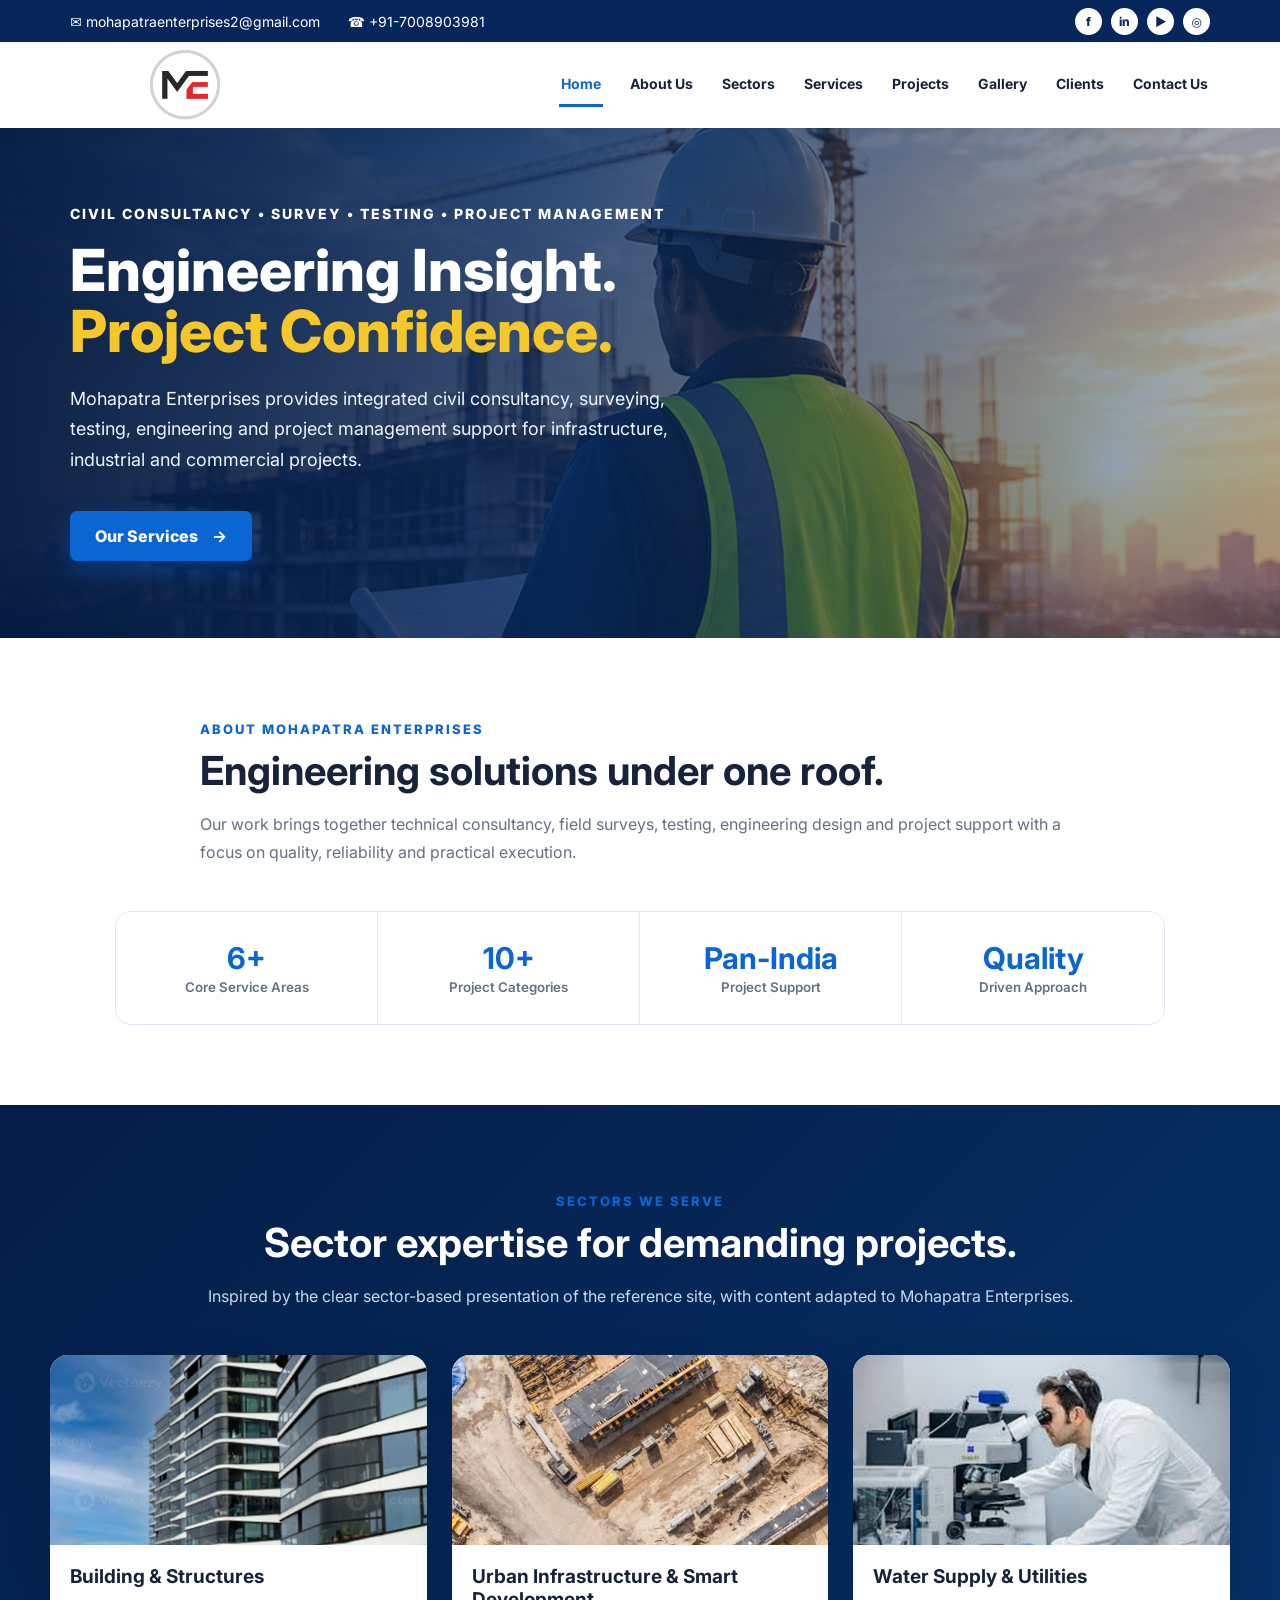
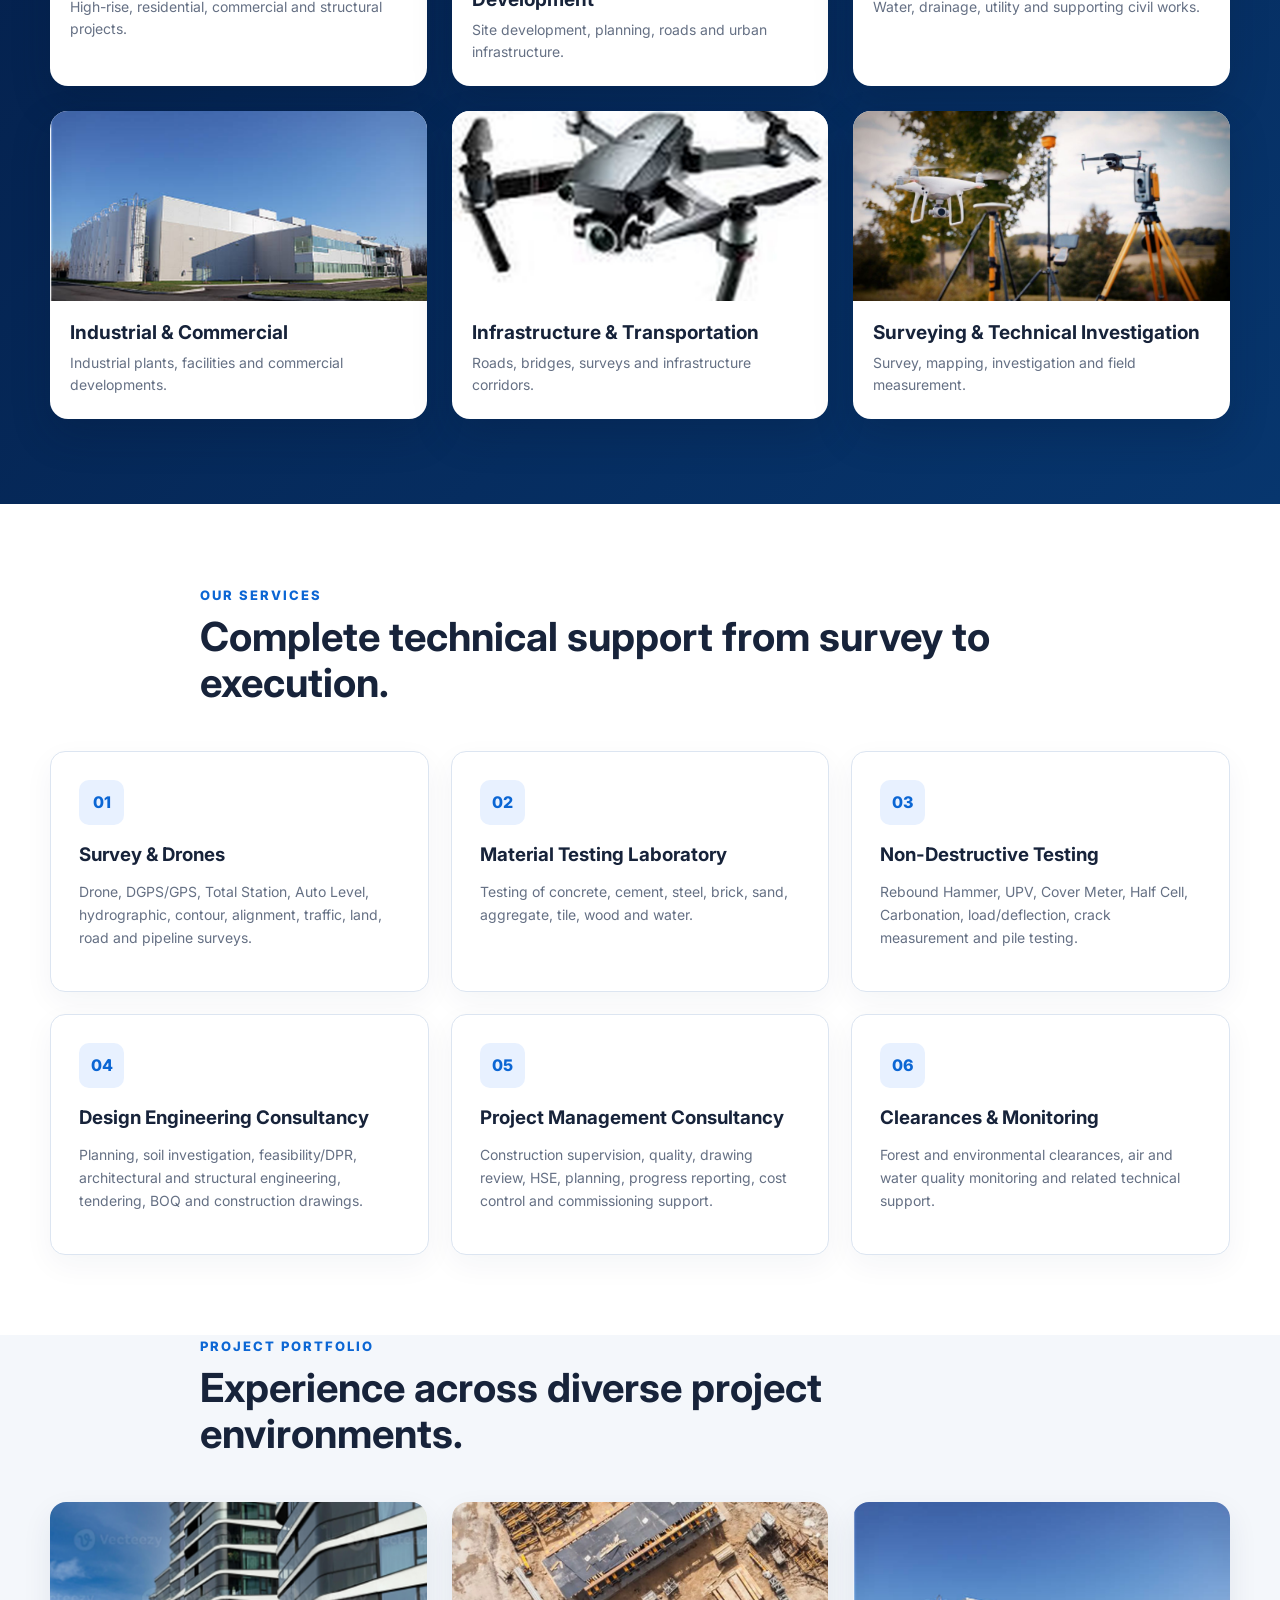
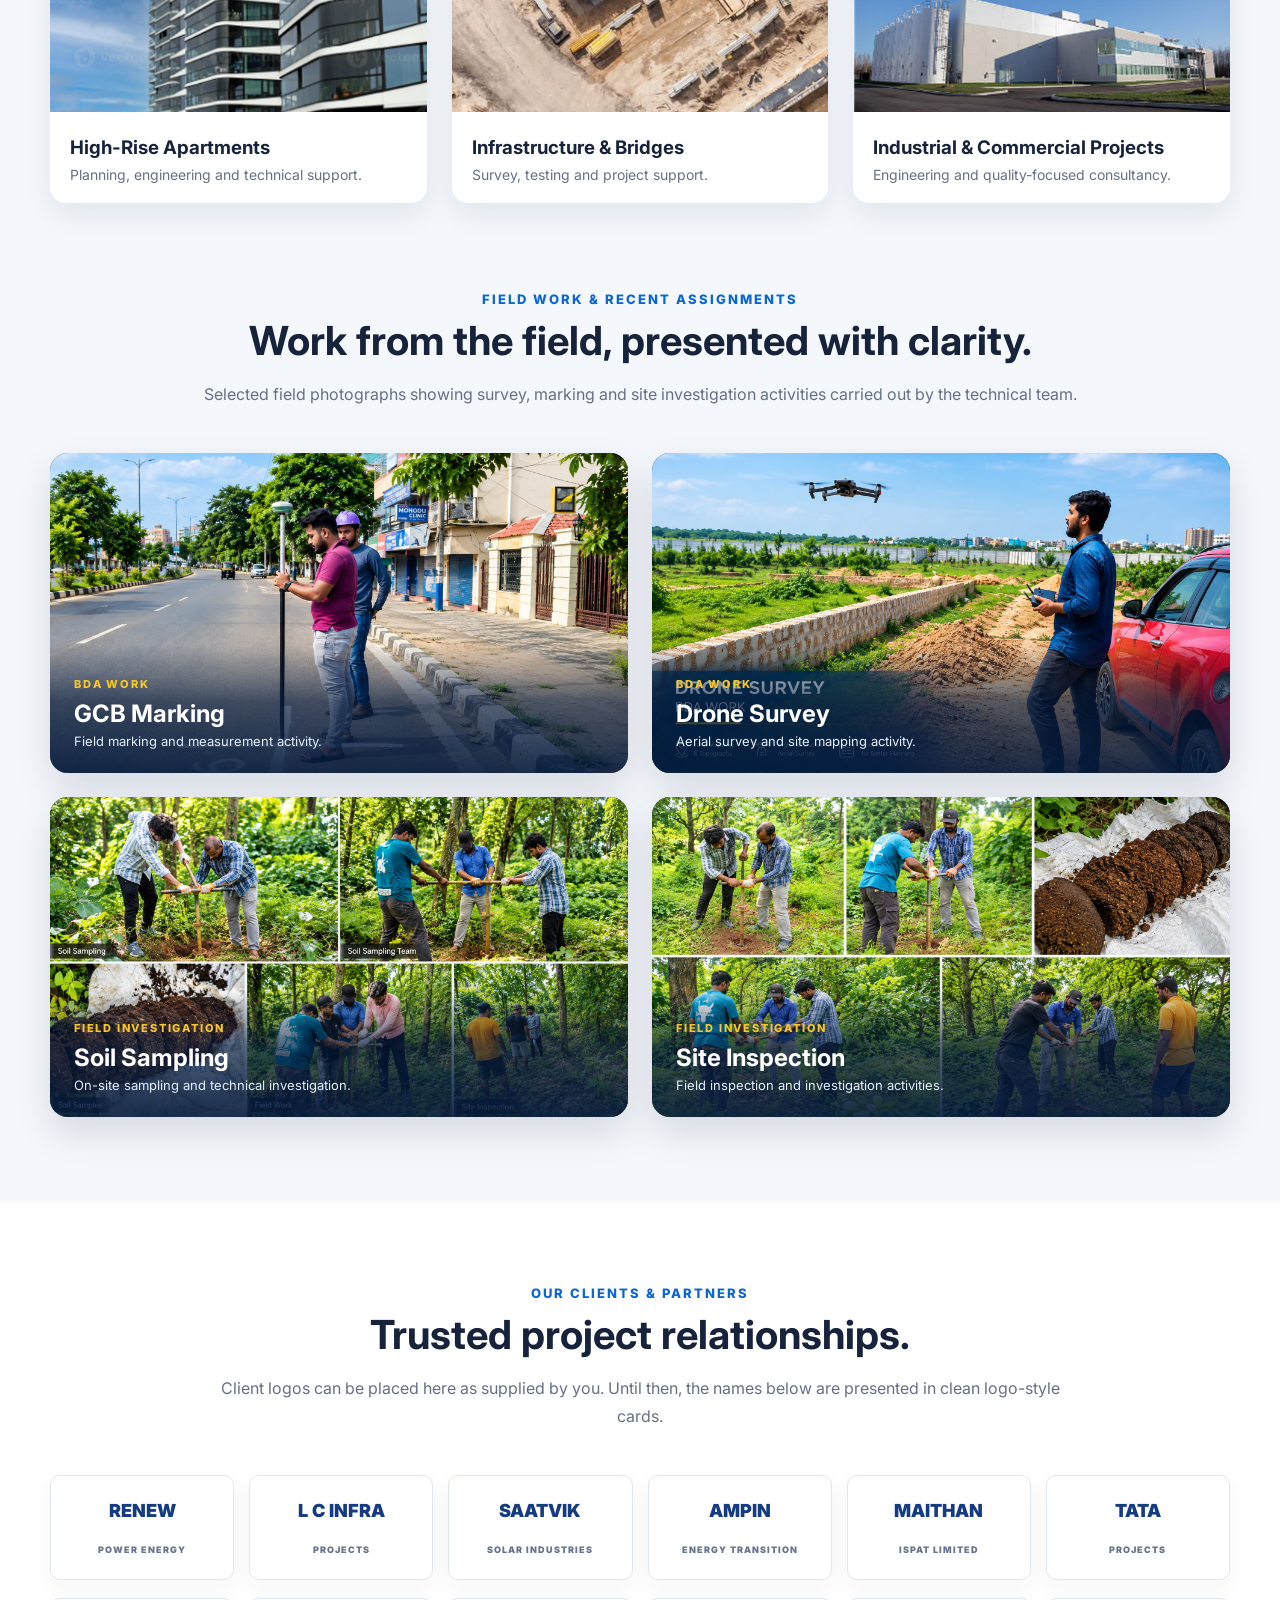
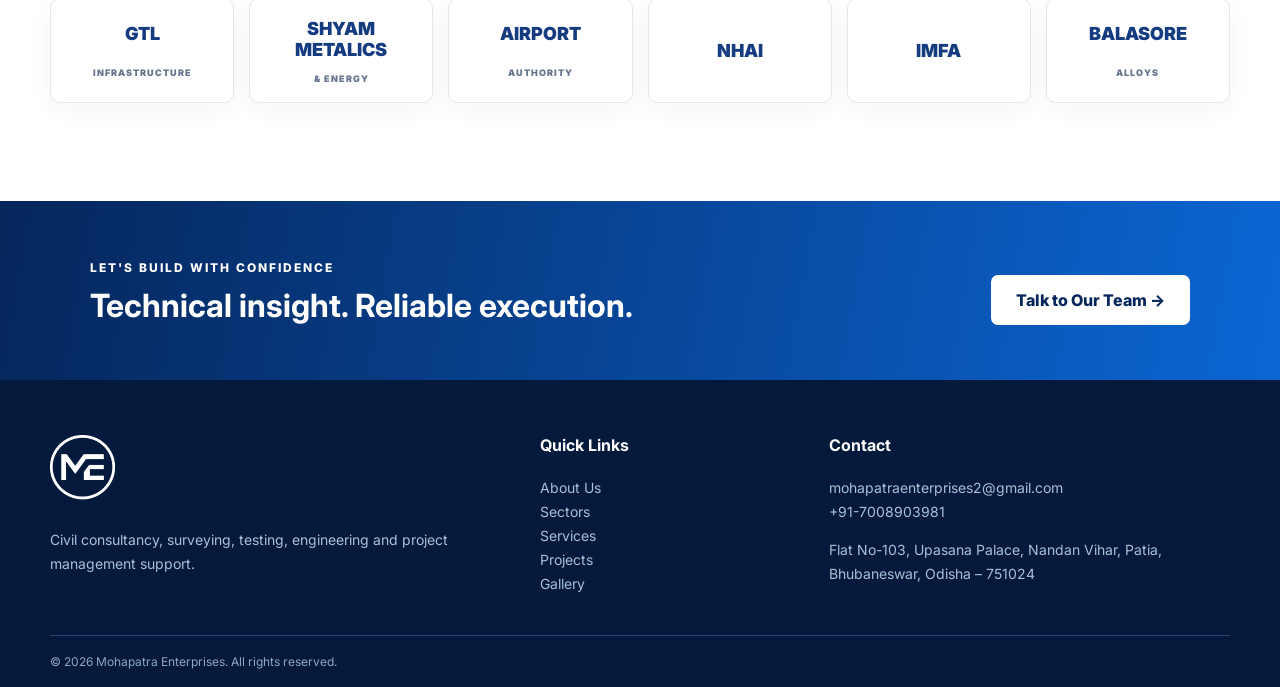
==== commit 899ebb94: "Add BDA survey and field work gallery" ====
--- a/Index.html
+++ b/Index.html
@@ -31,12 +31,13 @@
     <button class="menu-toggle" aria-label="Open menu">☰</button>
     <nav class="main-nav">
       <a class="active" href="#home">Home</a>
-      <a href="about.html">About Us</a>
-      <a href="sectors.html">Sectors</a>
-      <a href="services.html">Services</a>
-      <a href="projects.html">Projects</a>
-      <a href="clients.html">Clients</a>
-      <a href="contact.html">Contact Us</a>
+      <a href="#about">About Us</a>
+      <a href="#sectors">Sectors</a>
+      <a href="#services">Services</a>
+      <a href="#projects">Projects</a>
+      <a href="#gallery">Gallery</a>
+      <a href="#clients">Clients</a>
+      <a href="#contact">Contact Us</a>
     </nav>
   </div>
 </header>
@@ -48,7 +49,7 @@
     <div class="eyebrow">CIVIL CONSULTANCY • SURVEY • TESTING • PROJECT MANAGEMENT</div>
     <h1>Engineering Insight.<br><span>Project Confidence.</span></h1>
     <p>Mohapatra Enterprises provides integrated civil consultancy, surveying, testing, engineering and project management support for infrastructure, industrial and commercial projects.</p>
-    <a class="btn" href="services.html">Our Services <b>→</b></a>
+    <a class="btn" href="#services">Our Services <b>→</b></a>
   </div>
 </section>
 
@@ -105,6 +106,32 @@
   </div>
 </section>
 
+<section id="gallery" class="gallery section-light">
+  <div class="section-head center">
+    <span>FIELD WORK & RECENT ASSIGNMENTS</span>
+    <h2>Work from the field, presented with clarity.</h2>
+    <p>Selected field photographs showing survey, marking and site investigation activities carried out by the technical team.</p>
+  </div>
+  <div class="gallery-grid">
+    <article class="gallery-card wide-card">
+      <img src="assets/gallery-gcb-marking-bda.jpg" alt="GCB marking field work for BDA assignment" loading="lazy">
+      <div class="gallery-caption"><span>BDA WORK</span><h3>GCB Marking</h3><p>Field marking and measurement activity.</p></div>
+    </article>
+    <article class="gallery-card wide-card">
+      <img src="assets/gallery-drone-survey-bda.jpg" alt="Drone survey field work for BDA assignment" loading="lazy">
+      <div class="gallery-caption"><span>BDA WORK</span><h3>Drone Survey</h3><p>Aerial survey and site mapping activity.</p></div>
+    </article>
+    <article class="gallery-card">
+      <img src="assets/gallery-soil-sampling.jpg" alt="Soil sampling and field investigation team" loading="lazy">
+      <div class="gallery-caption"><span>FIELD INVESTIGATION</span><h3>Soil Sampling</h3><p>On-site sampling and technical investigation.</p></div>
+    </article>
+    <article class="gallery-card">
+      <img src="assets/gallery-site-investigation.jpg" alt="Site inspection and soil investigation field work" loading="lazy">
+      <div class="gallery-caption"><span>FIELD INVESTIGATION</span><h3>Site Inspection</h3><p>Field inspection and investigation activities.</p></div>
+    </article>
+  </div>
+</section>
+
 <section id="clients" class="clients section">
   <div class="section-head center"><span>OUR CLIENTS & PARTNERS</span><h2>Trusted project relationships.</h2><p>Client logos can be placed here as supplied by you. Until then, the names below are presented in clean logo-style cards.</p></div>
   <div class="client-strip">
@@ -127,14 +154,14 @@
 
 <section class="cta">
   <div><span>LET'S BUILD WITH CONFIDENCE</span><h2>Technical insight. Reliable execution.</h2></div>
-  <a class="btn light-btn" href="contact.html">Talk to Our Team →</a>
+  <a class="btn light-btn" href="#contact">Talk to Our Team →</a>
 </section>
 </main>
 
 <footer id="contact" class="footer">
   <div class="footer-grid">
     <div><img class="footer-logo" src="assets/mohapatra-logo.png" alt=""><p>Civil consultancy, surveying, testing, engineering and project management support.</p></div>
-    <div><h4>Quick Links</h4><a href="about.html">About Us</a><a href="sectors.html">Sectors</a><a href="services.html">Services</a><a href="projects.html">Projects</a></div>
+    <div><h4>Quick Links</h4><a href="#about">About Us</a><a href="#sectors">Sectors</a><a href="#services">Services</a><a href="#projects">Projects</a><a href="#gallery">Gallery</a></div>
     <div><h4>Contact</h4><a href="mailto:mohapatraenterprises2@gmail.com">mohapatraenterprises2@gmail.com</a><a href="tel:+917008903981">+91-7008903981</a><p>Flat No-103, Upasana Palace, Nandan Vihar, Patia, Bhubaneswar, Odisha – 751024</p></div>
   </div>
   <div class="copyright">© <span id="year"></span> Mohapatra Enterprises. All rights reserved.</div>
--- a/style.css
+++ b/style.css
@@ -5,7 +5,7 @@
 .section-dark{padding:85px 20px;background:linear-gradient(135deg,#041d47,#07366e);color:#fff}.section-head.light{color:#fff;text-align:center}.section-head.light p{color:#c9d9ef}.sector-grid{max-width:1180px;margin:auto;display:grid;grid-template-columns:repeat(3,1fr);gap:25px}.sector-card{background:#fff;color:var(--ink);border-radius:18px;overflow:hidden;box-shadow:0 16px 38px #00163438}.sector-card img{width:100%;height:190px;display:block;object-fit:cover}.sector-card h3{margin:20px 20px 8px;font-size:19px}.sector-card p{margin:0 20px 22px;color:var(--muted);font-size:14px;line-height:1.6}
 .service-grid{max-width:1180px;margin:auto;display:grid;grid-template-columns:repeat(3,1fr);gap:22px}.service{padding:28px;border:1px solid #dce5f1;border-radius:15px;background:#fff;box-shadow:0 10px 30px #12315b0c}.icon{width:45px;height:45px;display:grid;place-items:center;border-radius:10px;background:#e8f1ff;color:var(--blue);font-weight:800}.service h3{margin:18px 0 9px}.service p{color:var(--muted);line-height:1.65;font-size:14px}
 .project-grid{max-width:1180px;margin:auto;display:grid;grid-template-columns:repeat(3,1fr);gap:25px}.project{background:#fff;border-radius:16px;overflow:hidden;box-shadow:0 12px 30px #12315b15}.project img{width:100%;height:210px;object-fit:cover}.project div{padding:20px}.project h3{margin:0 0 7px}.project p{margin:0;color:var(--muted);font-size:14px}
-.clients{background:#fff}.client-strip{max-width:1180px;margin:0 auto 18px;display:grid;grid-template-columns:repeat(6,1fr);gap:15px}.client-logo{min-height:105px;background:#fff;border:1px solid #e1e7f0;border-radius:10px;display:grid;place-items:center;text-align:center;padding:12px;font-weight:900;color:#153b80;box-shadow:0 7px 24px #102b550b;font-size:18px}.client-logo small{font-size:9px;letter-spacing:1px;color:#67768e}.cta{background:linear-gradient(100deg,#05265b,#0b66d4);color:#fff;padding:55px 20px;display:flex;justify-content:space-between;align-items:center;gap:25px}.cta>div{max-width:900px;margin-left:max(20px,calc((100vw - 1140px)/2))}.cta span{font-size:12px;letter-spacing:2px;font-weight:800}.cta h2{margin:10px 0 0;font-size:32px}.light-btn{background:#fff;color:var(--navy);margin-right:max(20px,calc((100vw - 1140px)/2));box-shadow:none}
+.gallery{padding:85px 20px;background:var(--soft)}.gallery-grid{max-width:1180px;margin:auto;display:grid;grid-template-columns:repeat(2,1fr);gap:24px}.gallery-card{position:relative;min-height:280px;border-radius:18px;overflow:hidden;background:#0b2550;box-shadow:0 16px 38px #00163420}.gallery-card img{width:100%;height:320px;display:block;object-fit:cover;transition:transform .45s ease}.gallery-card:hover img{transform:scale(1.04)}.gallery-caption{position:absolute;left:0;right:0;bottom:0;padding:28px 24px 22px;color:#fff;background:linear-gradient(0deg,#041a3ce8 0%,#041a3caa 55%,transparent 100%)}.gallery-caption span{font-size:11px;letter-spacing:1.8px;font-weight:800;color:#f6c72b}.gallery-caption h3{margin:7px 0 4px;font-size:24px}.gallery-caption p{margin:0;color:#e4edf9;font-size:13px;line-height:1.5}.clients{background:#fff}.client-strip{max-width:1180px;margin:0 auto 18px;display:grid;grid-template-columns:repeat(6,1fr);gap:15px}.client-logo{min-height:105px;background:#fff;border:1px solid #e1e7f0;border-radius:10px;display:grid;place-items:center;text-align:center;padding:12px;font-weight:900;color:#153b80;box-shadow:0 7px 24px #102b550b;font-size:18px}.client-logo small{font-size:9px;letter-spacing:1px;color:#67768e}.cta{background:linear-gradient(100deg,#05265b,#0b66d4);color:#fff;padding:55px 20px;display:flex;justify-content:space-between;align-items:center;gap:25px}.cta>div{max-width:900px;margin-left:max(20px,calc((100vw - 1140px)/2))}.cta span{font-size:12px;letter-spacing:2px;font-weight:800}.cta h2{margin:10px 0 0;font-size:32px}.light-btn{background:#fff;color:var(--navy);margin-right:max(20px,calc((100vw - 1140px)/2));box-shadow:none}
 .footer{background:#031a3d;color:#d9e5f7;padding:55px 20px 0}.footer-grid{max-width:1180px;margin:auto;display:grid;grid-template-columns:1.3fr .7fr 1.2fr;gap:55px}.footer-logo{width:210px;height:65px;object-fit:contain;object-position:left center;filter:brightness(0) invert(1);margin-bottom:10px}.footer p,.footer a{display:block;color:#aebed5;font-size:14px;line-height:1.7}.footer h4{color:#fff;margin-top:0}.copyright{max-width:1180px;margin:35px auto 0;border-top:1px solid #29446b;padding:18px 0;color:#91a6c5;font-size:12px}
-@media(max-width:900px){.main-nav{display:none;position:absolute;left:0;right:0;top:86px;background:#fff;flex-direction:column;align-items:flex-start;padding:15px 25px;box-shadow:0 15px 30px #0002}.main-nav.open{display:flex}.menu-toggle{display:block}.nav-inner{min-height:75px}.brand-logo{width:200px!important;height:58px!important}.hero h1{font-size:43px}.sector-grid,.service-grid,.project-grid{grid-template-columns:1fr 1fr}.client-strip{grid-template-columns:repeat(3,1fr)}.stats{grid-template-columns:1fr 1fr}.footer-grid{grid-template-columns:1fr 1fr}.cta{flex-direction:column;align-items:flex-start}.light-btn{margin-left:20px}}
-@media(max-width:560px){.contact-mini{gap:8px;font-size:11px}.social-mini{display:none}.nav-inner{padding:6px 14px}.brand-logo{width:175px!important;height:54px!important}.hero{min-height:570px}.hero-content{padding:55px 20px}.hero h1{font-size:37px}.hero p{font-size:15px}.section{padding:60px 16px}.section-head h2{font-size:31px}.sector-grid,.service-grid,.project-grid,.client-strip{grid-template-columns:1fr}.stats{grid-template-columns:1fr 1fr}.footer-grid{grid-template-columns:1fr}}
+@media(max-width:900px){.main-nav{display:none;position:absolute;left:0;right:0;top:86px;background:#fff;flex-direction:column;align-items:flex-start;padding:15px 25px;box-shadow:0 15px 30px #0002}.main-nav.open{display:flex}.menu-toggle{display:block}.nav-inner{min-height:75px}.brand-logo{width:200px!important;height:58px!important}.hero h1{font-size:43px}.sector-grid,.service-grid,.project-grid,.gallery-grid{grid-template-columns:1fr 1fr}.client-strip{grid-template-columns:repeat(3,1fr)}.stats{grid-template-columns:1fr 1fr}.footer-grid{grid-template-columns:1fr 1fr}.cta{flex-direction:column;align-items:flex-start}.light-btn{margin-left:20px}}
+@media(max-width:560px){.contact-mini{gap:8px;font-size:11px}.social-mini{display:none}.nav-inner{padding:6px 14px}.brand-logo{width:175px!important;height:54px!important}.hero{min-height:570px}.hero-content{padding:55px 20px}.hero h1{font-size:37px}.hero p{font-size:15px}.section{padding:60px 16px}.section-head h2{font-size:31px}.sector-grid,.service-grid,.project-grid,.gallery-grid,.client-strip{grid-template-columns:1fr}.stats{grid-template-columns:1fr 1fr}.footer-grid{grid-template-columns:1fr}}
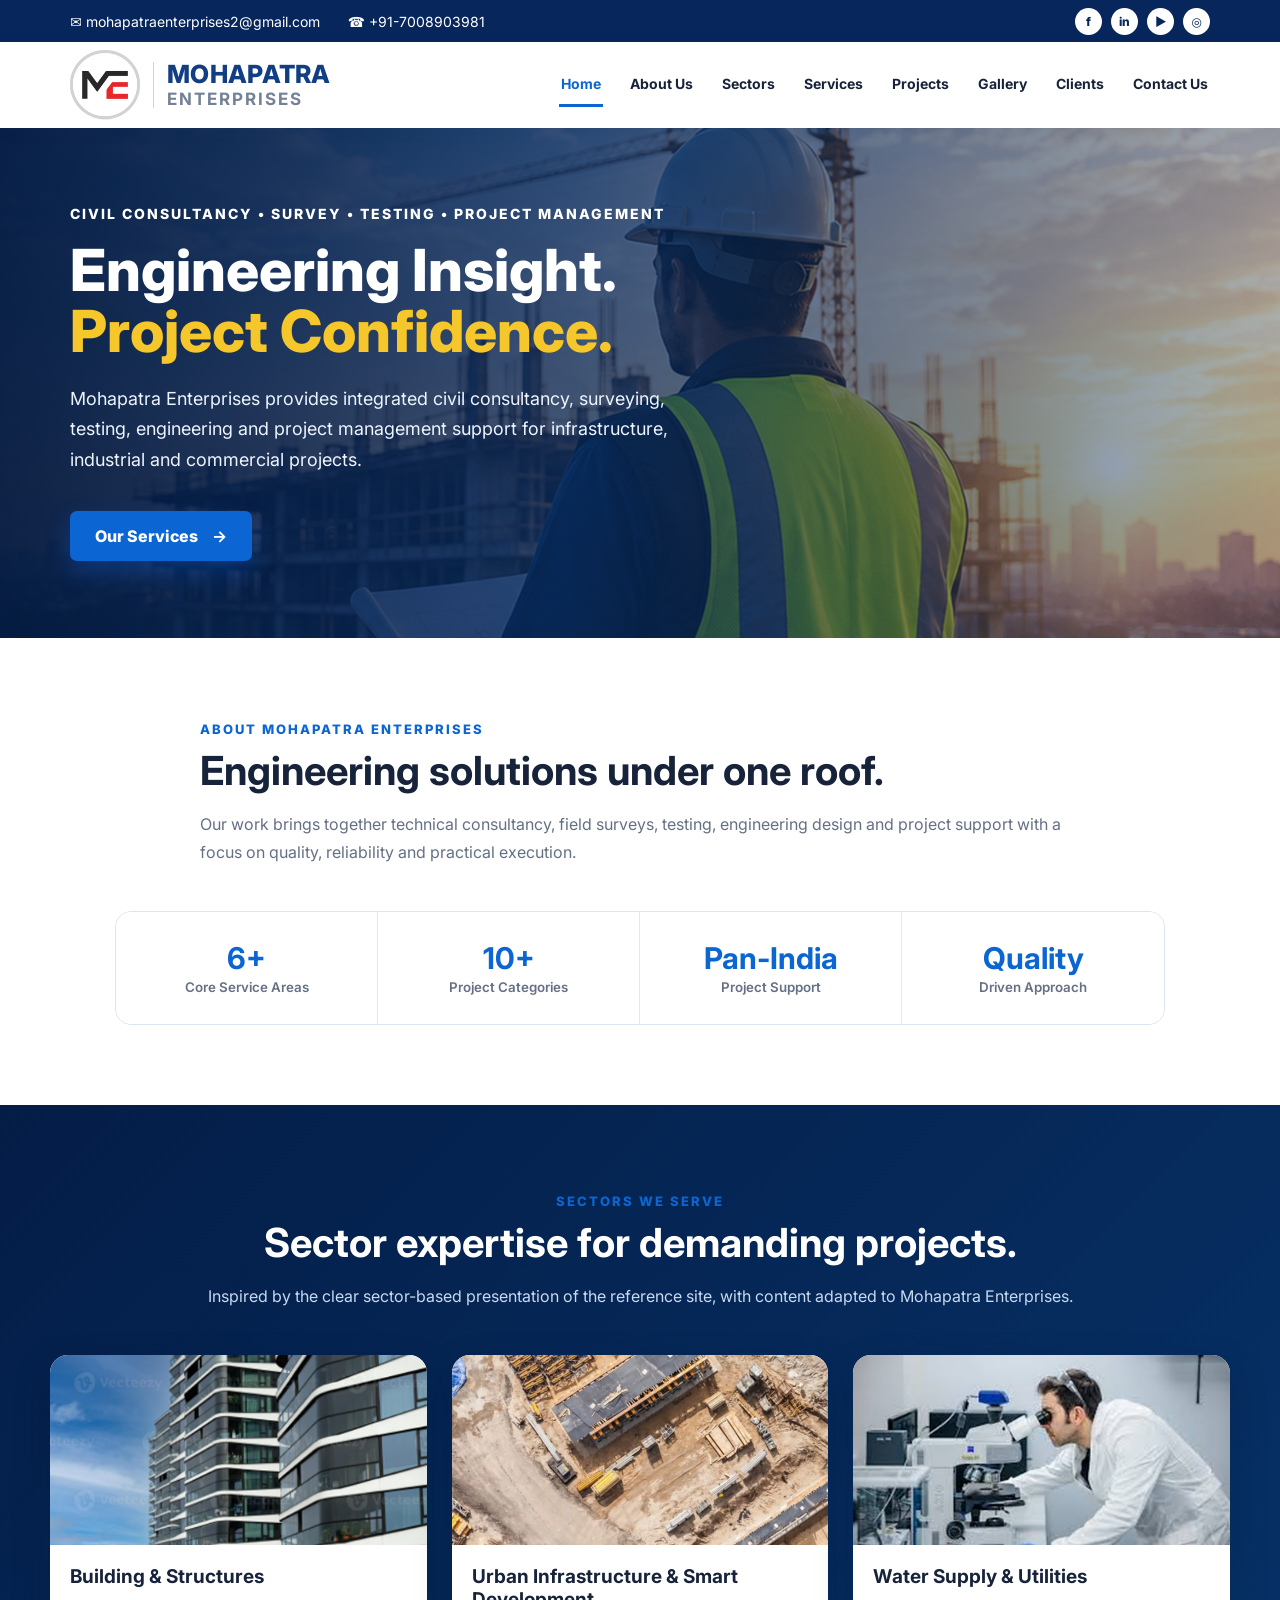
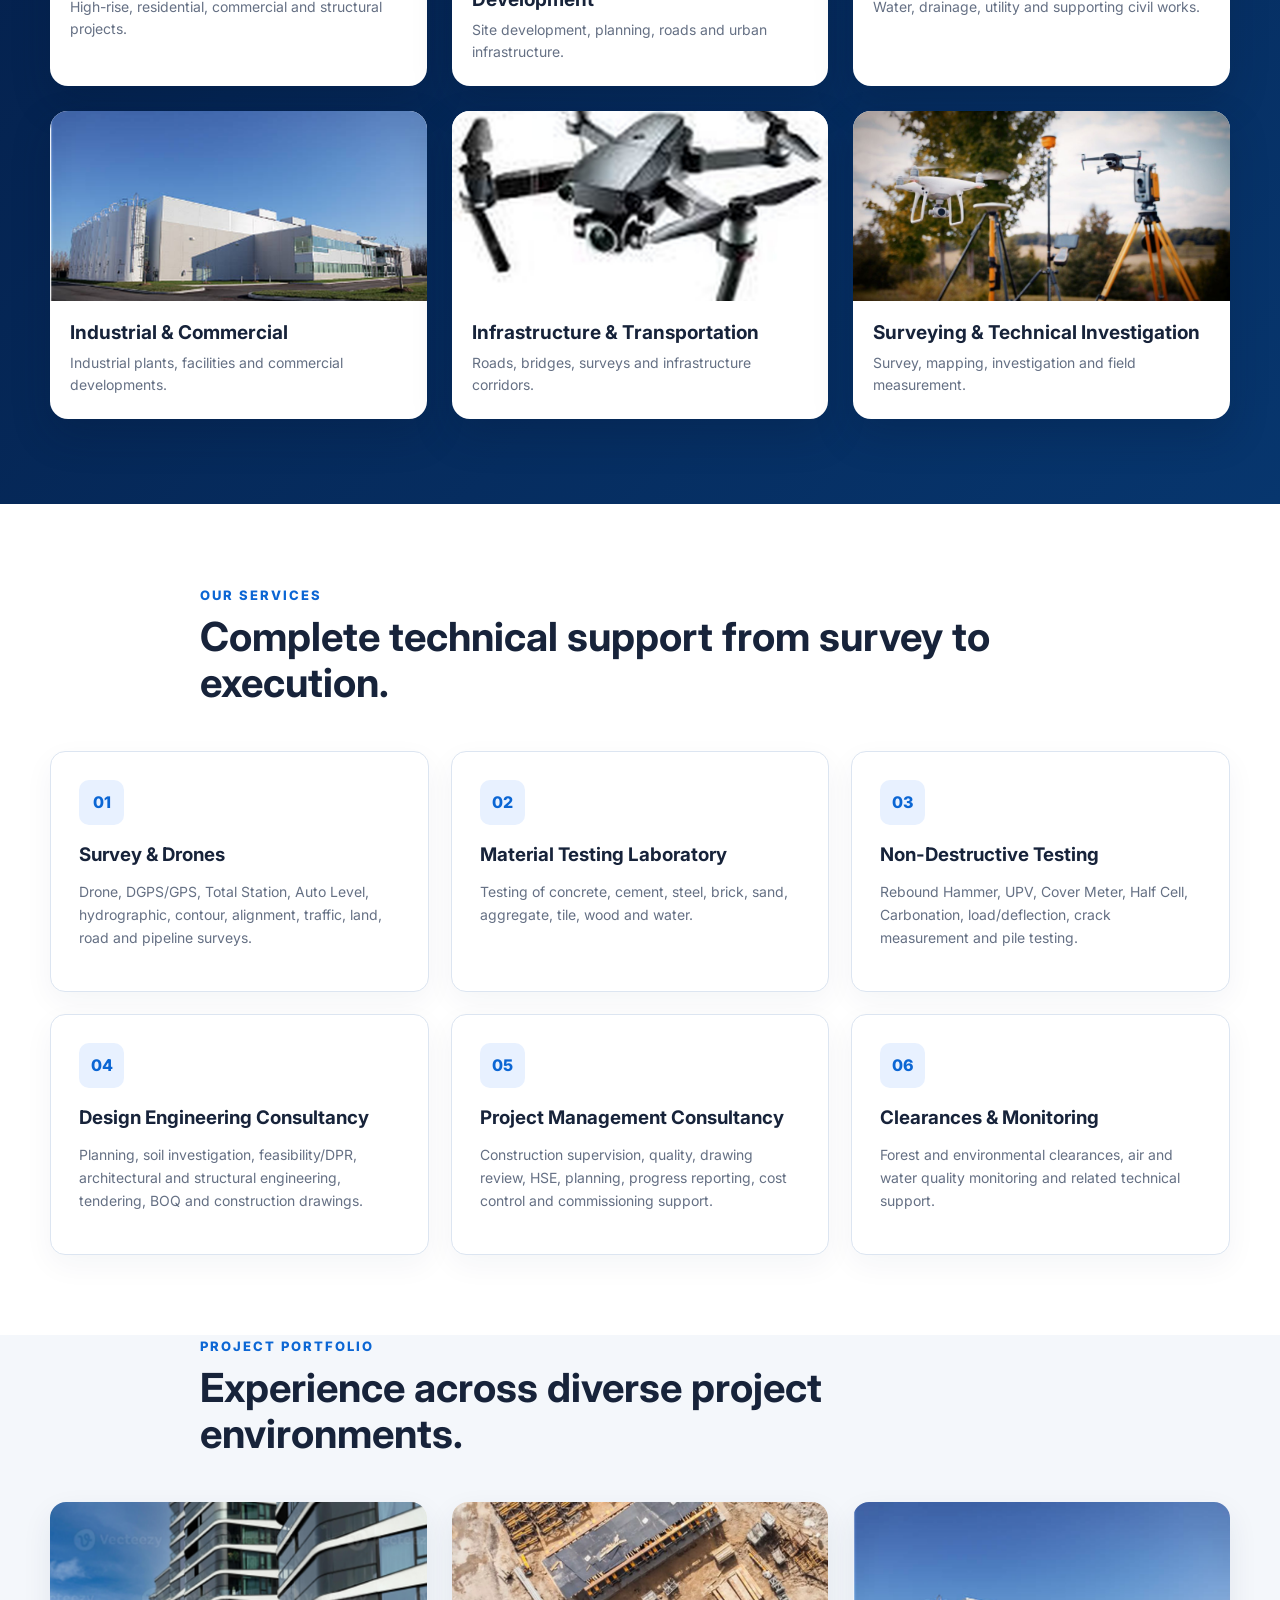
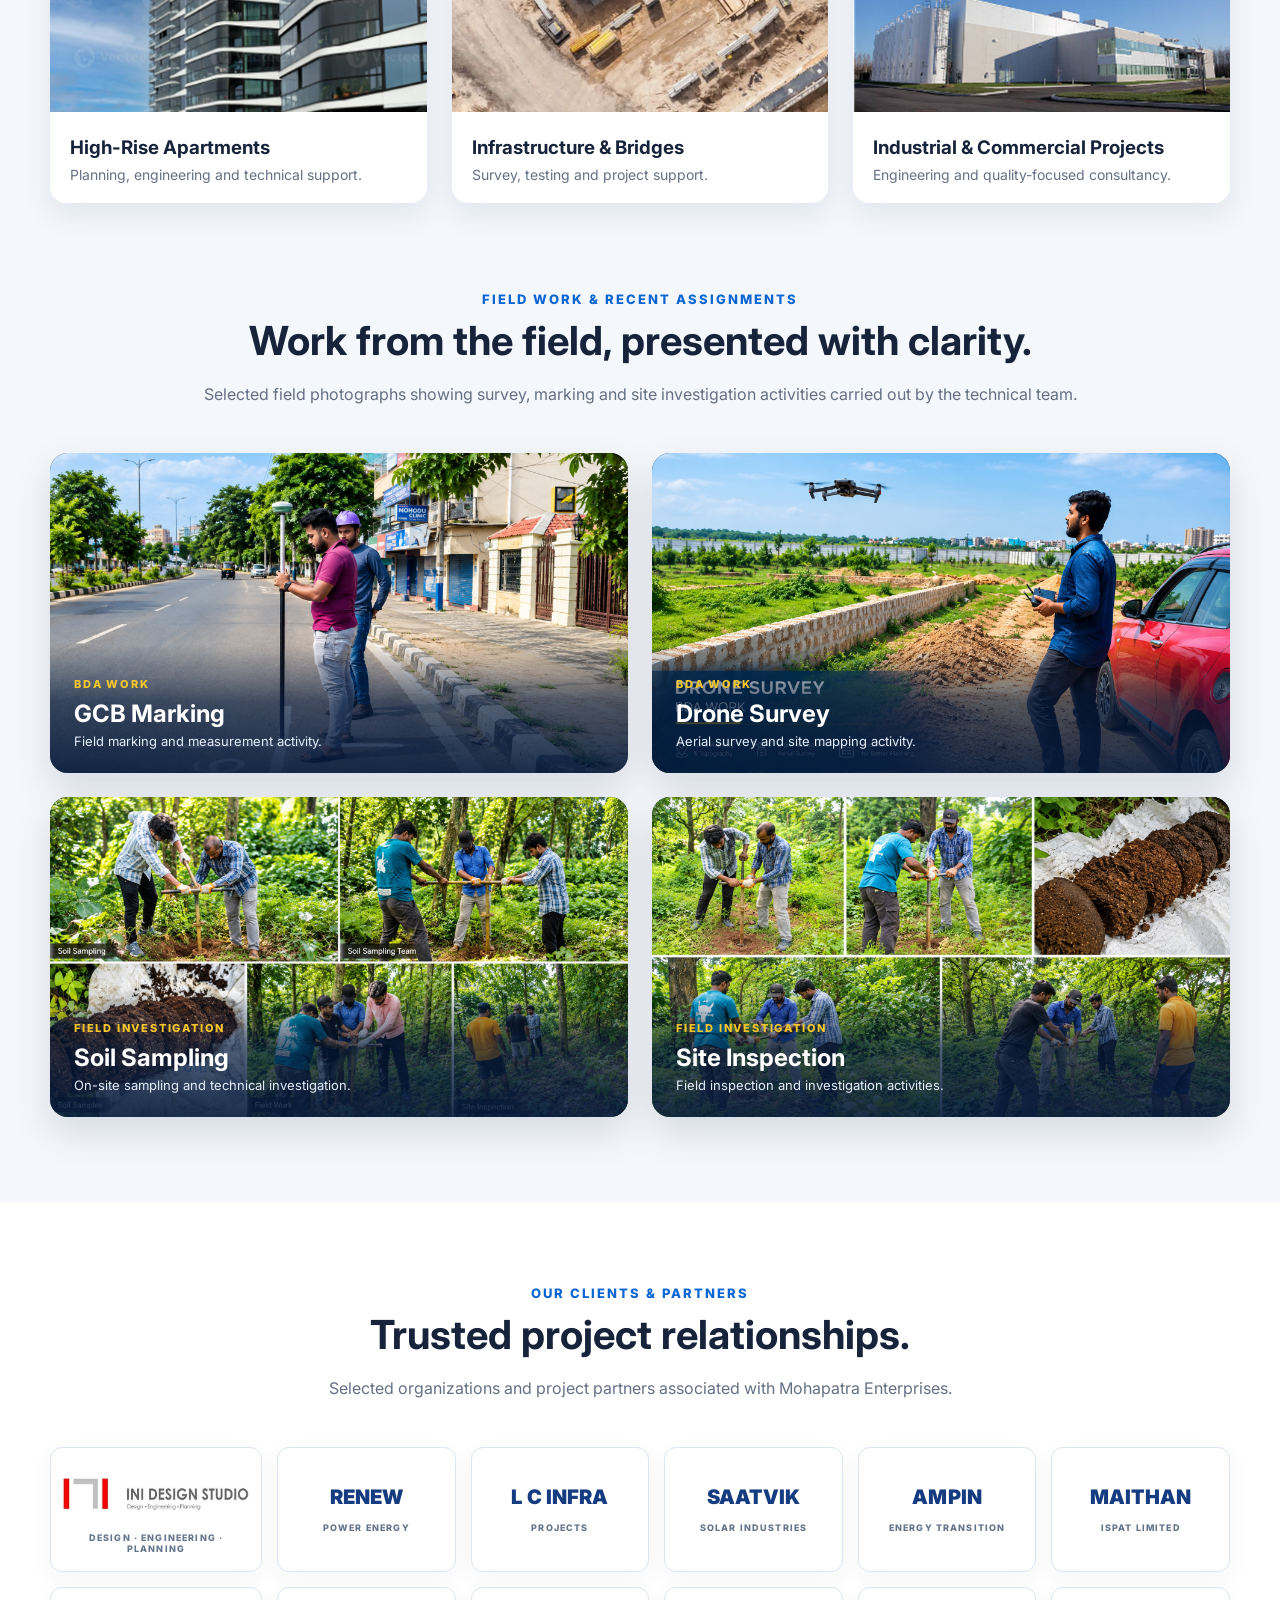
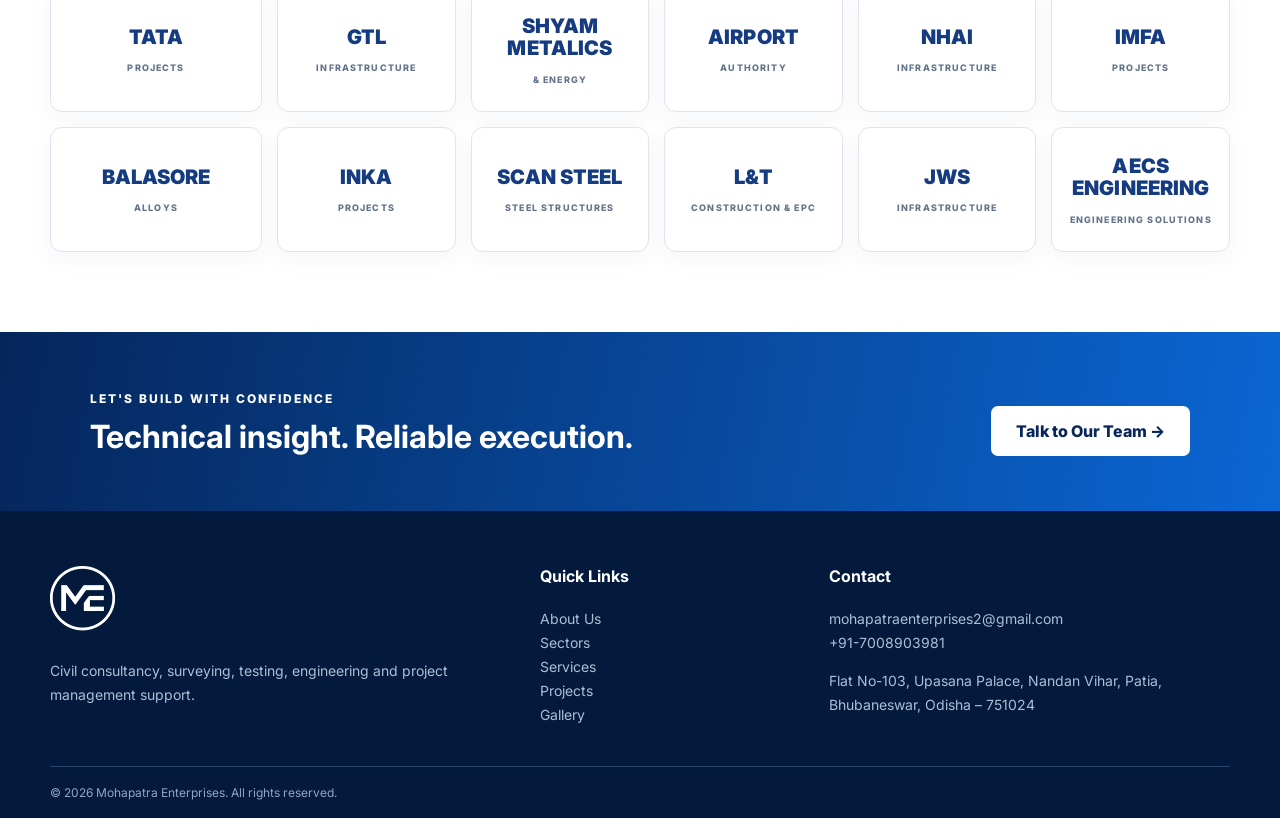
==== commit 60332549: "Add client logos and update website branding" ====
--- a/Index.html
+++ b/Index.html
@@ -25,8 +25,9 @@
 
 <header class="site-header">
   <div class="nav-inner">
-    <a class="brand" href="#home">
+    <a class="brand" href="#home" aria-label="Mohapatra Enterprises">
       <img class="brand-logo" src="assets/mohapatra-logo.png" alt="Mohapatra Enterprises logo">
+      <span class="brand-name"><strong>MOHAPATRA</strong><small>ENTERPRISES</small></span>
     </a>
     <button class="menu-toggle" aria-label="Open menu">☰</button>
     <nav class="main-nav">
@@ -133,22 +134,36 @@
 </section>
 
 <section id="clients" class="clients section">
-  <div class="section-head center"><span>OUR CLIENTS & PARTNERS</span><h2>Trusted project relationships.</h2><p>Client logos can be placed here as supplied by you. Until then, the names below are presented in clean logo-style cards.</p></div>
-  <div class="client-strip">
-    <div class="client-logo">RENEW<br><small>POWER ENERGY</small></div>
-    <div class="client-logo">L C INFRA<br><small>PROJECTS</small></div>
-    <div class="client-logo">SAATVIK<br><small>SOLAR INDUSTRIES</small></div>
-    <div class="client-logo">AMPIN<br><small>ENERGY TRANSITION</small></div>
-    <div class="client-logo">MAITHAN<br><small>ISPAT LIMITED</small></div>
-    <div class="client-logo">TATA<br><small>PROJECTS</small></div>
+  <div class="section-head center">
+    <span>OUR CLIENTS & PARTNERS</span>
+    <h2>Trusted project relationships.</h2>
+    <p>Selected organizations and project partners associated with Mohapatra Enterprises.</p>
   </div>
-  <div class="client-strip second">
-    <div class="client-logo">GTL<br><small>INFRASTRUCTURE</small></div>
-    <div class="client-logo">SHYAM METALICS<br><small>& ENERGY</small></div>
-    <div class="client-logo">AIRPORT<br><small>AUTHORITY</small></div>
-    <div class="client-logo">NHAI</div>
-    <div class="client-logo">IMFA</div>
-    <div class="client-logo">BALASORE<br><small>ALLOYS</small></div>
+
+  <div class="client-grid">
+    <div class="client-card ini-card">
+      <img src="assets/ini-design-studio.jpg" alt="INI Design Studio">
+      <small>DESIGN · ENGINEERING · PLANNING</small>
+    </div>
+    <div class="client-card"><b>RENEW</b><small>POWER ENERGY</small></div>
+    <div class="client-card"><b>L C INFRA</b><small>PROJECTS</small></div>
+    <div class="client-card"><b>SAATVIK</b><small>SOLAR INDUSTRIES</small></div>
+    <div class="client-card"><b>AMPIN</b><small>ENERGY TRANSITION</small></div>
+    <div class="client-card"><b>MAITHAN</b><small>ISPAT LIMITED</small></div>
+
+    <div class="client-card"><b>TATA</b><small>PROJECTS</small></div>
+    <div class="client-card"><b>GTL</b><small>INFRASTRUCTURE</small></div>
+    <div class="client-card"><b>SHYAM METALICS</b><small>&amp; ENERGY</small></div>
+    <div class="client-card"><b>AIRPORT</b><small>AUTHORITY</small></div>
+    <div class="client-card"><b>NHAI</b><small>INFRASTRUCTURE</small></div>
+    <div class="client-card"><b>IMFA</b><small>PROJECTS</small></div>
+
+    <div class="client-card"><b>BALASORE</b><small>ALLOYS</small></div>
+    <div class="client-card"><b>INKA</b><small>PROJECTS</small></div>
+    <div class="client-card"><b>SCAN STEEL</b><small>STEEL STRUCTURES</small></div>
+    <div class="client-card"><b>L&amp;T</b><small>CONSTRUCTION &amp; EPC</small></div>
+    <div class="client-card"><b>JWS</b><small>INFRASTRUCTURE</small></div>
+    <div class="client-card"><b>AECS ENGINEERING</b><small>ENGINEERING SOLUTIONS</small></div>
   </div>
 </section>
 
--- a/style.css
+++ b/style.css
@@ -1,11 +1,22 @@
 :root{--navy:#06265c;--blue:#0b66d4;--gold:#f6c72b;--ink:#17233a;--muted:#657084;--soft:#f4f7fb;--white:#fff;--radius:16px}
-*{box-sizing:border-box}html{scroll-behavior:smooth}body{margin:0;font-family:Inter,system-ui,Arial,sans-serif;color:var(--ink);background:#fff}a{text-decoration:none;color:inherit}.topbar{background:var(--navy);color:#fff;font-size:14px}.top-inner{max-width:1180px;margin:auto;min-height:42px;display:flex;align-items:center;justify-content:space-between;padding:0 20px}.contact-mini{display:flex;gap:28px}.social-mini{display:flex;gap:9px}.social-mini span{width:27px;height:27px;border-radius:50%;display:grid;place-items:center;background:#fff;color:var(--navy);font-weight:800;font-size:12px}.site-header{background:#fff;position:sticky;top:0;z-index:20;box-shadow:0 3px 16px #0b25550f}.nav-inner{max-width:1180px;margin:auto;min-height:86px;display:flex;align-items:center;gap:35px;padding:8px 20px}.brand{display:flex;align-items:center;margin-right:auto}.brand-logo{width:230px!important;height:70px!important;max-width:230px!important;max-height:70px!important;object-fit:contain!important;display:block!important}.main-nav{display:flex;align-items:center;gap:25px;font-weight:700;font-size:14px}.main-nav a{padding:12px 2px;border-bottom:3px solid transparent}.main-nav a:hover,.main-nav a.active{color:var(--blue);border-color:var(--blue)}.menu-toggle{display:none;border:0;background:var(--blue);color:#fff;padding:10px 13px;border-radius:8px;font-size:20px}
+*{box-sizing:border-box}html{scroll-behavior:smooth}body{margin:0;font-family:Inter,system-ui,Arial,sans-serif;color:var(--ink);background:#fff}a{text-decoration:none;color:inherit}.topbar{background:var(--navy);color:#fff;font-size:14px}.top-inner{max-width:1180px;margin:auto;min-height:42px;display:flex;align-items:center;justify-content:space-between;padding:0 20px}.contact-mini{display:flex;gap:28px}.social-mini{display:flex;gap:9px}.social-mini span{width:27px;height:27px;border-radius:50%;display:grid;place-items:center;background:#fff;color:var(--navy);font-weight:800;font-size:12px}.site-header{background:#fff;position:sticky;top:0;z-index:20;box-shadow:0 3px 16px #0b25550f}.nav-inner{max-width:1180px;margin:auto;min-height:86px;display:flex;align-items:center;gap:35px;padding:8px 20px}.brand{display:flex;align-items:center;gap:13px;margin-right:auto;min-width:340px}
+.brand-logo{width:70px!important;height:70px!important;max-width:70px!important;max-height:70px!important;object-fit:contain!important;display:block!important}
+.brand-name{display:flex;flex-direction:column;line-height:1.02;border-left:1px solid #cbd3df;padding-left:13px}
+.brand-name strong{font-size:25px;letter-spacing:.3px;color:#123e83;font-weight:800}
+.brand-name small{font-size:17px;letter-spacing:2px;color:#758196;font-weight:700;margin-top:4px}.main-nav{display:flex;align-items:center;gap:25px;font-weight:700;font-size:14px}.main-nav a{padding:12px 2px;border-bottom:3px solid transparent}.main-nav a:hover,.main-nav a.active{color:var(--blue);border-color:var(--blue)}.menu-toggle{display:none;border:0;background:var(--blue);color:#fff;padding:10px 13px;border-radius:8px;font-size:20px}
 .hero{position:relative;min-height:510px;display:grid;align-items:center;overflow:hidden}.hero-image{position:absolute;inset:0;background:url("assets/professional-hero-bg.png") center/cover no-repeat}.hero-overlay{position:absolute;inset:0;background:linear-gradient(90deg,#041b43e8 0%,#082d62c4 45%,#071d3b55 100%)}.hero-content{position:relative;z-index:2;max-width:1180px;width:100%;margin:auto;padding:70px 20px;color:#fff}.eyebrow{font-size:14px;font-weight:800;letter-spacing:2px;margin-bottom:18px}.hero h1{font-size:58px;line-height:1.05;margin:0 0 22px;font-weight:800}.hero h1 span{color:var(--gold)}.hero p{max-width:650px;font-size:18px;line-height:1.7;color:#edf4ff}.btn{display:inline-flex;gap:14px;align-items:center;margin-top:18px;padding:15px 25px;background:var(--blue);color:#fff;border-radius:7px;font-weight:800;box-shadow:0 10px 24px #005bd955}.btn:hover{transform:translateY(-2px)}
 .section{padding:80px 20px}.section-light{background:var(--soft)}.section-head{max-width:880px;margin:0 auto 45px}.section-head>span{color:var(--blue);font-size:13px;font-weight:800;letter-spacing:2px}.section-head h2{font-size:40px;margin:10px 0 15px;line-height:1.15}.section-head p{color:var(--muted);line-height:1.75}.section-head.center{text-align:center}.stats{max-width:1050px;margin:auto;display:grid;grid-template-columns:repeat(4,1fr);border:1px solid #dce5f2;border-radius:16px;overflow:hidden}.stats div{padding:28px;text-align:center;background:#fff;border-right:1px solid #e2e8f1}.stats div:last-child{border:0}.stats strong{display:block;color:var(--blue);font-size:30px}.stats small{color:var(--muted);font-weight:600}
 .section-dark{padding:85px 20px;background:linear-gradient(135deg,#041d47,#07366e);color:#fff}.section-head.light{color:#fff;text-align:center}.section-head.light p{color:#c9d9ef}.sector-grid{max-width:1180px;margin:auto;display:grid;grid-template-columns:repeat(3,1fr);gap:25px}.sector-card{background:#fff;color:var(--ink);border-radius:18px;overflow:hidden;box-shadow:0 16px 38px #00163438}.sector-card img{width:100%;height:190px;display:block;object-fit:cover}.sector-card h3{margin:20px 20px 8px;font-size:19px}.sector-card p{margin:0 20px 22px;color:var(--muted);font-size:14px;line-height:1.6}
 .service-grid{max-width:1180px;margin:auto;display:grid;grid-template-columns:repeat(3,1fr);gap:22px}.service{padding:28px;border:1px solid #dce5f1;border-radius:15px;background:#fff;box-shadow:0 10px 30px #12315b0c}.icon{width:45px;height:45px;display:grid;place-items:center;border-radius:10px;background:#e8f1ff;color:var(--blue);font-weight:800}.service h3{margin:18px 0 9px}.service p{color:var(--muted);line-height:1.65;font-size:14px}
 .project-grid{max-width:1180px;margin:auto;display:grid;grid-template-columns:repeat(3,1fr);gap:25px}.project{background:#fff;border-radius:16px;overflow:hidden;box-shadow:0 12px 30px #12315b15}.project img{width:100%;height:210px;object-fit:cover}.project div{padding:20px}.project h3{margin:0 0 7px}.project p{margin:0;color:var(--muted);font-size:14px}
-.gallery{padding:85px 20px;background:var(--soft)}.gallery-grid{max-width:1180px;margin:auto;display:grid;grid-template-columns:repeat(2,1fr);gap:24px}.gallery-card{position:relative;min-height:280px;border-radius:18px;overflow:hidden;background:#0b2550;box-shadow:0 16px 38px #00163420}.gallery-card img{width:100%;height:320px;display:block;object-fit:cover;transition:transform .45s ease}.gallery-card:hover img{transform:scale(1.04)}.gallery-caption{position:absolute;left:0;right:0;bottom:0;padding:28px 24px 22px;color:#fff;background:linear-gradient(0deg,#041a3ce8 0%,#041a3caa 55%,transparent 100%)}.gallery-caption span{font-size:11px;letter-spacing:1.8px;font-weight:800;color:#f6c72b}.gallery-caption h3{margin:7px 0 4px;font-size:24px}.gallery-caption p{margin:0;color:#e4edf9;font-size:13px;line-height:1.5}.clients{background:#fff}.client-strip{max-width:1180px;margin:0 auto 18px;display:grid;grid-template-columns:repeat(6,1fr);gap:15px}.client-logo{min-height:105px;background:#fff;border:1px solid #e1e7f0;border-radius:10px;display:grid;place-items:center;text-align:center;padding:12px;font-weight:900;color:#153b80;box-shadow:0 7px 24px #102b550b;font-size:18px}.client-logo small{font-size:9px;letter-spacing:1px;color:#67768e}.cta{background:linear-gradient(100deg,#05265b,#0b66d4);color:#fff;padding:55px 20px;display:flex;justify-content:space-between;align-items:center;gap:25px}.cta>div{max-width:900px;margin-left:max(20px,calc((100vw - 1140px)/2))}.cta span{font-size:12px;letter-spacing:2px;font-weight:800}.cta h2{margin:10px 0 0;font-size:32px}.light-btn{background:#fff;color:var(--navy);margin-right:max(20px,calc((100vw - 1140px)/2));box-shadow:none}
+.gallery{padding:85px 20px;background:var(--soft)}.gallery-grid{max-width:1180px;margin:auto;display:grid;grid-template-columns:repeat(2,1fr);gap:24px}.gallery-card{position:relative;min-height:280px;border-radius:18px;overflow:hidden;background:#0b2550;box-shadow:0 16px 38px #00163420}.gallery-card img{width:100%;height:320px;display:block;object-fit:cover;transition:transform .45s ease}.gallery-card:hover img{transform:scale(1.04)}.gallery-caption{position:absolute;left:0;right:0;bottom:0;padding:28px 24px 22px;color:#fff;background:linear-gradient(0deg,#041a3ce8 0%,#041a3caa 55%,transparent 100%)}.gallery-caption span{font-size:11px;letter-spacing:1.8px;font-weight:800;color:#f6c72b}.gallery-caption h3{margin:7px 0 4px;font-size:24px}.gallery-caption p{margin:0;color:#e4edf9;font-size:13px;line-height:1.5}.clients{background:#fff}
+.client-grid{max-width:1180px;margin:0 auto;display:grid;grid-template-columns:repeat(6,1fr);gap:15px}
+.client-card{min-height:125px;background:#fff;border:1px solid #dce5f1;border-radius:12px;display:flex;flex-direction:column;align-items:center;justify-content:center;text-align:center;padding:14px 10px;color:#153b80;box-shadow:0 7px 24px #102b550b}
+.client-card b{font-size:20px;line-height:1.12;font-weight:900;letter-spacing:.1px}
+.client-card small{font-size:9px;letter-spacing:1.15px;color:#64748b;font-weight:800;margin-top:14px}
+.client-card.ini-card img{width:190px;height:58px;object-fit:contain}
+.client-card.ini-card small{margin-top:9px}
+.cta{background:linear-gradient(100deg,#05265b,#0b66d4);color:#fff;padding:55px 20px;display:flex;justify-content:space-between;align-items:center;gap:25px}.cta>div{max-width:900px;margin-left:max(20px,calc((100vw - 1140px)/2))}.cta span{font-size:12px;letter-spacing:2px;font-weight:800}.cta h2{margin:10px 0 0;font-size:32px}.light-btn{background:#fff;color:var(--navy);margin-right:max(20px,calc((100vw - 1140px)/2));box-shadow:none}
 .footer{background:#031a3d;color:#d9e5f7;padding:55px 20px 0}.footer-grid{max-width:1180px;margin:auto;display:grid;grid-template-columns:1.3fr .7fr 1.2fr;gap:55px}.footer-logo{width:210px;height:65px;object-fit:contain;object-position:left center;filter:brightness(0) invert(1);margin-bottom:10px}.footer p,.footer a{display:block;color:#aebed5;font-size:14px;line-height:1.7}.footer h4{color:#fff;margin-top:0}.copyright{max-width:1180px;margin:35px auto 0;border-top:1px solid #29446b;padding:18px 0;color:#91a6c5;font-size:12px}
-@media(max-width:900px){.main-nav{display:none;position:absolute;left:0;right:0;top:86px;background:#fff;flex-direction:column;align-items:flex-start;padding:15px 25px;box-shadow:0 15px 30px #0002}.main-nav.open{display:flex}.menu-toggle{display:block}.nav-inner{min-height:75px}.brand-logo{width:200px!important;height:58px!important}.hero h1{font-size:43px}.sector-grid,.service-grid,.project-grid,.gallery-grid{grid-template-columns:1fr 1fr}.client-strip{grid-template-columns:repeat(3,1fr)}.stats{grid-template-columns:1fr 1fr}.footer-grid{grid-template-columns:1fr 1fr}.cta{flex-direction:column;align-items:flex-start}.light-btn{margin-left:20px}}
-@media(max-width:560px){.contact-mini{gap:8px;font-size:11px}.social-mini{display:none}.nav-inner{padding:6px 14px}.brand-logo{width:175px!important;height:54px!important}.hero{min-height:570px}.hero-content{padding:55px 20px}.hero h1{font-size:37px}.hero p{font-size:15px}.section{padding:60px 16px}.section-head h2{font-size:31px}.sector-grid,.service-grid,.project-grid,.gallery-grid,.client-strip{grid-template-columns:1fr}.stats{grid-template-columns:1fr 1fr}.footer-grid{grid-template-columns:1fr}}
+@media(max-width:900px){.main-nav{display:none;position:absolute;left:0;right:0;top:86px;background:#fff;flex-direction:column;align-items:flex-start;padding:15px 25px;box-shadow:0 15px 30px #0002}.main-nav.open{display:flex}.menu-toggle{display:block}.nav-inner{min-height:75px}.brand-logo{width:62px!important;height:62px!important}.brand-name strong{font-size:21px}.brand-name small{font-size:14px}.hero h1{font-size:43px}.sector-grid,.service-grid,.project-grid,.gallery-grid{grid-template-columns:1fr 1fr}.client-grid{grid-template-columns:repeat(3,1fr)}.stats{grid-template-columns:1fr 1fr}.footer-grid{grid-template-columns:1fr 1fr}.cta{flex-direction:column;align-items:flex-start}.light-btn{margin-left:20px}}
+@media(max-width:560px){.contact-mini{gap:8px;font-size:11px}.social-mini{display:none}.nav-inner{padding:6px 14px}.brand{min-width:0;gap:9px}.brand-logo{width:52px!important;height:52px!important}.brand-name strong{font-size:17px}.brand-name small{font-size:11px;letter-spacing:1.2px}.client-grid{grid-template-columns:1fr}.hero{min-height:570px}.hero-content{padding:55px 20px}.hero h1{font-size:37px}.hero p{font-size:15px}.section{padding:60px 16px}.section-head h2{font-size:31px}.sector-grid,.service-grid,.project-grid,.gallery-grid,.client-strip{grid-template-columns:1fr}.stats{grid-template-columns:1fr 1fr}.footer-grid{grid-template-columns:1fr}}
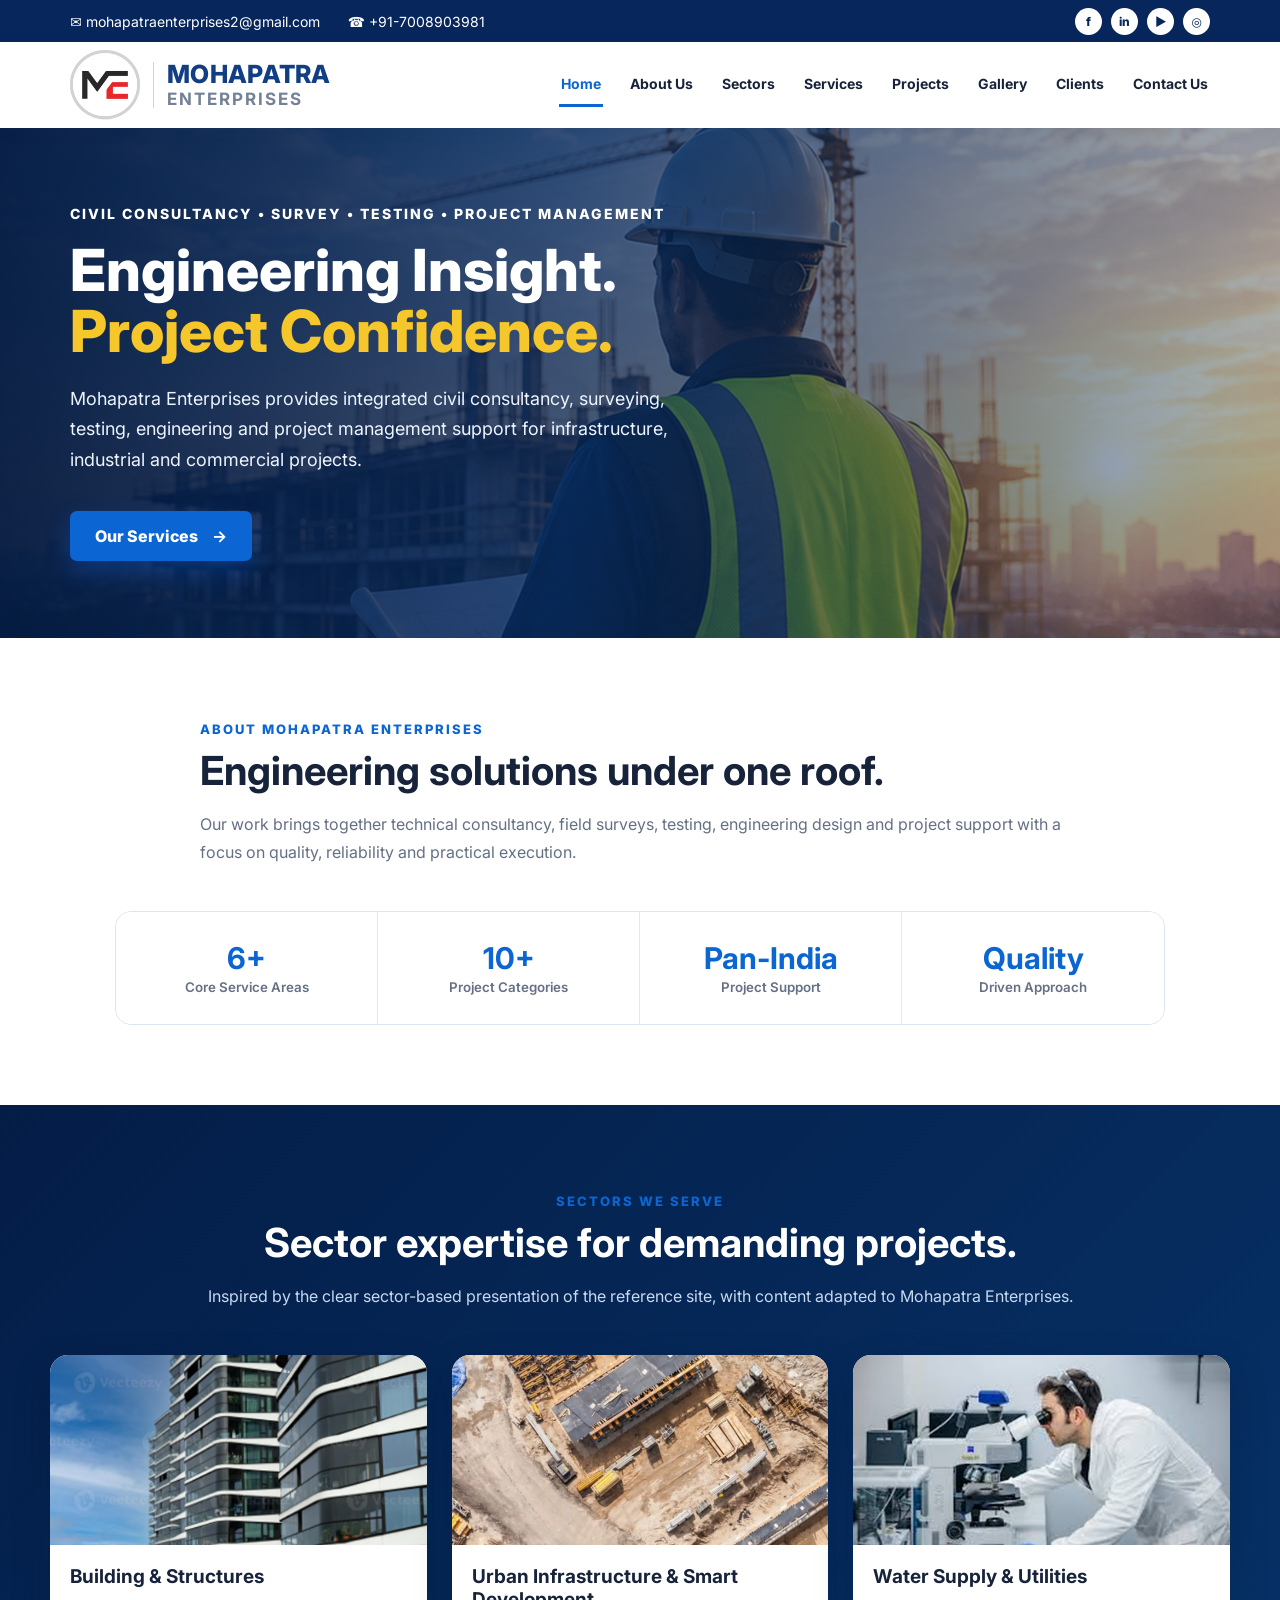
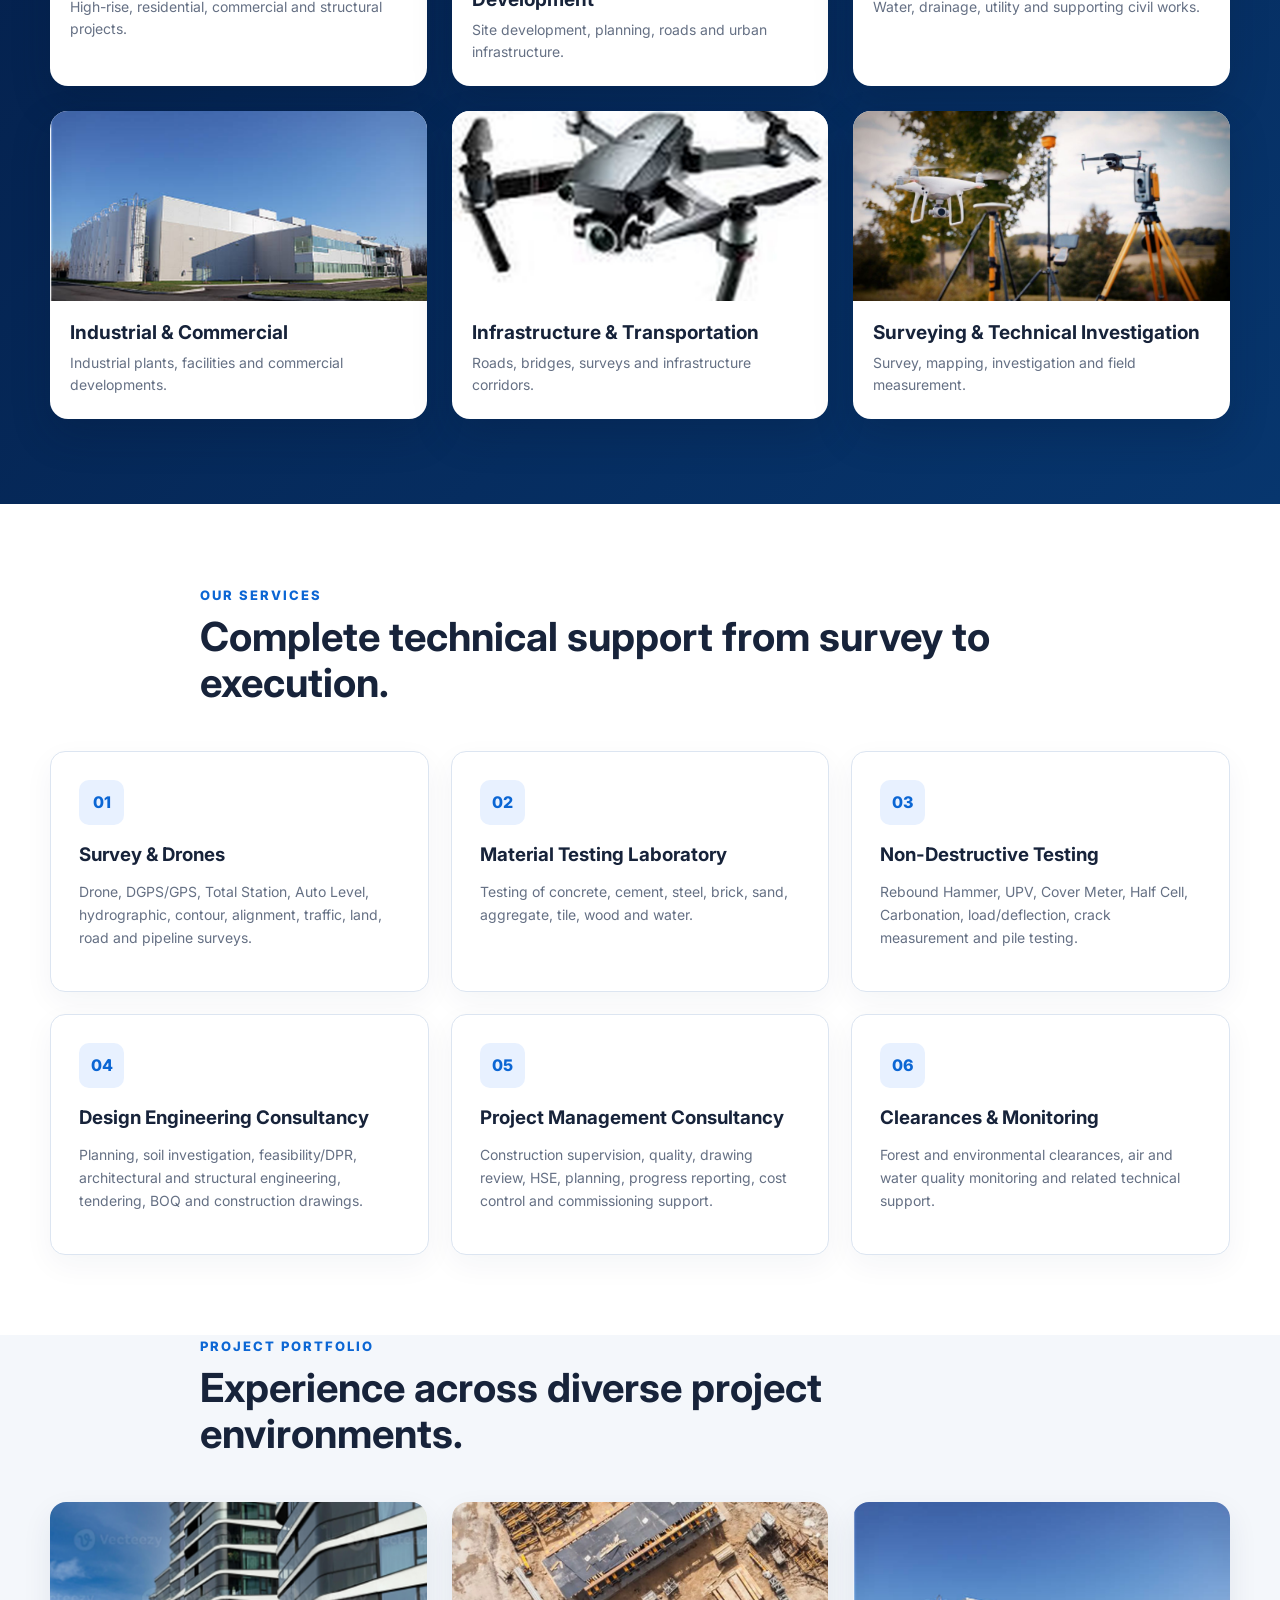
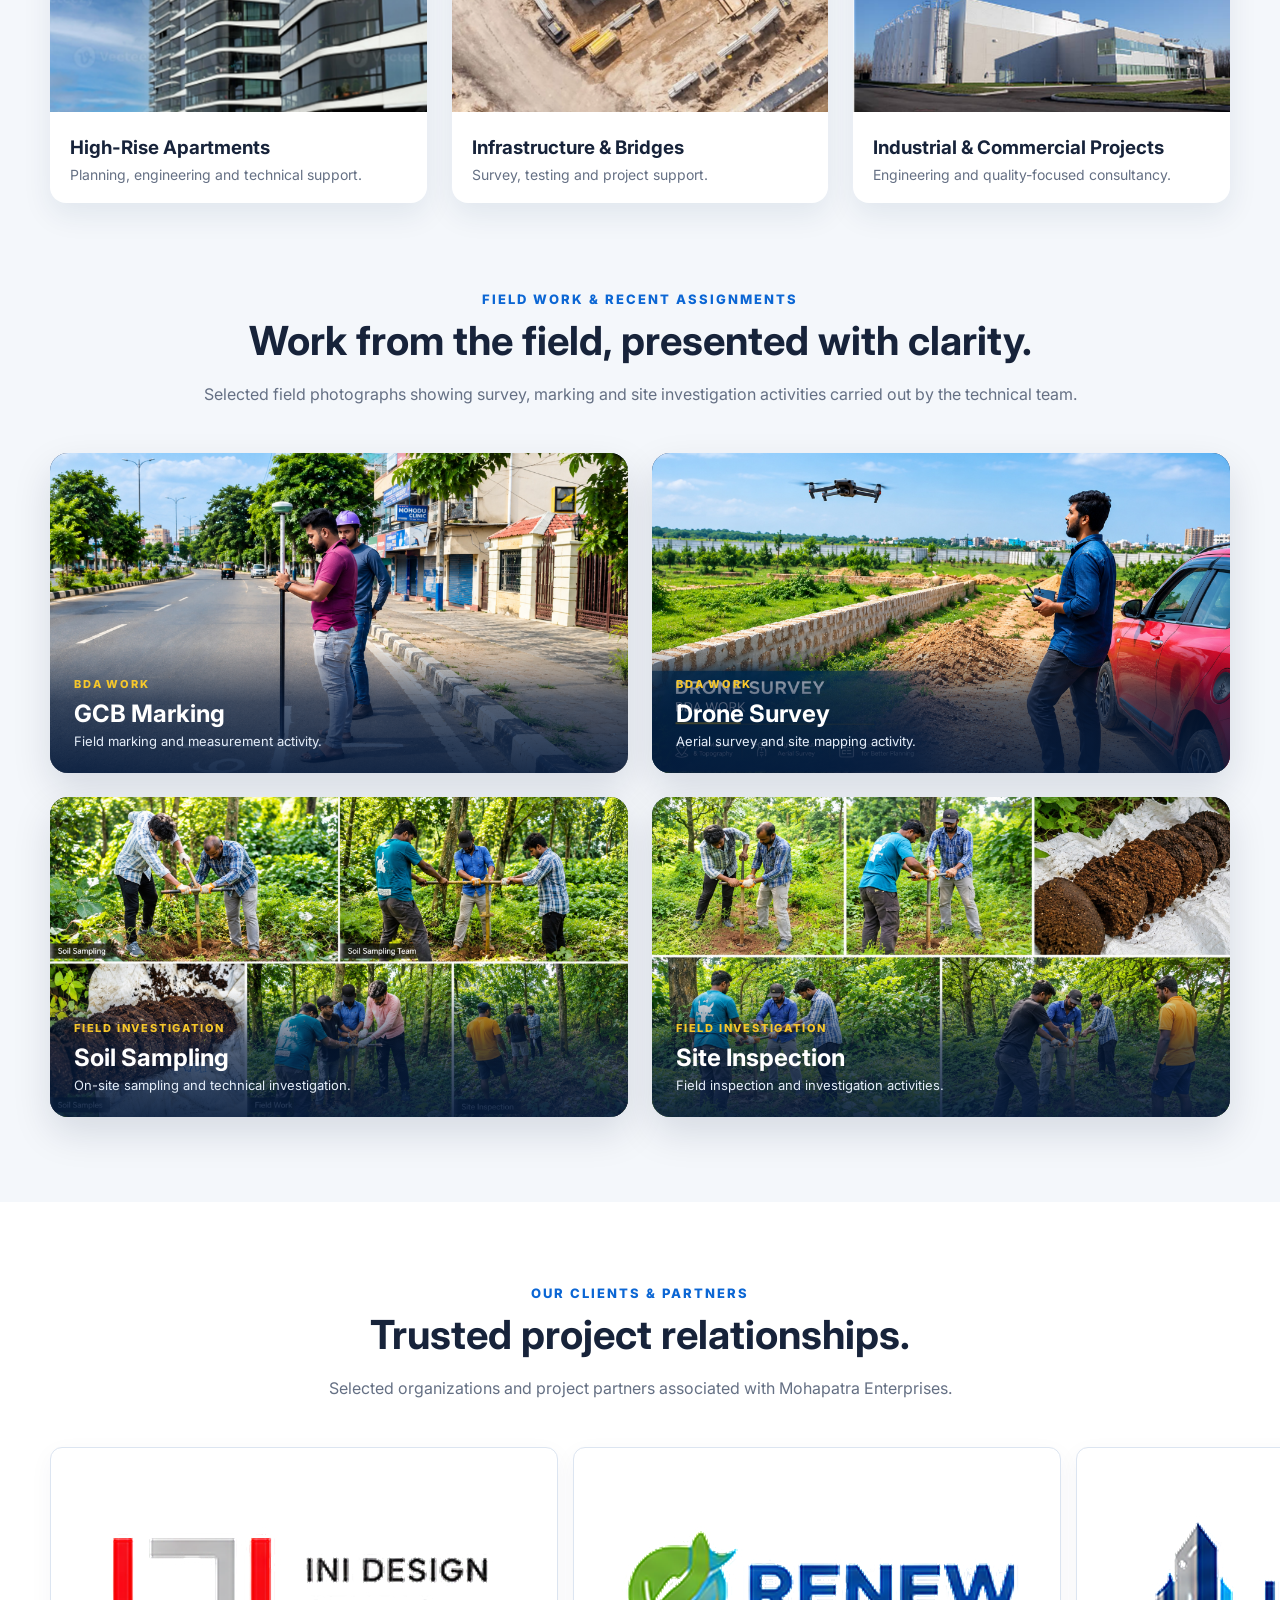
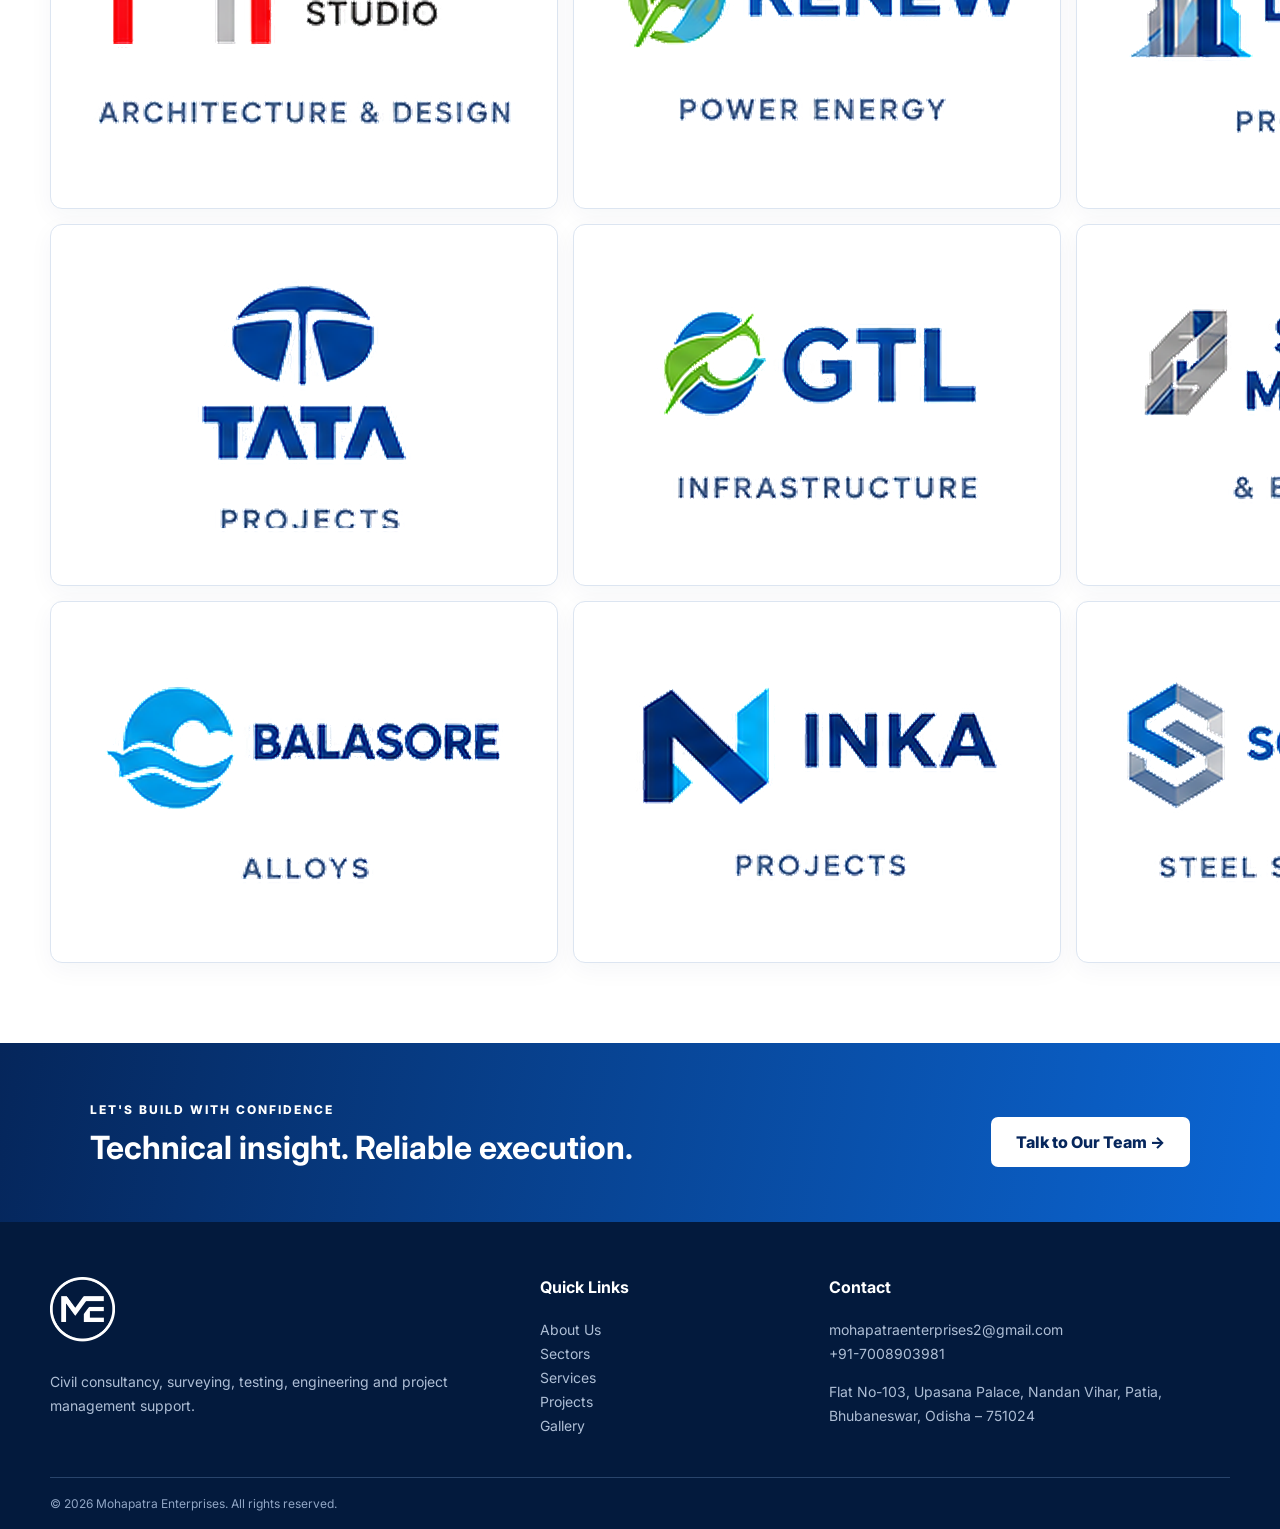
==== commit 6c555595: "Update website branding and client logos" ====
--- a/Index.html
+++ b/Index.html
@@ -141,29 +141,26 @@
   </div>
 
   <div class="client-grid">
-    <div class="client-card ini-card">
-      <img src="assets/ini-design-studio.jpg" alt="INI Design Studio">
-      <small>DESIGN · ENGINEERING · PLANNING</small>
-    </div>
-    <div class="client-card"><b>RENEW</b><small>POWER ENERGY</small></div>
-    <div class="client-card"><b>L C INFRA</b><small>PROJECTS</small></div>
-    <div class="client-card"><b>SAATVIK</b><small>SOLAR INDUSTRIES</small></div>
-    <div class="client-card"><b>AMPIN</b><small>ENERGY TRANSITION</small></div>
-    <div class="client-card"><b>MAITHAN</b><small>ISPAT LIMITED</small></div>
+    <div class="client-card"><img src="assets/client-logos/01_INI_Design_Studio.png" alt="INI Design Studio"></div>
+    <div class="client-card"><img src="assets/client-logos/02_ReNew.png" alt="ReNew"></div>
+    <div class="client-card"><img src="assets/client-logos/03_LC_Infra.png" alt="L C Infra"></div>
+    <div class="client-card"><img src="assets/client-logos/04_Saatvik.png" alt="Saatvik"></div>
+    <div class="client-card"><img src="assets/client-logos/05_AMPIN.png" alt="AMPIN"></div>
+    <div class="client-card"><img src="assets/client-logos/06_Maithan.png" alt="Maithan Ispat Limited"></div>
 
-    <div class="client-card"><b>TATA</b><small>PROJECTS</small></div>
-    <div class="client-card"><b>GTL</b><small>INFRASTRUCTURE</small></div>
-    <div class="client-card"><b>SHYAM METALICS</b><small>&amp; ENERGY</small></div>
-    <div class="client-card"><b>AIRPORT</b><small>AUTHORITY</small></div>
-    <div class="client-card"><b>NHAI</b><small>INFRASTRUCTURE</small></div>
-    <div class="client-card"><b>IMFA</b><small>PROJECTS</small></div>
+    <div class="client-card"><img src="assets/client-logos/07_Tata_Projects.png" alt="Tata Projects"></div>
+    <div class="client-card"><img src="assets/client-logos/08_GTL.png" alt="GTL"></div>
+    <div class="client-card"><img src="assets/client-logos/09_Shyam_Metalics.png" alt="Shyam Metalics & Energy"></div>
+    <div class="client-card"><img src="assets/client-logos/10_Airport_Authority.png" alt="Airport Authority"></div>
+    <div class="client-card"><img src="assets/client-logos/11_NHAI.png" alt="NHAI"></div>
+    <div class="client-card"><img src="assets/client-logos/12_IMFA.png" alt="IMFA"></div>
 
-    <div class="client-card"><b>BALASORE</b><small>ALLOYS</small></div>
-    <div class="client-card"><b>INKA</b><small>PROJECTS</small></div>
-    <div class="client-card"><b>SCAN STEEL</b><small>STEEL STRUCTURES</small></div>
-    <div class="client-card"><b>L&amp;T</b><small>CONSTRUCTION &amp; EPC</small></div>
-    <div class="client-card"><b>JWS</b><small>INFRASTRUCTURE</small></div>
-    <div class="client-card"><b>AECS ENGINEERING</b><small>ENGINEERING SOLUTIONS</small></div>
+    <div class="client-card"><img src="assets/client-logos/13_Balasore_Alloys.png" alt="Balasore Alloys"></div>
+    <div class="client-card"><img src="assets/client-logos/14_INKA.png" alt="INKA"></div>
+    <div class="client-card"><img src="assets/client-logos/15_Scan_Steel.png" alt="Scan Steel"></div>
+    <div class="client-card"><img src="assets/client-logos/16_L&T.png" alt="L&T"></div>
+    <div class="client-card"><img src="assets/client-logos/17_JWS.png" alt="JWS"></div>
+    <div class="client-card"><img src="assets/client-logos/18_AECS_Engineering.png" alt="AECS Engineering"></div>
   </div>
 </section>
 
